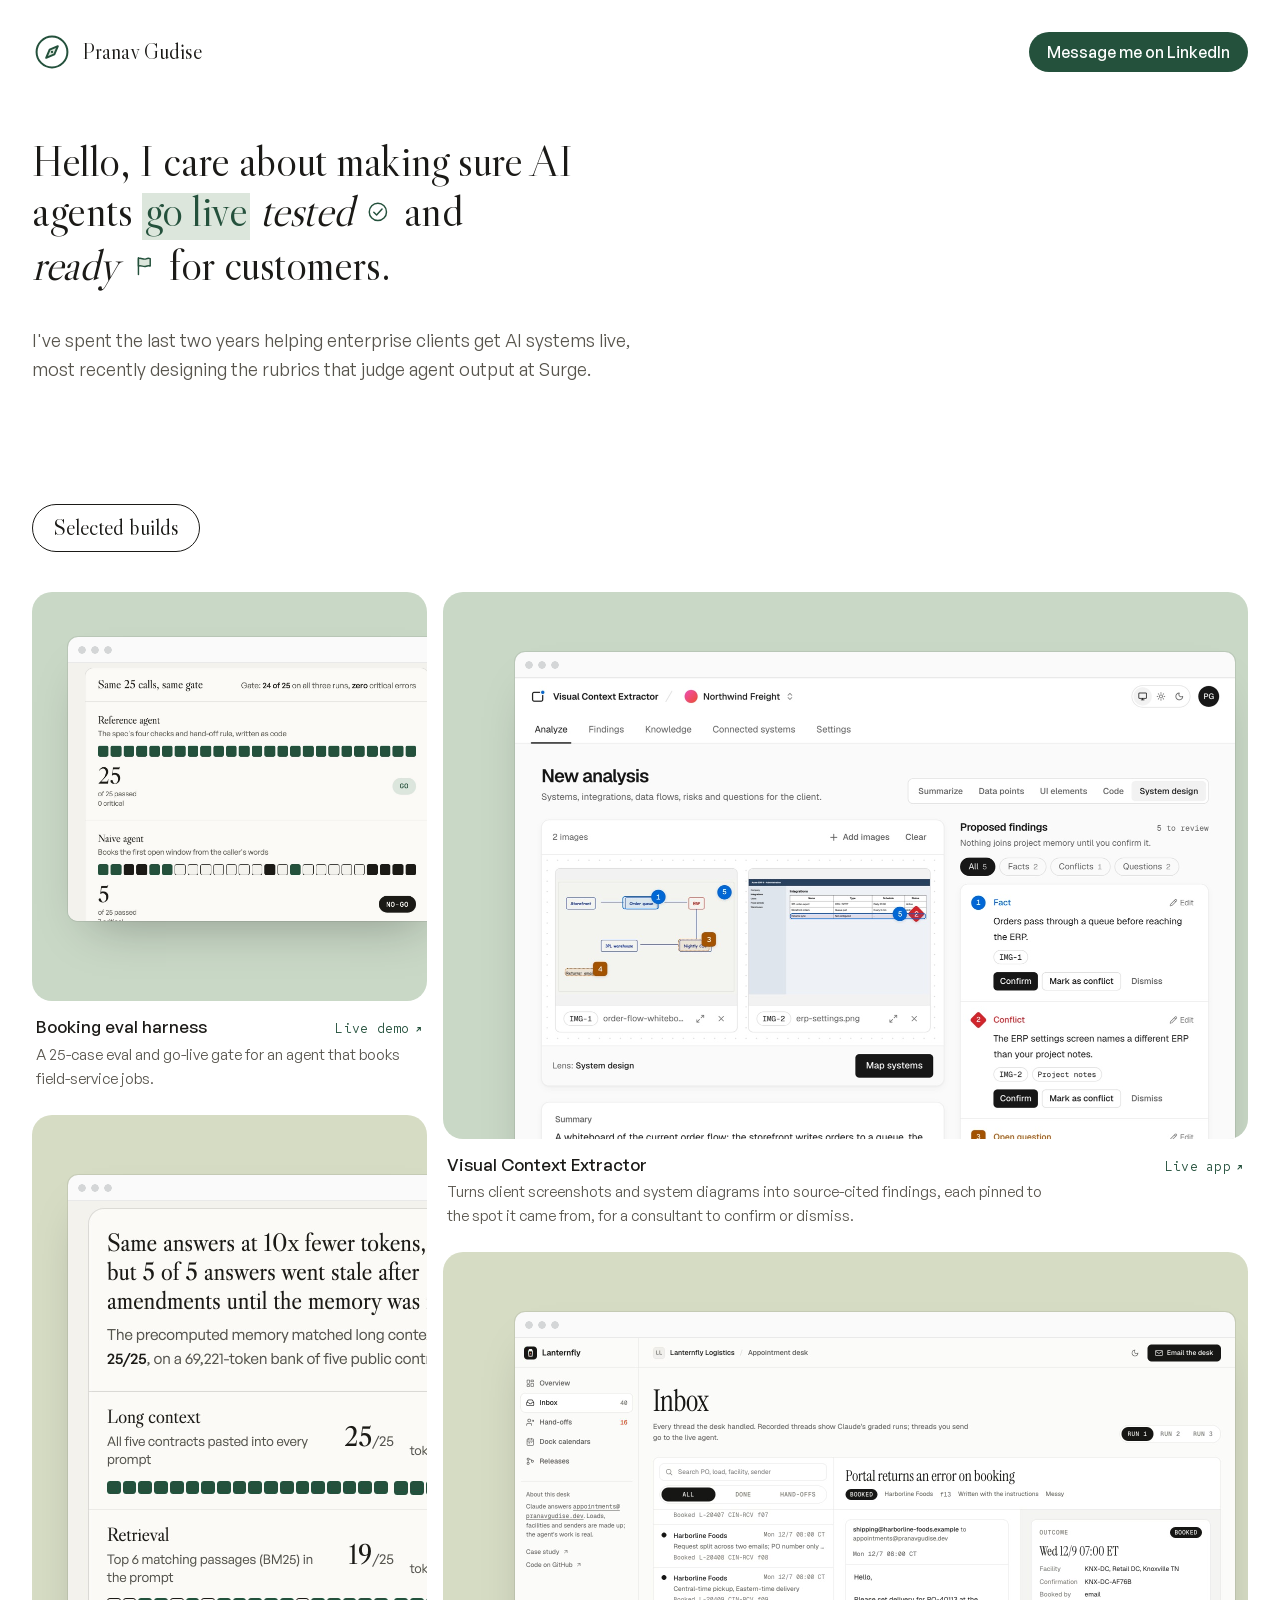
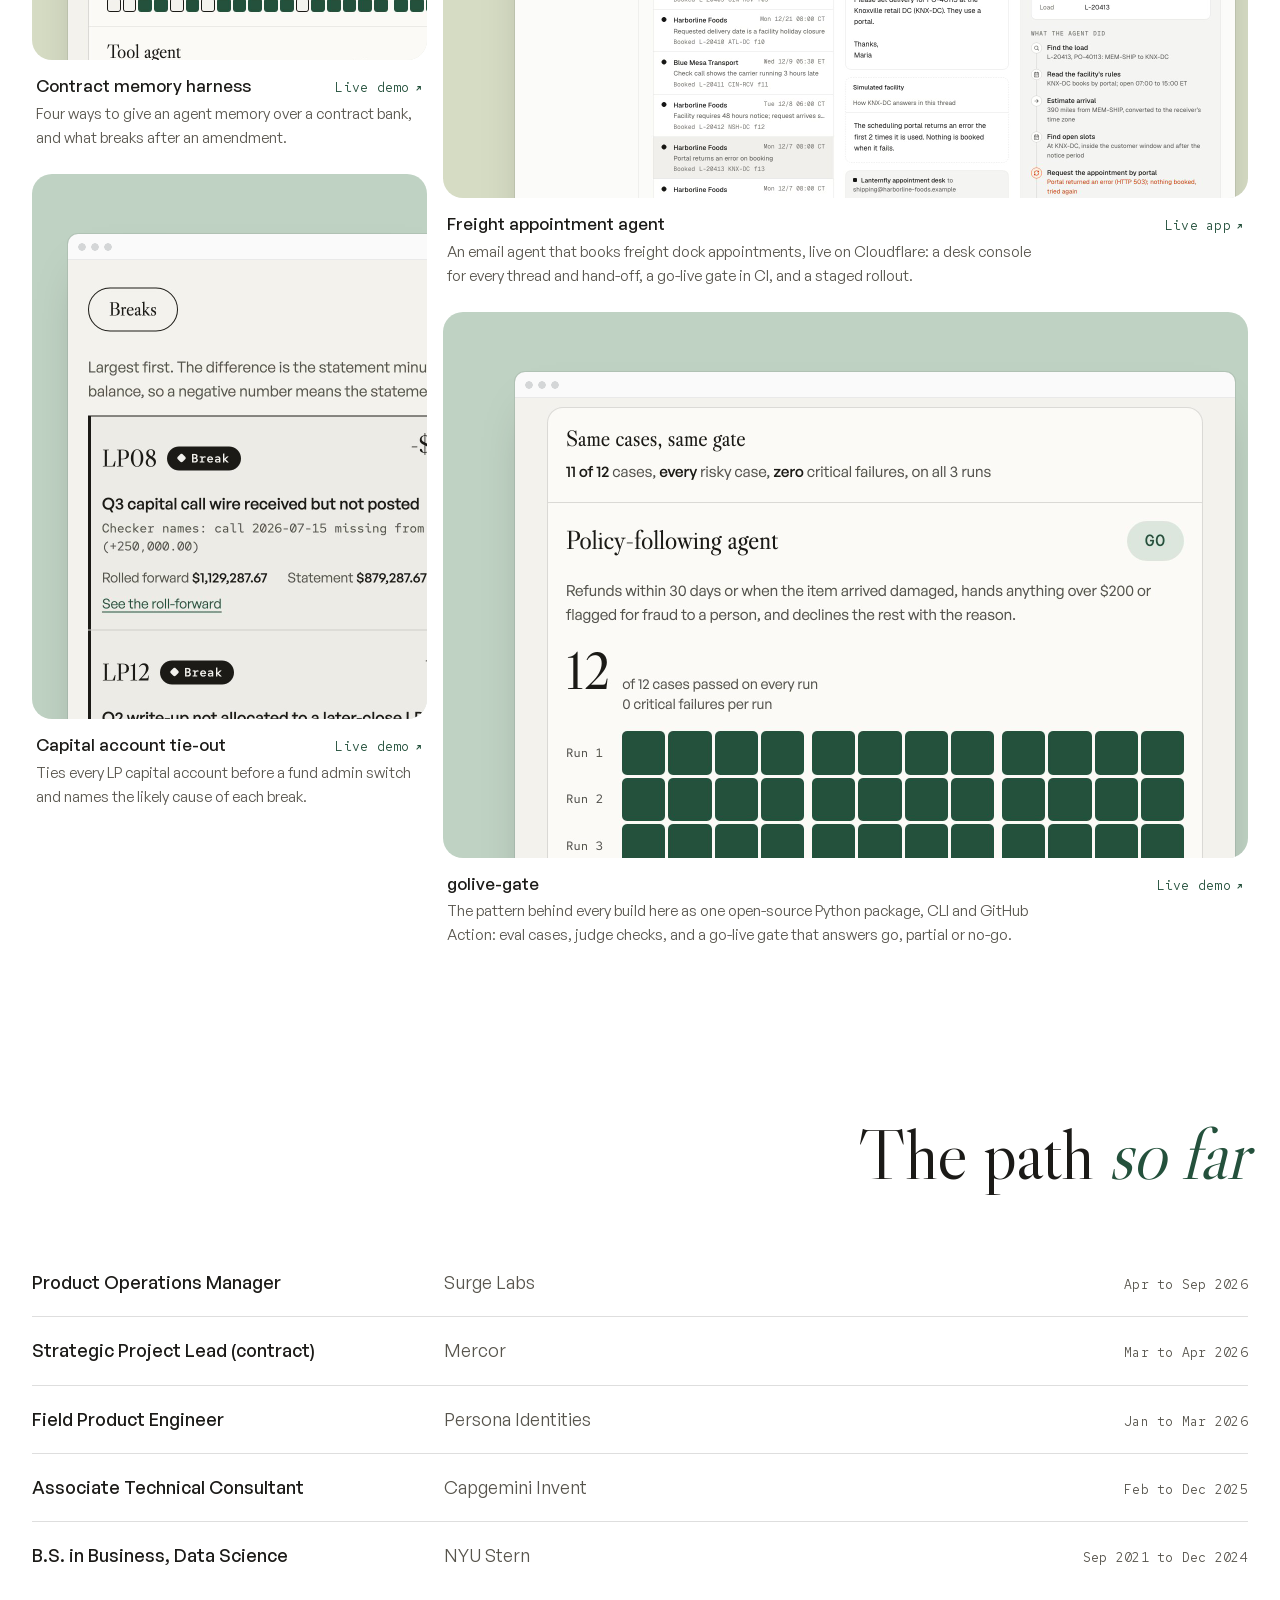
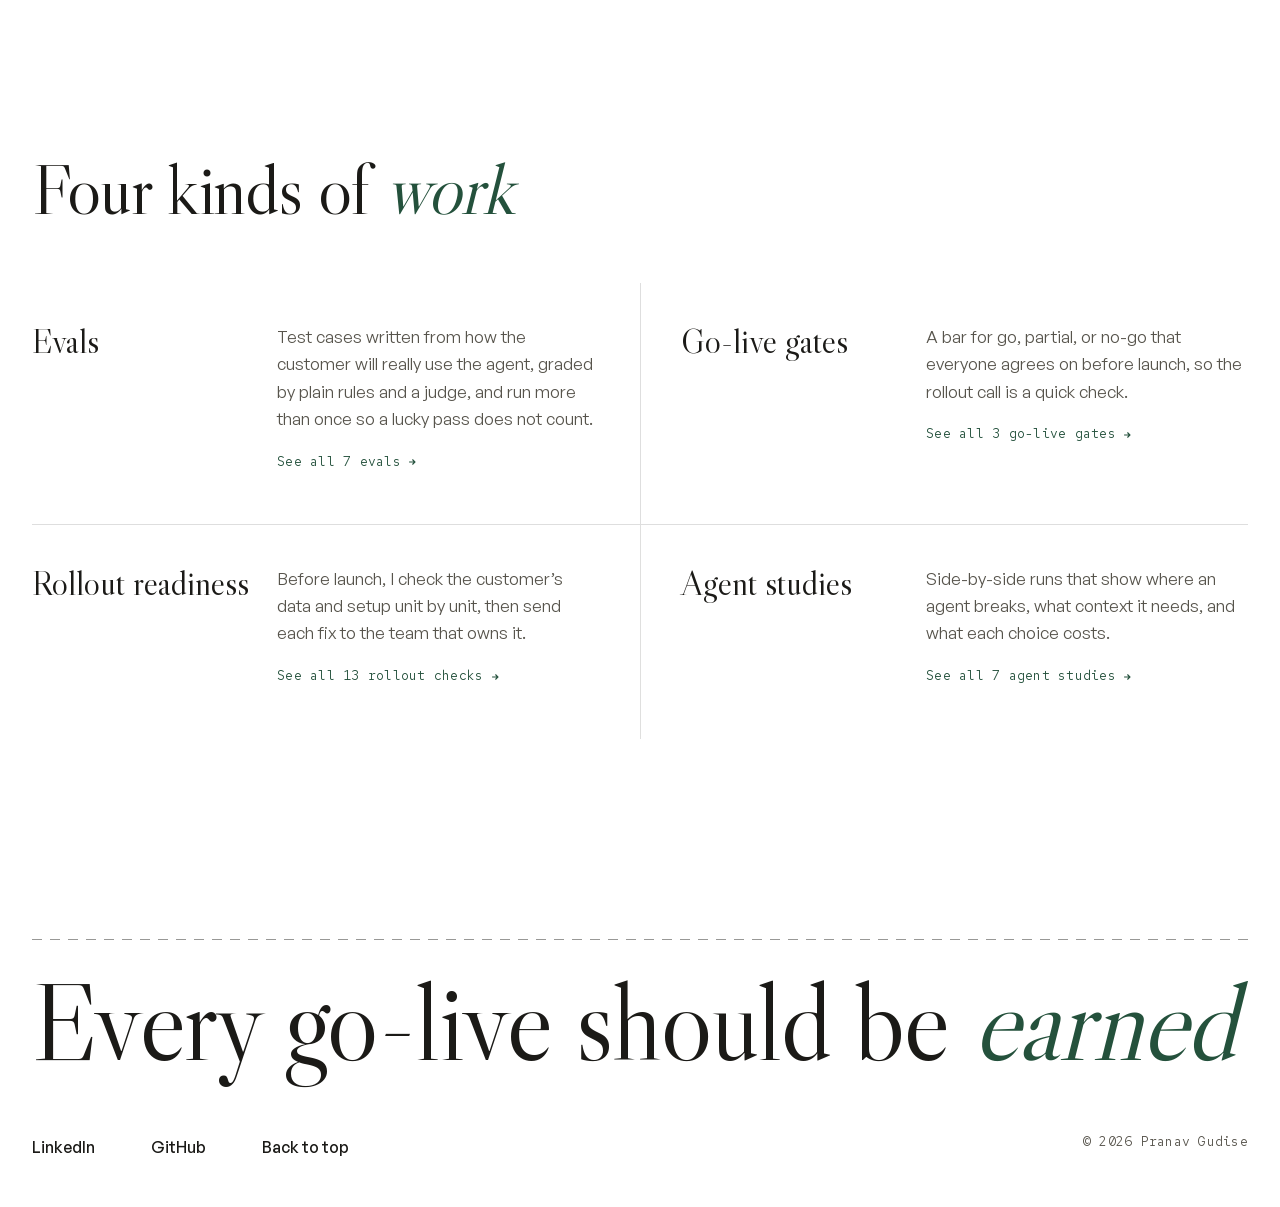
==== index.html @ fa3f965b "Make the freight appointment agent a large tile with a console thumbnail; Capital account tie-out re" ====
<!doctype html>
<html lang="en">
<head>
<meta charset="utf-8">
<meta name="viewport" content="width=device-width, initial-scale=1, viewport-fit=cover">
<title>Pranav Gudise: evals and go-live checks for AI agents</title>
<meta name="description" content="Small working builds for taking AI agents live with customers, most with a demo page that needs no install.">
<meta property="og:type" content="website">
<meta property="og:title" content="Pranav Gudise: evals and go-live checks for AI agents">
<meta property="og:description" content="Small working builds for taking AI agents live with customers.">
<meta property="og:image" content="https://pranavgudise.dev/share.jpg">
<meta property="og:url" content="https://pranavgudise.dev/">
<link rel="canonical" href="https://pranavgudise.dev/">
<meta name="twitter:card" content="summary_large_image">
<link rel="icon" href="favicon.svg" type="image/svg+xml">
<meta name="theme-color" content="#ffffff">
<!-- fonts -->
<link rel="preload" href="fonts/libre-caslon-display-400-latin.woff2" as="font" type="font/woff2" crossorigin>
<link rel="stylesheet" href="fonts/fonts.css">
<style>
/* General Sans, ITF Free Font License (fontshare.com): official files, unmodified, self-hosted */
@font-face { font-family: "General Sans"; src: url("fonts/general-sans-400.woff2") format("woff2"); font-weight: 400; font-style: normal; font-display: swap; }
@font-face { font-family: "General Sans"; src: url("fonts/general-sans-500.woff2") format("woff2"); font-weight: 500; font-style: normal; font-display: swap; }
@font-face { font-family: "General Sans"; src: url("fonts/general-sans-600.woff2") format("woff2"); font-weight: 600; font-style: normal; font-display: swap; }
</style>
<style id="site">
/* Layout borrows bradleyziffer.com (2026-11-23); colours and type are Pranav's own: white page, evergreen accent, Libre Caslon Display, General Sans, Red Hat Mono. */
:root {
  --paper: #ffffff;
  --ink: #1b1a17;
  --ink-2: #57544c;
  --rule: rgb(27 26 23 / .14);
  --accent: #24513c;
  --accent-deep: #1b3f2e;
  --accent-wash: #dce6dc;
  --tint-1: #c9d8c6;
  --tint-2: #d6dcc4;
  --tint-3: #bfd2c3;
  --serif: "Libre Caslon Display", Georgia, serif;
  --sans: "General Sans", "Helvetica Neue", Arial, sans-serif;
  --mono: "Red Hat Mono", ui-monospace, Menlo, monospace;
  --wrap: min(1248px, calc(100% - 64px));
  --ease: cubic-bezier(.16, 1, .3, 1);
}
*, *::before, *::after { box-sizing: border-box; }
html { -webkit-text-size-adjust: 100%; scroll-behavior: smooth; }
@media (prefers-reduced-motion: reduce) { html { scroll-behavior: auto; } }
body { margin: 0; background: var(--paper); color: var(--ink); font: 400 17px/1.6 var(--sans); text-rendering: optimizeLegibility; }
::selection { background: var(--accent-wash); color: var(--ink); }
a { color: inherit; }
:focus-visible { outline: 2px solid var(--accent); outline-offset: 3px; border-radius: 6px; }
img { display: block; max-width: 100%; height: auto; }
h1, h2, h3 { font-family: var(--serif); font-weight: 400; margin: 0; }
p { margin: 0; }
.wrap { width: var(--wrap); margin-inline: auto; }
.mono { font-family: var(--mono); font-size: 13px; letter-spacing: .02em; }
.nb { white-space: nowrap; }
.skip { position: absolute; left: 12px; top: -64px; z-index: 30; background: var(--ink); color: #fff; padding: 10px 14px; border-radius: 8px; text-decoration: none; }
.skip:focus { top: 12px; }

/* header: a mark and one black pill */
.top .wrap { display: flex; align-items: center; justify-content: space-between; padding: 32px 0 0; }
.brand { display: inline-flex; align-items: center; gap: 10px; text-decoration: none; }
.brand__name { font: 400 22px/1 var(--serif); }
.mark { width: 40px; height: 40px; overflow: visible; }
.mark circle, .mark path { fill: none; stroke: var(--accent); stroke-width: 1.2; stroke-linecap: round; stroke-linejoin: round; }
.mark .mark__fill { fill: var(--accent-wash); }
.mark .mark__pin { fill: var(--accent); stroke-width: 0; }
.mark__needle { transform-origin: 12px 12px; transition: transform .9s cubic-bezier(.34, 1.56, .64, 1); }
.brand:hover .mark__needle, .brand:focus-visible .mark__needle { transform: rotate(-45deg); }
@media (prefers-reduced-motion: reduce) { .mark__needle { transition: none; } }
.pill { display: inline-flex; align-items: center; gap: 8px; min-height: 40px; padding: 0 18px; border-radius: 999px; background: var(--accent); color: #fff; font: 500 16px/1 var(--sans); text-decoration: none; transition: background-color .2s; }
.pill:hover { background: var(--accent-deep); }
.pill__short { display: none; }

/* hero */
.hero { padding: 64px 0 120px; }
.hero h1 { font-size: clamp(36px, 3.4vw, 48px); line-height: 1.16; letter-spacing: -.01em; max-width: 13em; }
.hero h1 em { font-style: italic; }
.hl { color: var(--accent); background: var(--accent-wash); display: inline-block; line-height: .85; padding: 0 .06em .22em; }
.ico { display: inline-block; width: .5em; height: .5em; margin: 0 .12em 0 .32em; vertical-align: .08em; overflow: visible; }
.ico circle, .ico path { fill: none; stroke: var(--accent); stroke-width: 1.6; stroke-linecap: round; stroke-linejoin: round; }
.ico .ico__fill { fill: var(--accent-wash); }
.hero__lead { margin-top: 36px; max-width: 34em; font-size: 18px; line-height: 1.6; color: var(--ink-2); }

/* section label: an outlined serif pill */
.label { display: inline-flex; align-items: center; min-height: 48px; padding: 0 20px; border: 1px solid var(--ink); border-radius: 999px; font: 400 22px/1 var(--serif); }
.section { padding: 0 0 160px; }
.section__top { margin-bottom: 40px; }

/* selected builds: a narrow and a wide column of tiles */
.tiles { display: grid; grid-template-columns: minmax(0, 1fr) minmax(0, 2.04fr); gap: 16px; align-items: start; }
.tiles__col { display: grid; gap: 16px; }
.tile { display: block; text-decoration: none; }
.tile__frame { position: relative; display: block; border-radius: 20px; overflow: hidden; background: var(--tint-1); }
.tile--n .tile__frame { aspect-ratio: 405 / 420; }
.tile--t .tile__frame { aspect-ratio: 405 / 560; }
.tile--w .tile__frame { aspect-ratio: 825 / 560; }
.tile:nth-child(2) .tile__frame { background: var(--tint-2); }
.tile:nth-child(3) .tile__frame { background: var(--tint-3); }
.tile__shot { position: absolute; left: 9%; width: min(96%, 720px); top: 11%; display: block; padding-top: 26px; border-radius: 10px; overflow: hidden; background: #fafafa; box-shadow: 0 0 0 1px rgb(15 17 17 / .08), 0 24px 48px -24px rgb(15 17 17 / .35); transition: transform .7s var(--ease); }
.tile__shot::before { content: ""; position: absolute; inset: 0 0 auto; height: 26px; border-bottom: 1px solid rgb(15 17 17 / .07); background: radial-gradient(circle at 14px 13px, #d4d6d7 3.5px, transparent 4px), radial-gradient(circle at 27px 13px, #d4d6d7 3.5px, transparent 4px), radial-gradient(circle at 40px 13px, #d4d6d7 3.5px, transparent 4px); }
.tile__shot img { display: block; }
@media (hover: hover) { .tile:hover .tile__shot { transform: translateY(-6px); } }
@media (prefers-reduced-motion: reduce) { .tile__shot { transition: none; } .tile:hover .tile__shot { transform: none; } }
.tile__cap { display: flex; flex-direction: column; gap: 2px; padding: 12px 4px 8px; }
.tile__row { display: flex; align-items: baseline; justify-content: space-between; gap: 12px; }
.tile__row b { font-weight: 500; font-size: 17px; }
.tile__cap > span:last-child { color: var(--ink-2); font-size: 15px; max-width: 40em; }
.tag { display: inline-flex; align-items: center; gap: 4px; color: var(--accent); white-space: nowrap; }
.tag svg { width: 9px; height: 9px; fill: none; stroke: currentColor; stroke-width: 1.4; }
.tile:hover .tile__row b { text-decoration: underline; text-underline-offset: 4px; }

/* section headings: large centered serif with one evergreen italic phrase */
.sec__head { margin-bottom: 56px; }
.sec__head--right { text-align: right; }
.sec__head h2 { font-size: clamp(40px, 5.6vw, 80px); line-height: 1.08; letter-spacing: -.015em; text-wrap: balance; }
.sec__head h2 em { font-style: italic; color: var(--accent); }
.roles { list-style: none; margin: 0; padding: 0; }
.roles li { display: grid; grid-template-columns: minmax(0, 1fr) minmax(0, 1.5fr) 11em; gap: 24px; align-items: baseline; padding: 22px 0; font-size: 18px; line-height: 1.3; }
.roles li + li { border-top: 1px solid var(--rule); }
.roles li span:first-child { font-weight: 500; }
.roles li span:nth-child(2) { color: var(--ink-2); }
.roles li span:last-child { text-align: right; font: 400 13px/1.3 var(--mono); letter-spacing: .02em; color: var(--ink-2); font-variant-numeric: tabular-nums; }

/* four kinds of work: serif titles beside short descriptions */
.craft__grid { list-style: none; margin: 0; padding: 0; display: grid; grid-template-columns: repeat(2, minmax(0, 1fr)); }
.craft__grid li { display: grid; grid-template-columns: minmax(0, 13em) minmax(0, 1fr); gap: 24px; align-items: start; min-width: 0; padding: 40px 40px 40px 0; }
.craft__grid li:nth-child(even) { padding: 40px 0 40px 40px; border-left: 1px solid var(--rule); }
.craft__grid li:nth-child(-n+2) { border-bottom: 1px solid var(--rule); }
.craft__grid h3 { font-size: 34px; line-height: 1.1; }
.craft__grid p { color: var(--ink-2); }
.craft__grid a { display: inline-flex; align-items: center; gap: 6px; min-height: 44px; margin-top: 8px; color: var(--accent); text-decoration: none; }
.craft__grid a svg { width: 10px; height: 10px; fill: none; stroke: currentColor; stroke-width: 1.4; }
.craft__grid a:hover span { text-decoration: underline; text-underline-offset: 4px; }

/* closing statement and footer */
.close { padding: 40px 0 48px; }
.close__rule { border: 0; height: 1px; margin: 0 0 24px; background: repeating-linear-gradient(90deg, rgb(27 26 23 / .45) 0 10px, transparent 10px 18px); }
.close h2 { font-size: max(40px, calc(min(1248px, 100vw - 64px) / 11.1)); line-height: 1.05; letter-spacing: -.015em; white-space: nowrap; }
.close h2 em { font-style: italic; color: var(--accent); }
.foot { display: flex; flex-wrap: wrap; gap: 12px 56px; margin-top: 56px; font: 500 16px/1 var(--sans); }
.foot a { text-decoration: none; min-height: 24px; display: inline-flex; align-items: center; }
.foot a:hover { text-decoration: underline; text-underline-offset: 4px; }
.foot span { color: var(--ink-2); margin-left: auto; font: 400 13px/1 var(--mono); letter-spacing: .02em; }

@media (max-width: 1000px) {
  .tiles { grid-template-columns: minmax(0, 1fr); }
  .tile--n .tile__frame, .tile--t .tile__frame, .tile--w .tile__frame { aspect-ratio: 16 / 11; }
  .craft__grid { grid-template-columns: minmax(0, 1fr); }
  .craft__grid li, .craft__grid li:nth-child(even) { padding: 32px 0; border-left: 0; }
  .craft__grid li:nth-child(-n+3) { border-bottom: 1px solid var(--rule); }
}
@media (max-width: 700px) {
  :root { --wrap: calc(100% - 40px); }
  .hero { padding: 48px 0 88px; }
  .section { padding-bottom: 112px; }
  .tile--n .tile__frame, .tile--t .tile__frame, .tile--w .tile__frame { aspect-ratio: 4 / 3; border-radius: 16px; }
  .tile__shot { left: 6%; width: 120%; top: 10%; }
  .sec__head--right { text-align: left; }
  .roles li { grid-template-columns: minmax(0, 1fr) auto; row-gap: 4px; font-size: 16px; }
  .roles li span:nth-child(2) { grid-column: 1 / -1; grid-row: 2; color: var(--ink-2); }
  .roles li span:last-child { grid-column: 2; grid-row: 1; }
  .craft__grid li { grid-template-columns: minmax(0, 1fr); gap: 12px; }
  .close h2 { white-space: normal; }
  .foot span { margin-left: 0; width: 100%; }
}
@media (max-width: 420px) { .pill__long { display: none; } .pill__short { display: inline; } }
</style>
</head>
<body>
<a class="skip" href="#main">Skip to content</a>
<header class="top">
  <div class="wrap">
    <a class="brand" href="#top"><svg class="mark" viewBox="0 0 24 24" aria-hidden="true"><circle cx="12" cy="12" r="9.25"/><g class="mark__needle"><path class="mark__fill" d="M15.5 8.5 L 13.4 13.4 L 8.5 15.5 L 10.6 10.6 Z"/></g><circle class="mark__pin" cx="12" cy="12" r=".7"/></svg><span class="brand__name">Pranav Gudise</span></a>
    <a class="pill" href="https://www.linkedin.com/in/pranav-gudise/"><span class="pill__long">Message me on LinkedIn</span><span class="pill__short">LinkedIn</span></a>
  </div>
</header>
<main id="main">
  <section class="hero" id="top" aria-labelledby="hero-h">
    <div class="wrap">
      <h1 id="hero-h">Hello, I care about making sure AI agents <span class="hl">go live</span> <span class="nb"><em>tested</em><svg class="ico" viewBox="0 0 24 24" aria-hidden="true"><circle cx="12" cy="12" r="9.5"/><path d="M7.5 12.4 10.6 15.4 16.6 8.8"/></svg></span> and <span class="nb"><em>ready</em><svg class="ico" viewBox="0 0 24 24" aria-hidden="true"><path d="M6 21.5 V 3"/><path class="ico__fill" d="M6 4 C 9 2.6, 11.5 5.6, 14.5 4.2 C 16.3 3.4, 17.6 3.5, 19 4 V 12.2 C 17.6 11.7, 16.3 11.6, 14.5 12.4 C 11.5 13.8, 9 10.8, 6 12.2 Z"/></svg></span> for customers.</h1>
      <p class="hero__lead">I've spent the last two years helping enterprise clients get AI systems live, most recently designing the rubrics that judge agent output at Surge.</p>
    </div>
  </section>

  <section class="section" id="work" aria-labelledby="work-h">
    <div class="wrap">
      <div class="section__top"><h2 class="label" id="work-h">Selected builds</h2></div>
      <div class="tiles">
        <div class="tiles__col">
        <a class="tile tile--n" href="https://pg2342-hub.github.io/booking-eval-harness/">
          <span class="tile__frame"><span class="tile__shot"><img src="work/booking-eval-harness.jpg?v=20261124" width="720" height="490" alt="Same 25 calls, same gate: the reference agent passes all 25, GO; the naive agent passes 5 of 25 with 7 critical errors, NO-GO." loading="lazy"></span></span>
          <span class="tile__cap"><span class="tile__row"><b>Booking eval harness</b><span class="tag mono">Live demo <svg viewBox="0 0 12 12" aria-hidden="true"><path d="M3.5 8.5 8.5 3.5M4.5 3.5h4v4"/></svg></span></span><span>A 25-case eval and go-live gate for an agent that books field-service jobs.</span></span>
        </a>
        <a class="tile tile--t" href="https://pg2342-hub.github.io/contract-memory-harness/">
          <span class="tile__frame"><span class="tile__shot"><img style="max-width:480px" src="work/contract-memory-harness.jpg?v=20261124" width="480" height="640" alt="Same answers at 10x fewer tokens: long context and the precomputed memory both get 25 of 25, while retrieval and the tool agent get 19 of 25; 5 of 5 answers went stale after amendments until the memory was rebuilt." loading="lazy"></span></span>
          <span class="tile__cap"><span class="tile__row"><b>Contract memory harness</b><span class="tag mono">Live demo <svg viewBox="0 0 12 12" aria-hidden="true"><path d="M3.5 8.5 8.5 3.5M4.5 3.5h4v4"/></svg></span></span><span>Four ways to give an agent memory over a contract bank, and what breaks after an amendment.</span></span>
        </a>
        <a class="tile tile--t" href="https://pg2342-hub.github.io/capital-account-tieout/">
          <span class="tile__frame"><span class="tile__shot"><img style="max-width:520px" src="work/capital-account-tieout.jpg?v=20261124" width="520" height="640" alt="Breaks ledger, largest first: LP08 is short $250,000 for a capital call wire not posted, and LP12 is short $96,000 for a write-up not allocated." loading="lazy"></span></span>
          <span class="tile__cap"><span class="tile__row"><b>Capital account tie-out</b><span class="tag mono">Live demo <svg viewBox="0 0 12 12" aria-hidden="true"><path d="M3.5 8.5 8.5 3.5M4.5 3.5h4v4"/></svg></span></span><span>Ties every LP capital account before a fund admin switch and names the likely cause of each break.</span></span>
        </a>
        </div>
        <div class="tiles__col">
        <a class="tile tile--w" href="https://context-extractor.replit.app/">
          <span class="tile__frame"><span class="tile__shot"><img data-thumb="manual" src="work/visual-context-extractor.jpg?v=20261124" width="720" height="498" alt="Visual Context Extractor analyzing two sample screenshots with the System design lens: numbered marks sit on the parts of each image that findings cite, and a column of proposed findings waits to be confirmed or dismissed." loading="lazy"></span></span>
          <span class="tile__cap"><span class="tile__row"><b>Visual Context Extractor</b><span class="tag mono">Live app <svg viewBox="0 0 12 12" aria-hidden="true"><path d="M3.5 8.5 8.5 3.5M4.5 3.5h4v4"/></svg></span></span><span>Turns client screenshots and system diagrams into source-cited findings, each pinned to the spot it came from, for a consultant to confirm or dismiss.</span></span>
        </a>
        <a class="tile tile--w" data-repo="freight-appointment-agent" href="https://freight-appointment-agent.pg2342.workers.dev/">
          <span class="tile__frame"><span class="tile__shot"><img data-thumb="manual" src="work/freight-appointment-agent.jpg?v=20261124b" width="720" height="640" alt="The desk console's inbox, open on a thread where the facility's portal fails twice and Claude books by email instead: the thread list, the email and Claude's reply, each step it took, and three graded runs that all pass." loading="lazy"></span></span>
          <span class="tile__cap"><span class="tile__row"><b>Freight appointment agent</b><span class="tag mono">Live app <svg viewBox="0 0 12 12" aria-hidden="true"><path d="M3.5 8.5 8.5 3.5M4.5 3.5h4v4"/></svg></span></span><span>An email agent that books freight dock appointments, live on Cloudflare: a desk console for every thread and hand-off, a go-live gate in CI, and a staged rollout.</span></span>
        </a>
        <a class="tile tile--w" href="https://pg2342-hub.github.io/golive-gate/">
          <span class="tile__frame"><span class="tile__shot"><img src="work/golive-gate.jpg?v=20261124" width="720" height="640" alt="Same cases, same gate: the policy-following refund agent passes 12 of 12 cases on every run, with every risky and edge case held, GO." loading="lazy"></span></span>
          <span class="tile__cap"><span class="tile__row"><b>golive-gate</b><span class="tag mono">Live demo <svg viewBox="0 0 12 12" aria-hidden="true"><path d="M3.5 8.5 8.5 3.5M4.5 3.5h4v4"/></svg></span></span><span>The pattern behind every build here as one open-source Python package, CLI and GitHub Action: eval cases, judge checks, and a go-live gate that answers go, partial or no-go.</span></span>
        </a>
        
        </div>
      </div>
    </div>
  </section>

  <section class="section" id="about" aria-labelledby="xp-h">
    <div class="wrap">
      <div class="sec__head sec__head--right"><h2 id="xp-h">The path <em>so far</em></h2></div>
      <ul class="roles">
        <li><span>Product Operations Manager</span><span>Surge Labs</span><span>Apr to Sep 2026</span></li>
        <li><span>Strategic Project Lead (contract)</span><span>Mercor</span><span>Mar to Apr 2026</span></li>
        <li><span>Field Product Engineer</span><span>Persona Identities</span><span>Jan to Mar 2026</span></li>
        <li><span>Associate Technical Consultant</span><span>Capgemini Invent</span><span>Feb to Dec 2025</span></li>
        <li><span>B.S. in Business, Data Science</span><span>NYU Stern</span><span>Sep 2021 to Dec 2024</span></li>
      </ul>
    </div>
  </section>

  <section class="section" id="approach" aria-labelledby="craft-h">
    <div class="wrap">
      <div class="sec__head"><h2 id="craft-h">Four kinds of <em>work</em></h2></div>
      <ul class="craft__grid">
        <li>
          <h3>Evals</h3>
          <div><p>Test cases written from how the customer will really use the agent, graded by plain rules and a judge, and run more than once so a lucky pass does not count.</p><a class="mono" href="builds/evals/"><span>See all 7 evals</span><svg viewBox="0 0 12 12" aria-hidden="true"><path d="M2.5 6h7M6.5 3l3 3-3 3"/></svg></a></div>
        </li>
        <li>
          <h3>Go-live gates</h3>
          <div><p>A bar for go, partial, or no-go that everyone agrees on before launch, so the rollout call is a quick check.</p><a class="mono" href="builds/go-live-gates/"><span>See all 3 go-live gates</span><svg viewBox="0 0 12 12" aria-hidden="true"><path d="M2.5 6h7M6.5 3l3 3-3 3"/></svg></a></div>
        </li>
        <li>
          <h3>Rollout readiness</h3>
          <div><p>Before launch, I check the customer&rsquo;s data and setup unit by unit, then send each fix to the team that owns it.</p><a class="mono" href="builds/rollout-readiness/"><span>See all 13 rollout checks</span><svg viewBox="0 0 12 12" aria-hidden="true"><path d="M2.5 6h7M6.5 3l3 3-3 3"/></svg></a></div>
        </li>
        <li>
          <h3>Agent studies</h3>
          <div><p>Side-by-side runs that show where an agent breaks, what context it needs, and what each choice costs.</p><a class="mono" href="builds/agent-studies/"><span>See all 7 agent studies</span><svg viewBox="0 0 12 12" aria-hidden="true"><path d="M2.5 6h7M6.5 3l3 3-3 3"/></svg></a></div>
        </li>
      </ul>
    </div>
  </section>

  <section class="close" id="contact" aria-labelledby="close-h">
    <div class="wrap">
      <hr class="close__rule">
      <h2 id="close-h">Every go-live should be <em>earned</em></h2>
      <div class="foot"><a href="https://www.linkedin.com/in/pranav-gudise/">LinkedIn</a><a href="https://github.com/pg2342-hub">GitHub</a><a href="#top">Back to top</a><span>&copy; 2026 Pranav Gudise</span></div>
    </div>
  </section>
</main>
</body>
</html>
---- fonts/fonts.css ----
/* Libre Caslon Display and Red Hat Mono: SIL Open Font License, from Google Fonts */
@font-face {
  font-family: "Red Hat Mono";
  font-style: normal;
  font-weight: 400;
  font-display: swap;
  src: url("red-hat-mono-latin-ext.woff2") format("woff2");
  unicode-range: U+0100-02BA, U+02BD-02C5, U+02C7-02CC, U+02CE-02D7, U+02DD-02FF, U+0304, U+0308, U+0329, U+1D00-1DBF, U+1E00-1E9F, U+1EF2-1EFF, U+2020, U+20A0-20AB, U+20AD-20C4, U+2113, U+2C60-2C7F, U+A720-A7FF;
}
@font-face {
  font-family: "Red Hat Mono";
  font-style: normal;
  font-weight: 400;
  font-display: swap;
  src: url("red-hat-mono-latin.woff2") format("woff2");
  unicode-range: U+0000-00FF, U+0131, U+0152-0153, U+02BB-02BC, U+02C6, U+02DA, U+02DC, U+0304, U+0308, U+0329, U+2000-206F, U+20AC, U+2122, U+2191, U+2193, U+2212, U+2215, U+FEFF, U+FFFD;
}
@font-face {
  font-family: "Red Hat Mono";
  font-style: normal;
  font-weight: 500;
  font-display: swap;
  src: url("red-hat-mono-latin-ext.woff2") format("woff2");
  unicode-range: U+0100-02BA, U+02BD-02C5, U+02C7-02CC, U+02CE-02D7, U+02DD-02FF, U+0304, U+0308, U+0329, U+1D00-1DBF, U+1E00-1E9F, U+1EF2-1EFF, U+2020, U+20A0-20AB, U+20AD-20C4, U+2113, U+2C60-2C7F, U+A720-A7FF;
}
@font-face {
  font-family: "Red Hat Mono";
  font-style: normal;
  font-weight: 500;
  font-display: swap;
  src: url("red-hat-mono-latin.woff2") format("woff2");
  unicode-range: U+0000-00FF, U+0131, U+0152-0153, U+02BB-02BC, U+02C6, U+02DA, U+02DC, U+0304, U+0308, U+0329, U+2000-206F, U+20AC, U+2122, U+2191, U+2193, U+2212, U+2215, U+FEFF, U+FFFD;
}
@font-face {
  font-family: "Libre Caslon Display";
  font-style: normal;
  font-weight: 400;
  font-display: swap;
  src: url("libre-caslon-display-400-latin-ext.woff2") format("woff2");
  unicode-range: U+0100-02BA, U+02BD-02C5, U+02C7-02CC, U+02CE-02D7, U+02DD-02FF, U+0304, U+0308, U+0329, U+1D00-1DBF, U+1E00-1E9F, U+1EF2-1EFF, U+2020, U+20A0-20AB, U+20AD-20C4, U+2113, U+2C60-2C7F, U+A720-A7FF;
}
@font-face {
  font-family: "Libre Caslon Display";
  font-style: normal;
  font-weight: 400;
  font-display: swap;
  src: url("libre-caslon-display-400-latin.woff2") format("woff2");
  unicode-range: U+0000-00FF, U+0131, U+0152-0153, U+02BB-02BC, U+02C6, U+02DA, U+02DC, U+0304, U+0308, U+0329, U+2000-206F, U+20AC, U+2122, U+2191, U+2193, U+2212, U+2215, U+FEFF, U+FFFD;
}
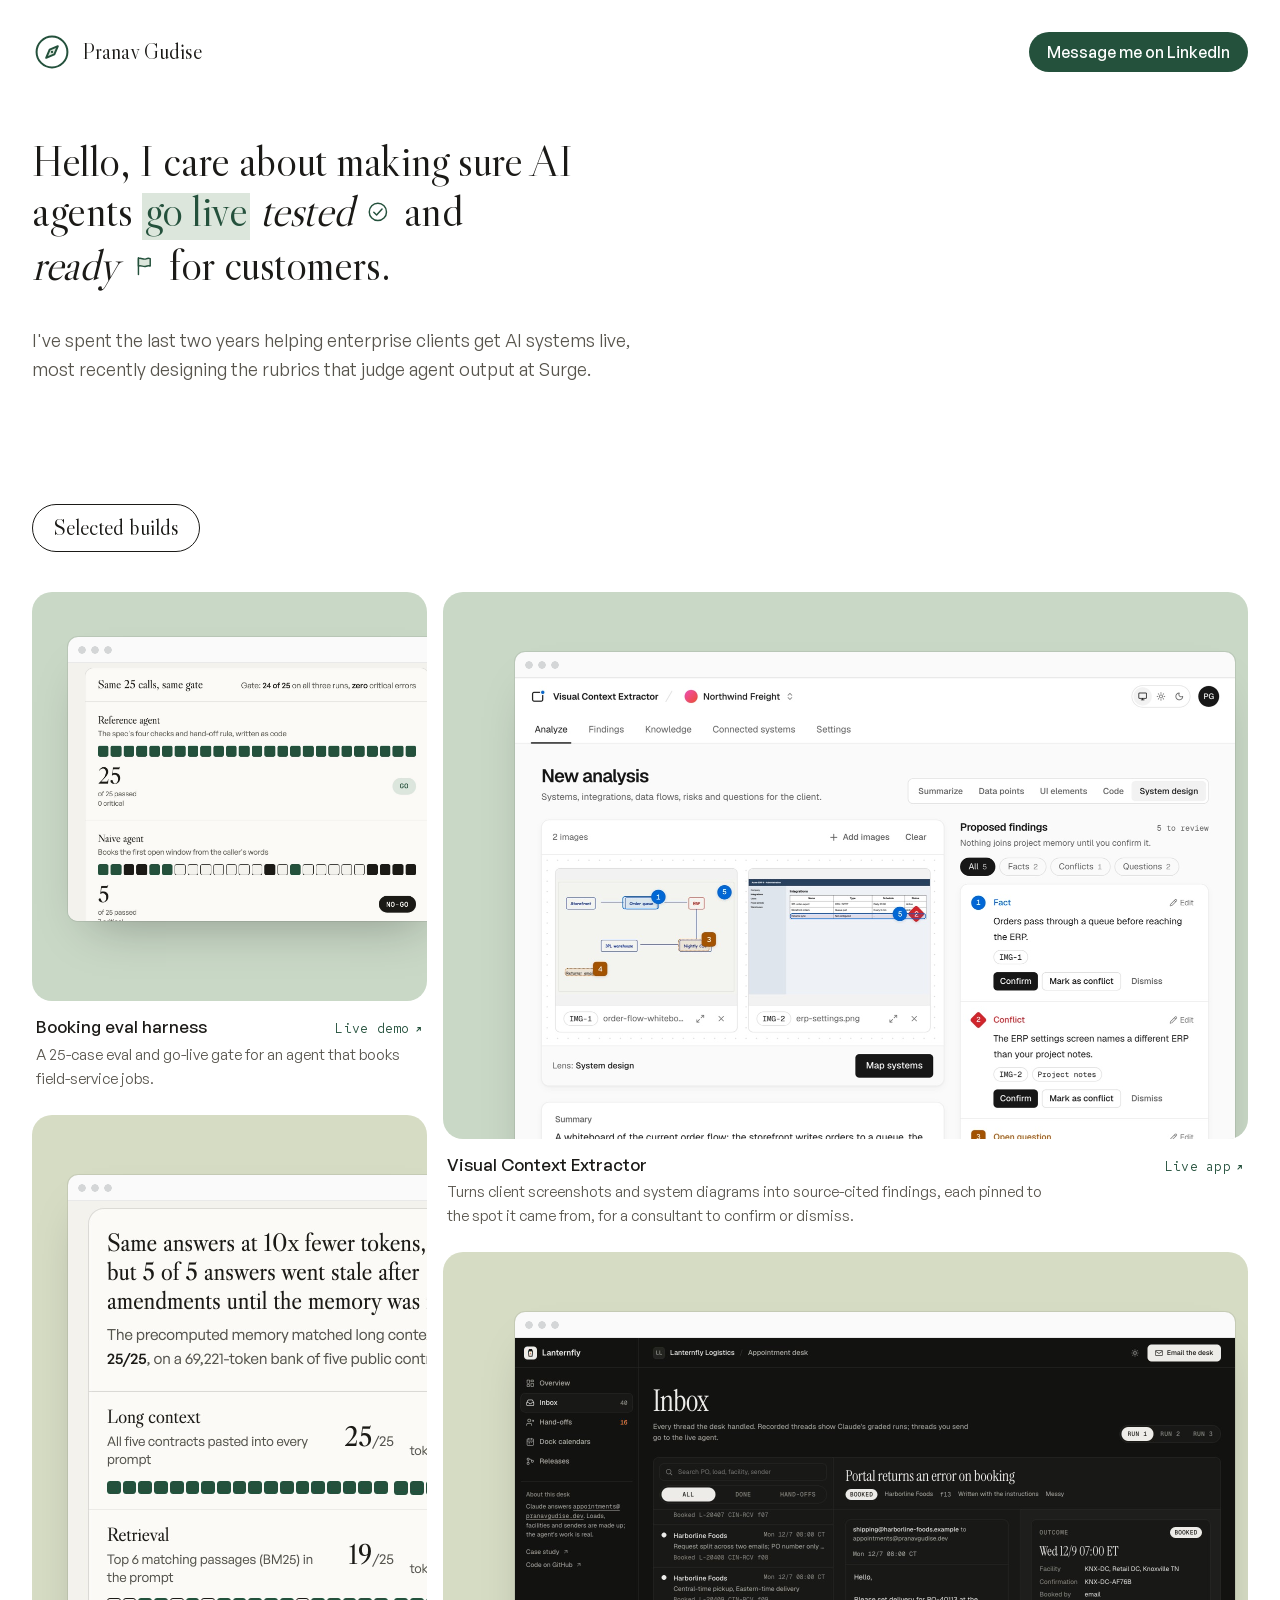
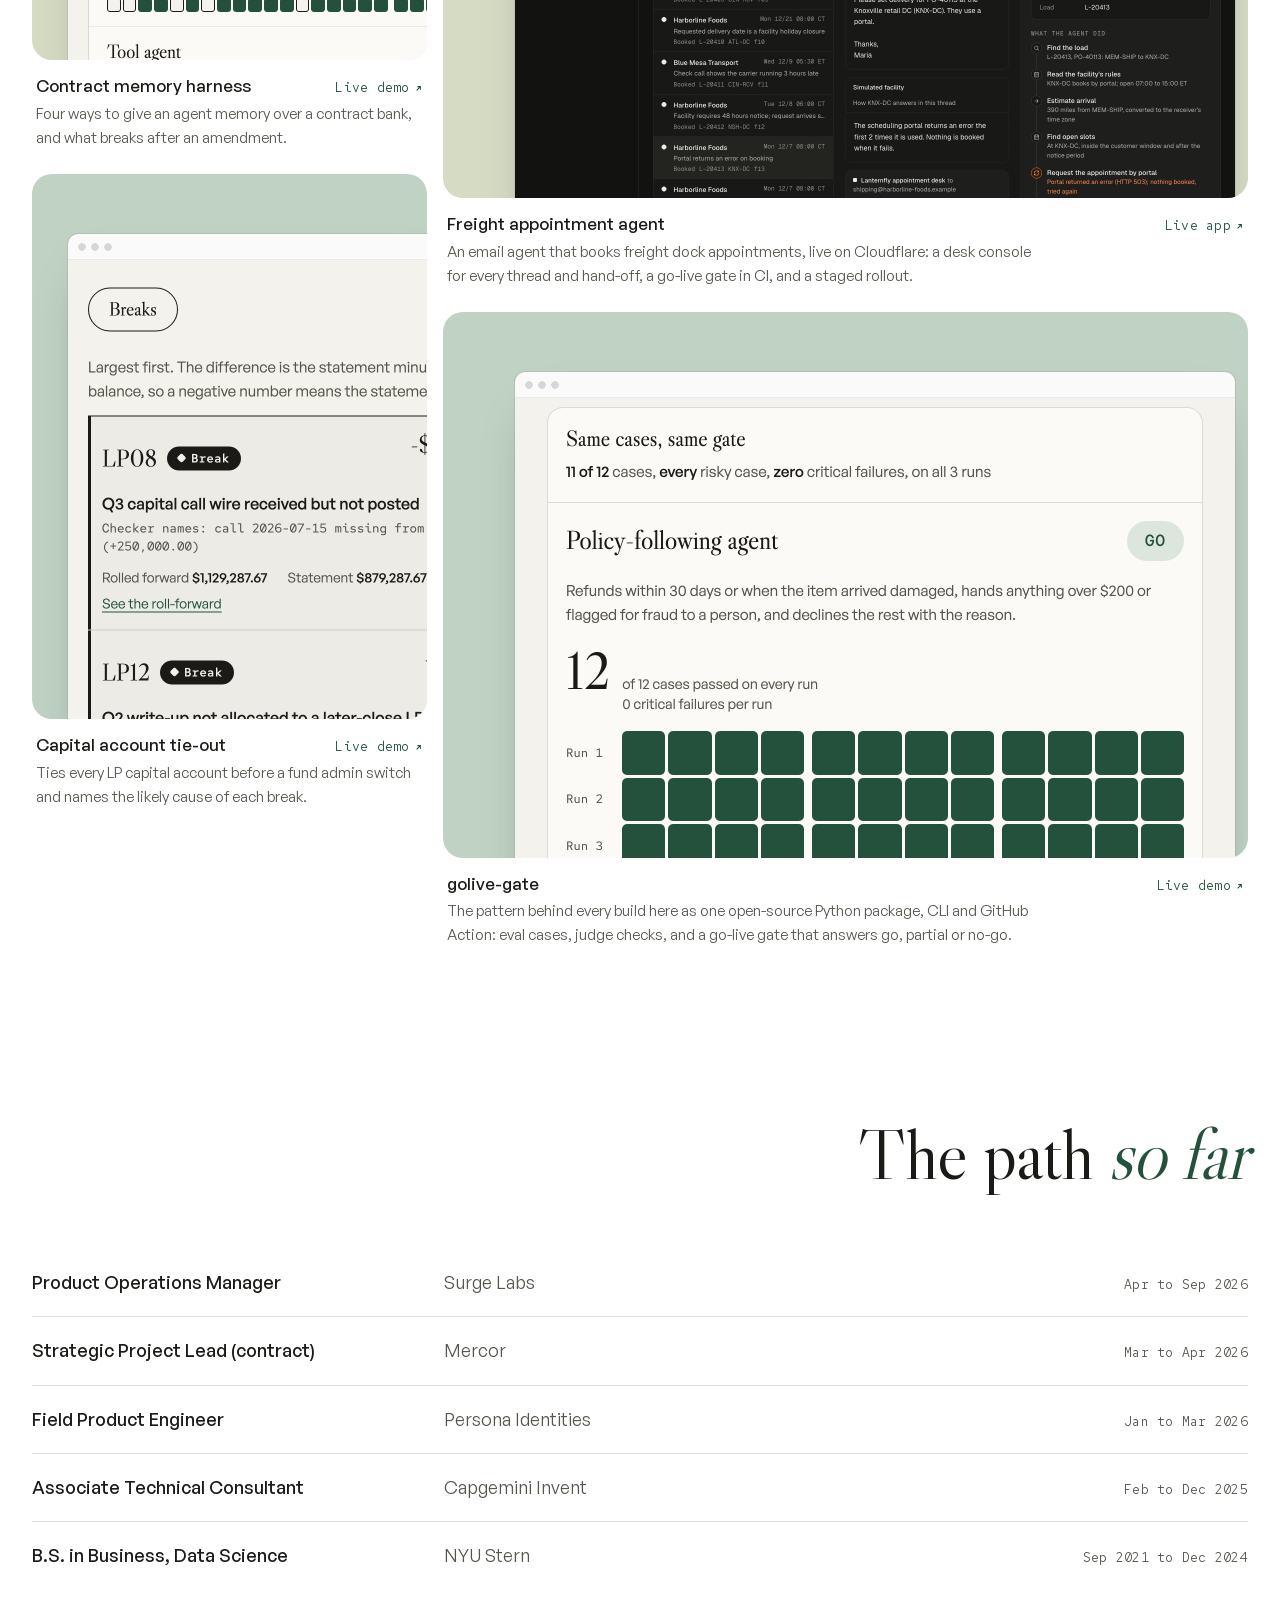
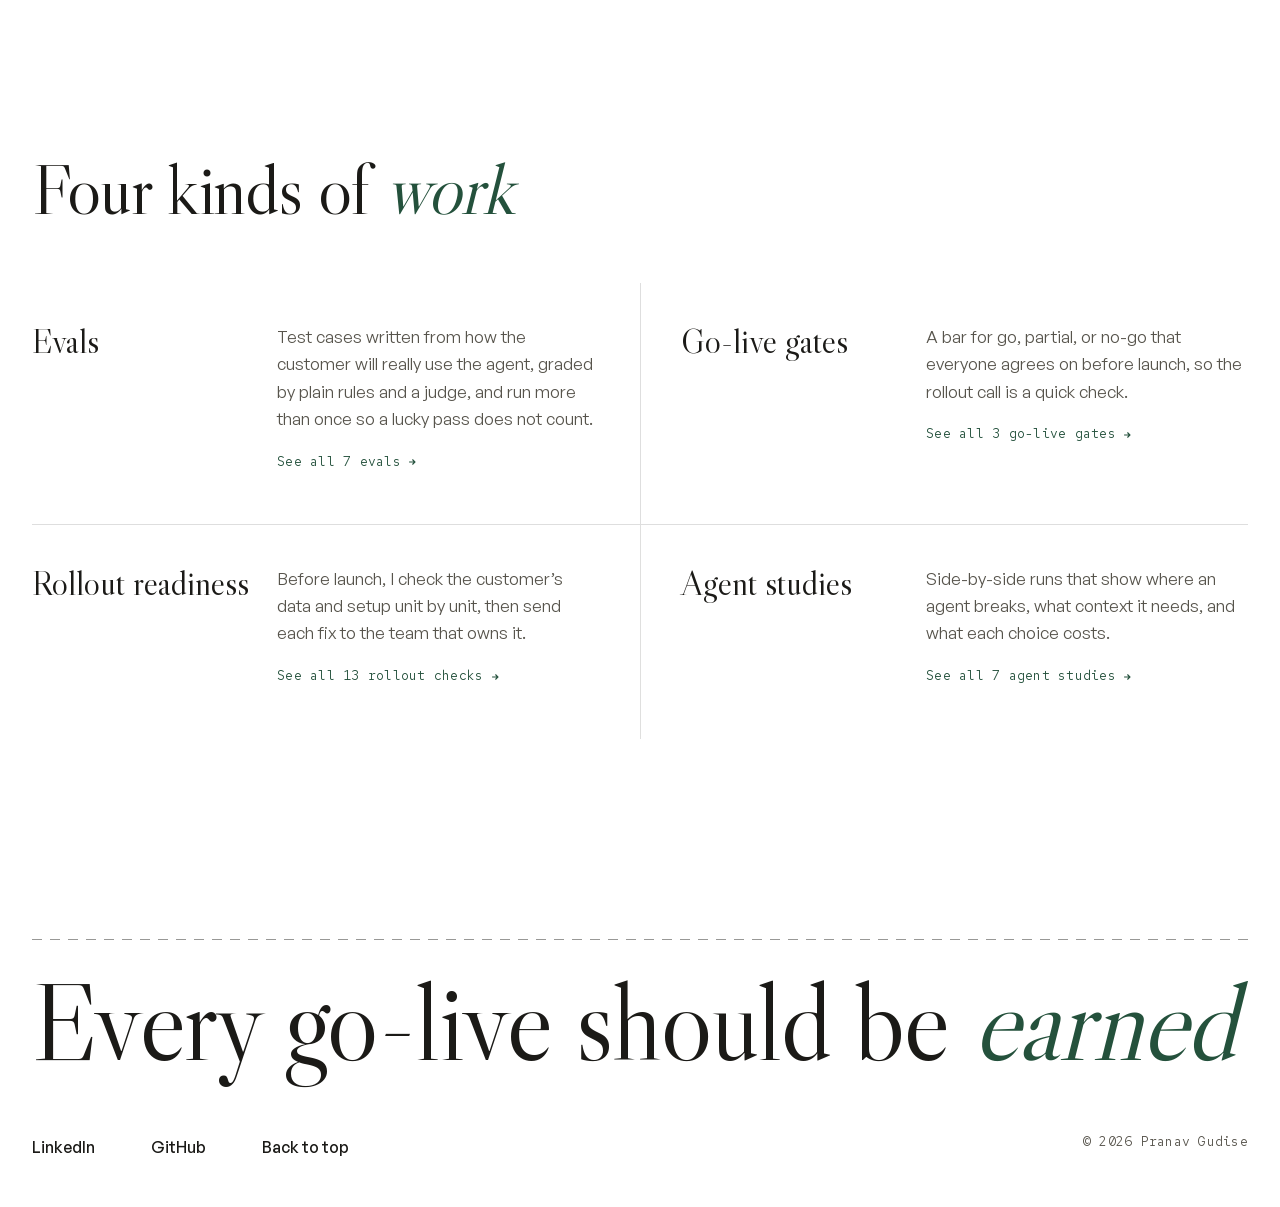
==== commit ba0285d8: "Freight appointment agent tile: dark-mode console thumbnail" ====
--- a/index.html
+++ b/index.html
@@ -208,7 +208,7 @@
           <span class="tile__cap"><span class="tile__row"><b>Visual Context Extractor</b><span class="tag mono">Live app <svg viewBox="0 0 12 12" aria-hidden="true"><path d="M3.5 8.5 8.5 3.5M4.5 3.5h4v4"/></svg></span></span><span>Turns client screenshots and system diagrams into source-cited findings, each pinned to the spot it came from, for a consultant to confirm or dismiss.</span></span>
         </a>
         <a class="tile tile--w" data-repo="freight-appointment-agent" href="https://freight-appointment-agent.pg2342.workers.dev/">
-          <span class="tile__frame"><span class="tile__shot"><img data-thumb="manual" src="work/freight-appointment-agent.jpg?v=20261124b" width="720" height="640" alt="The desk console's inbox, open on a thread where the facility's portal fails twice and Claude books by email instead: the thread list, the email and Claude's reply, each step it took, and three graded runs that all pass." loading="lazy"></span></span>
+          <span class="tile__frame"><span class="tile__shot"><img data-thumb="manual" src="work/freight-appointment-agent.jpg?v=20261124c" width="720" height="640" alt="The desk console's inbox in dark mode, open on a thread where the facility's portal fails twice and Claude books by email instead: the thread list, the email and Claude's reply, each step it took, and three graded runs that all pass." loading="lazy"></span></span>
           <span class="tile__cap"><span class="tile__row"><b>Freight appointment agent</b><span class="tag mono">Live app <svg viewBox="0 0 12 12" aria-hidden="true"><path d="M3.5 8.5 8.5 3.5M4.5 3.5h4v4"/></svg></span></span><span>An email agent that books freight dock appointments, live on Cloudflare: a desk console for every thread and hand-off, a go-live gate in CI, and a staged rollout.</span></span>
         </a>
         <a class="tile tile--w" href="https://pg2342-hub.github.io/golive-gate/">
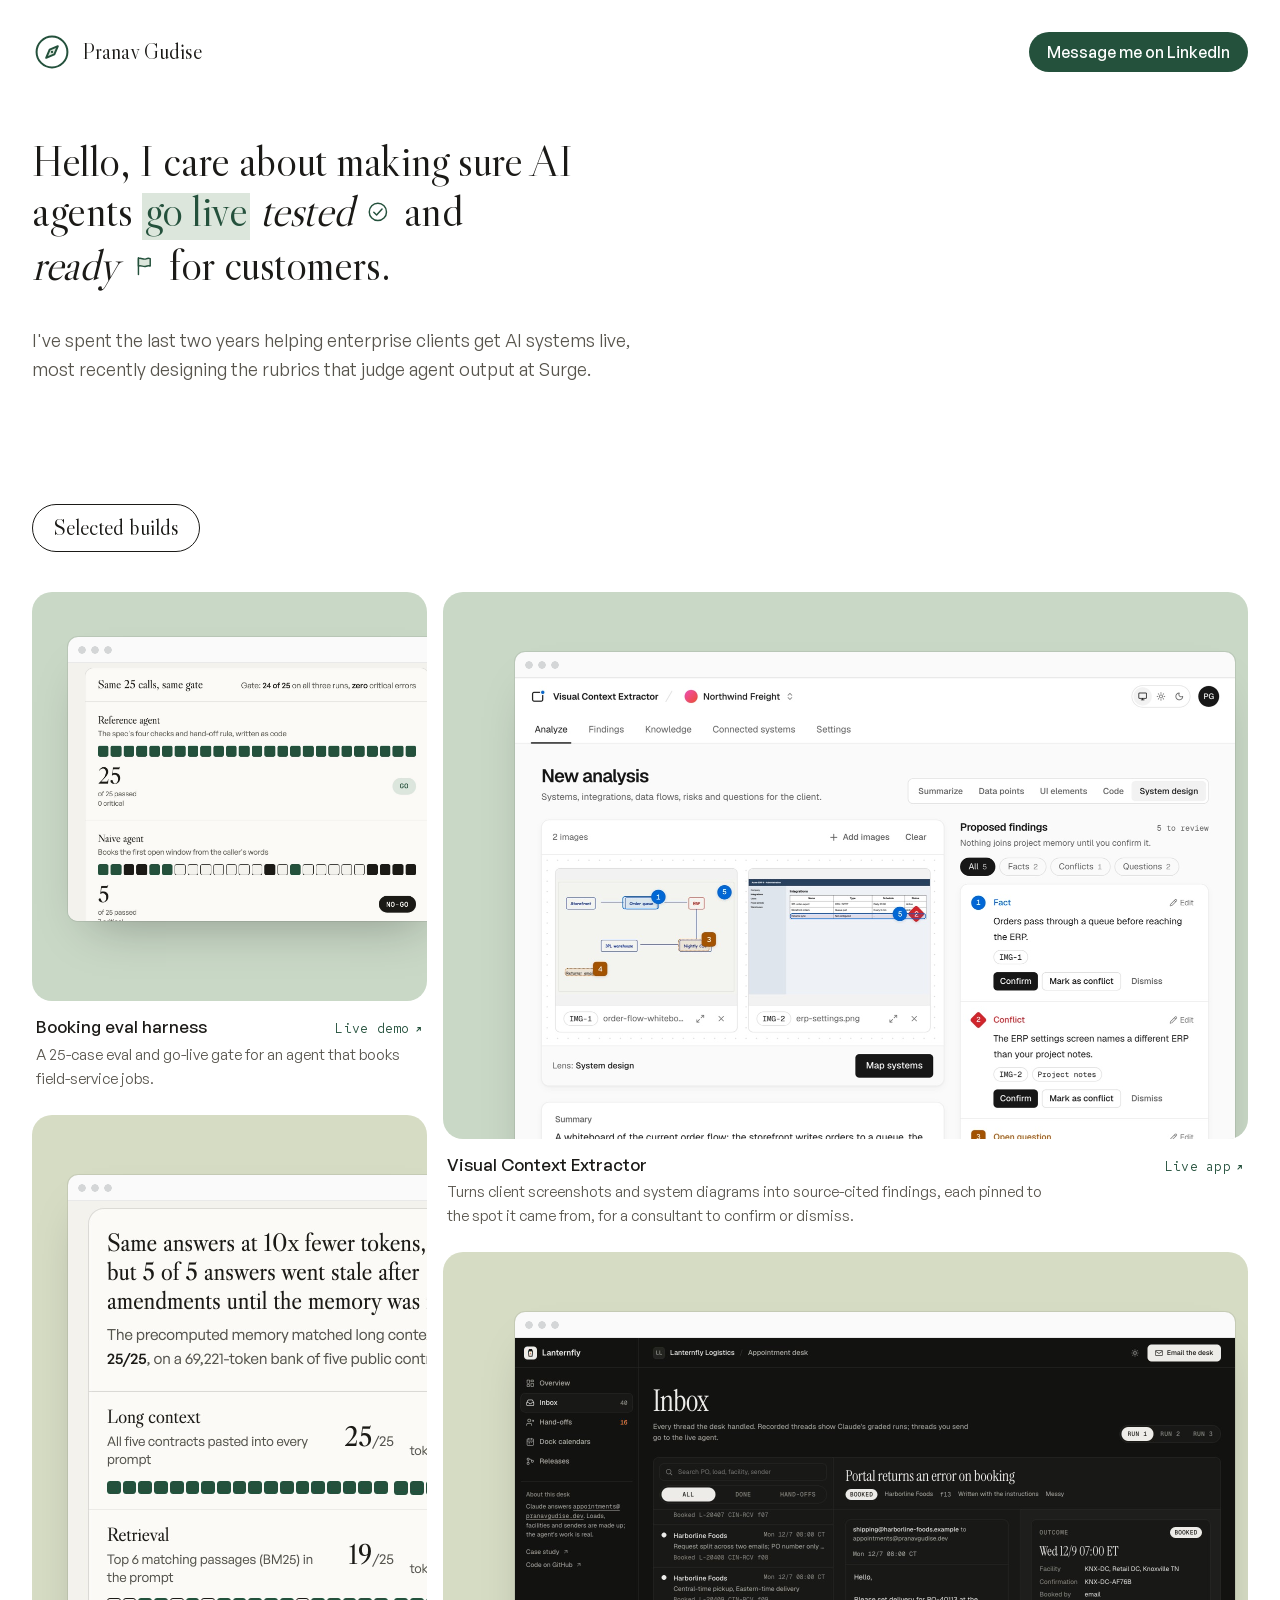
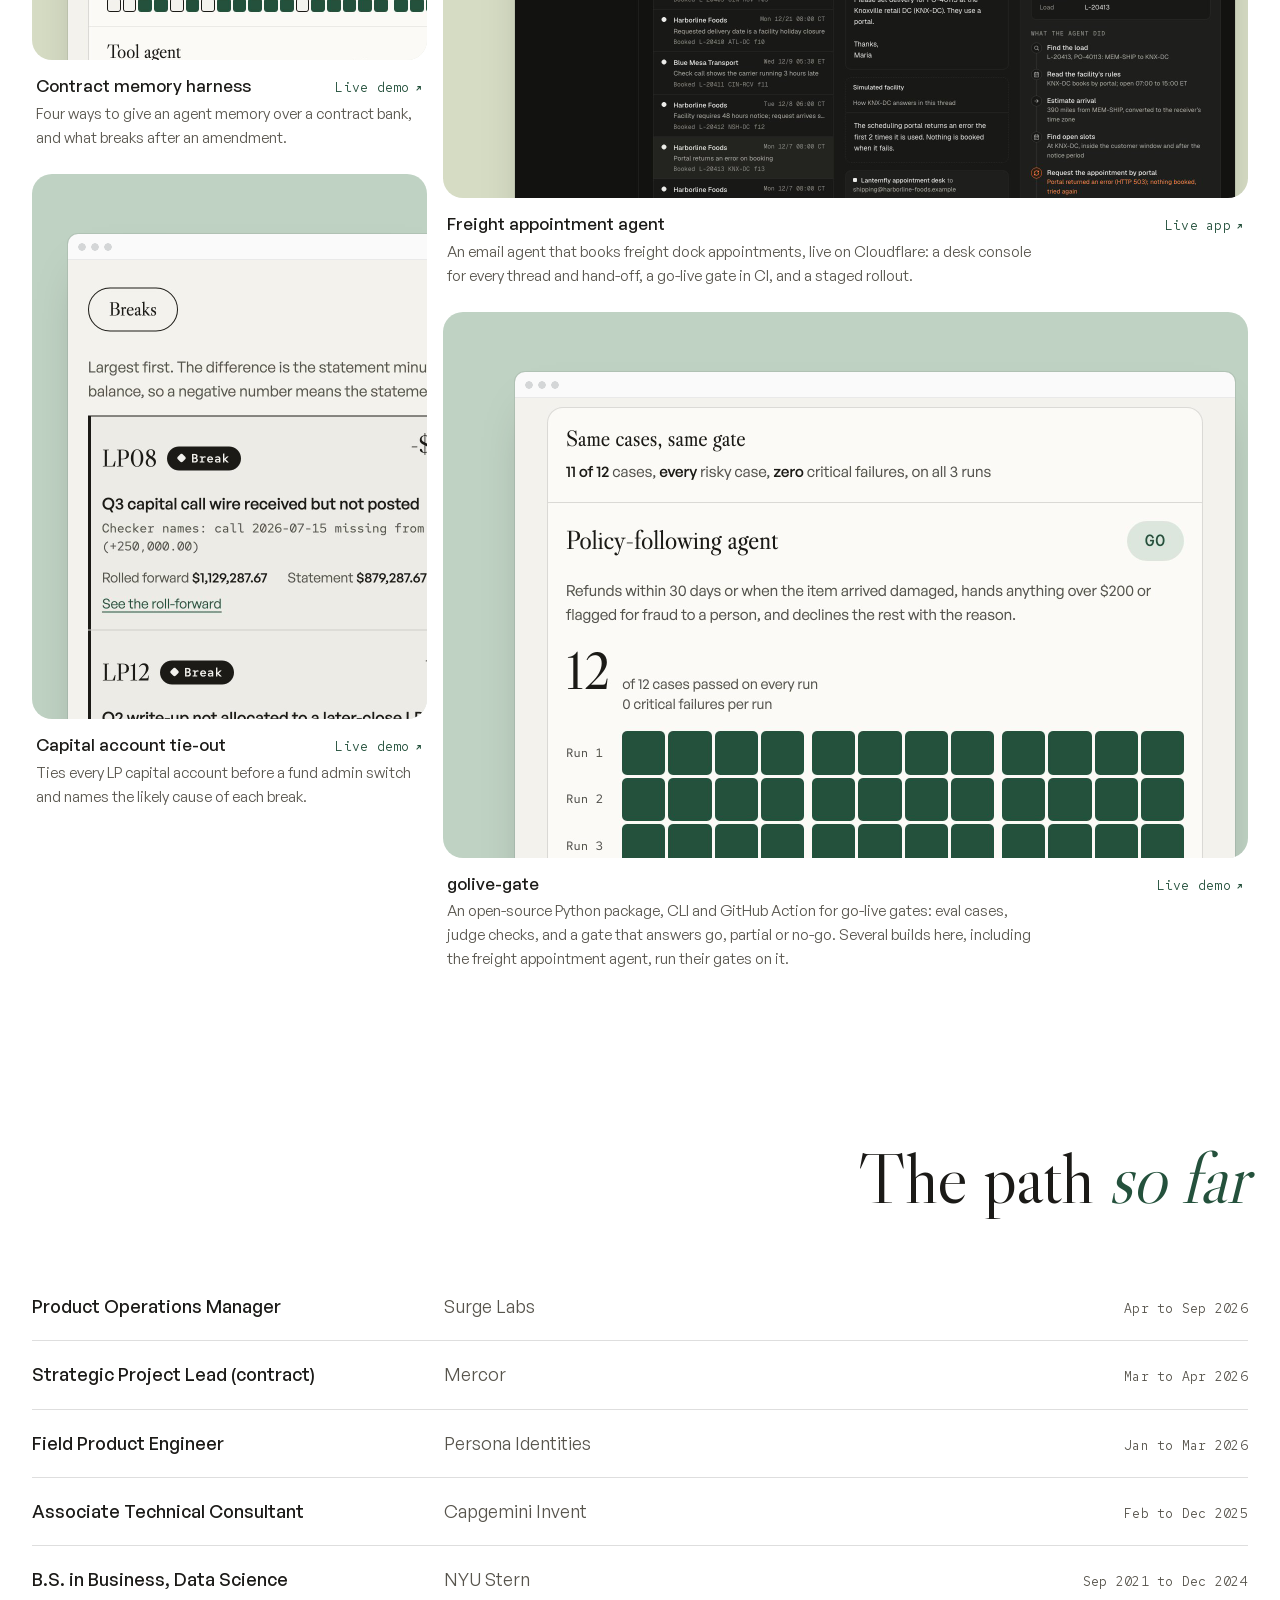
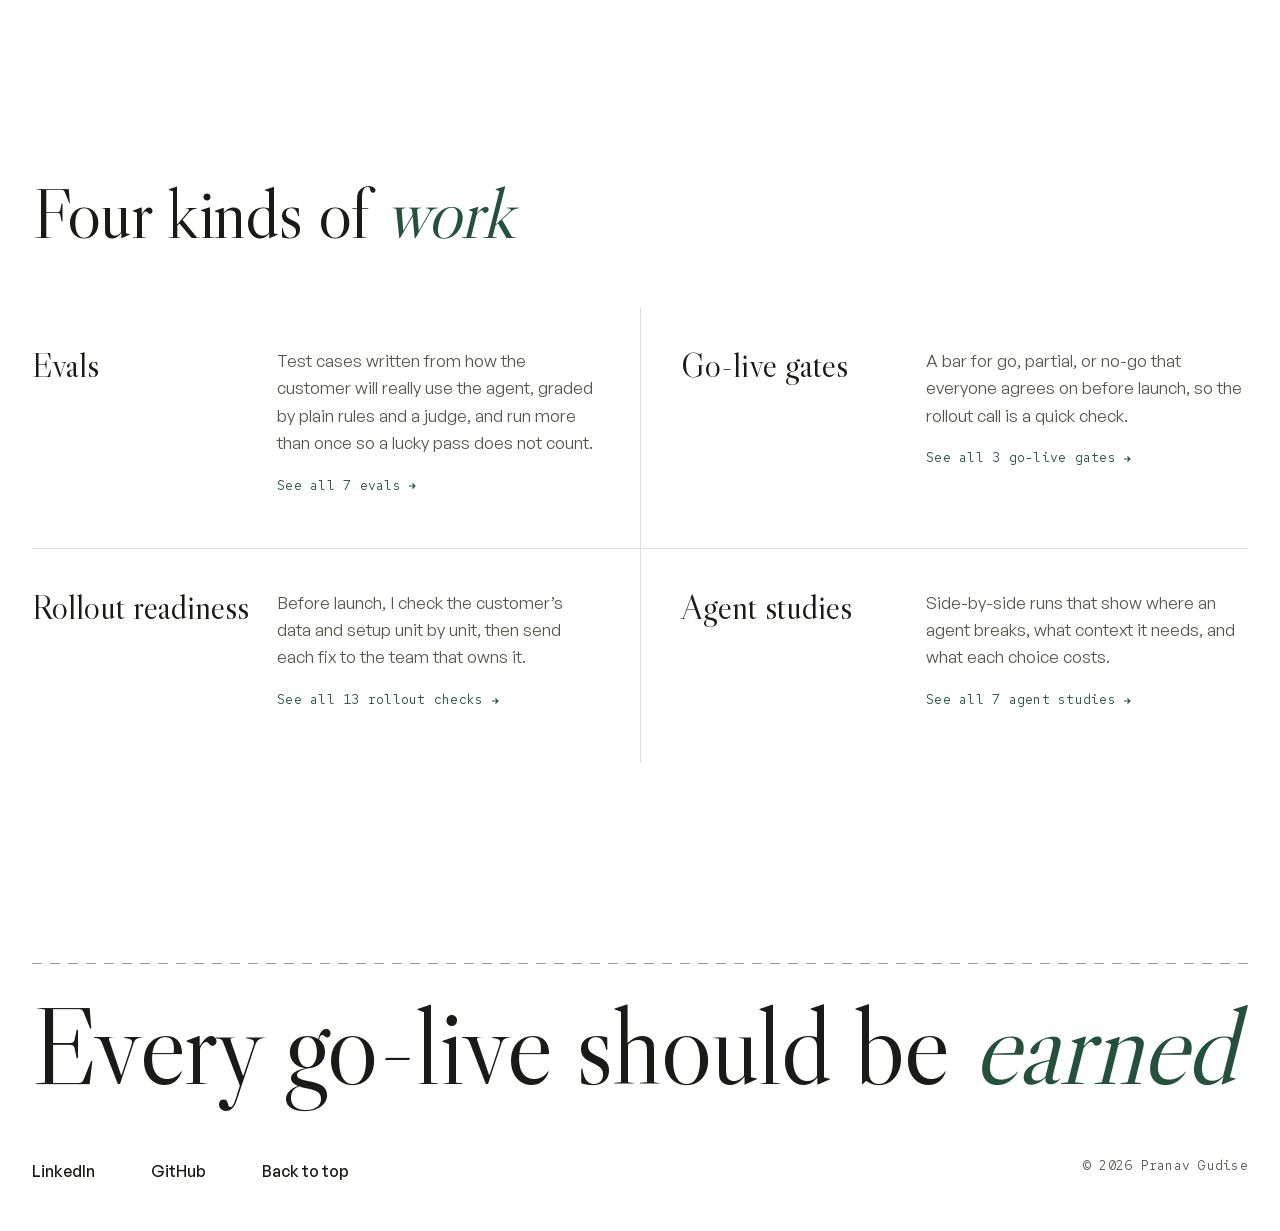
==== commit 6097ad12: "golive-gate tile: say what it is without claiming every build uses it" ====
--- a/index.html
+++ b/index.html
@@ -213,7 +213,7 @@
         </a>
         <a class="tile tile--w" href="https://pg2342-hub.github.io/golive-gate/">
           <span class="tile__frame"><span class="tile__shot"><img src="work/golive-gate.jpg?v=20261124" width="720" height="640" alt="Same cases, same gate: the policy-following refund agent passes 12 of 12 cases on every run, with every risky and edge case held, GO." loading="lazy"></span></span>
-          <span class="tile__cap"><span class="tile__row"><b>golive-gate</b><span class="tag mono">Live demo <svg viewBox="0 0 12 12" aria-hidden="true"><path d="M3.5 8.5 8.5 3.5M4.5 3.5h4v4"/></svg></span></span><span>The pattern behind every build here as one open-source Python package, CLI and GitHub Action: eval cases, judge checks, and a go-live gate that answers go, partial or no-go.</span></span>
+          <span class="tile__cap"><span class="tile__row"><b>golive-gate</b><span class="tag mono">Live demo <svg viewBox="0 0 12 12" aria-hidden="true"><path d="M3.5 8.5 8.5 3.5M4.5 3.5h4v4"/></svg></span></span><span>An open-source Python package, CLI and GitHub Action for go-live gates: eval cases, judge checks, and a gate that answers go, partial or no-go. Several builds here, including the freight appointment agent, run their gates on it.</span></span>
         </a>
         
         </div>
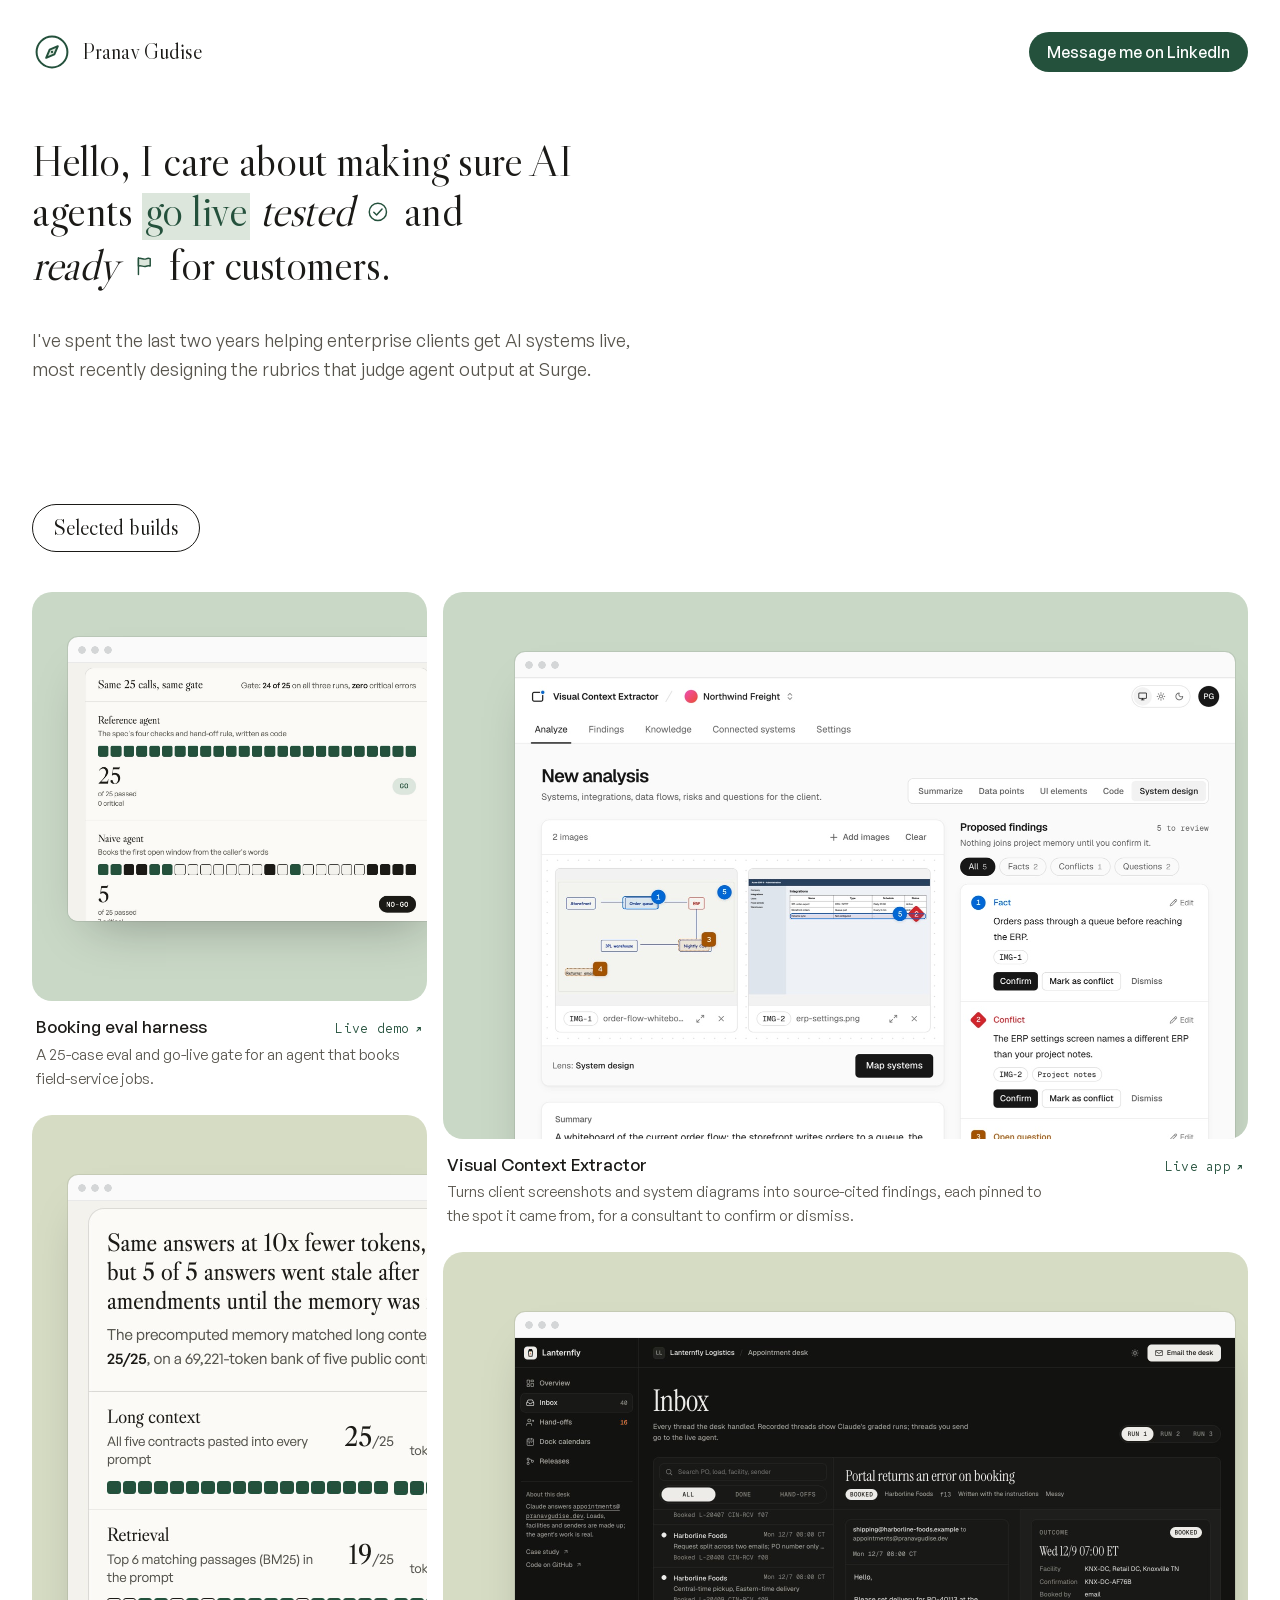
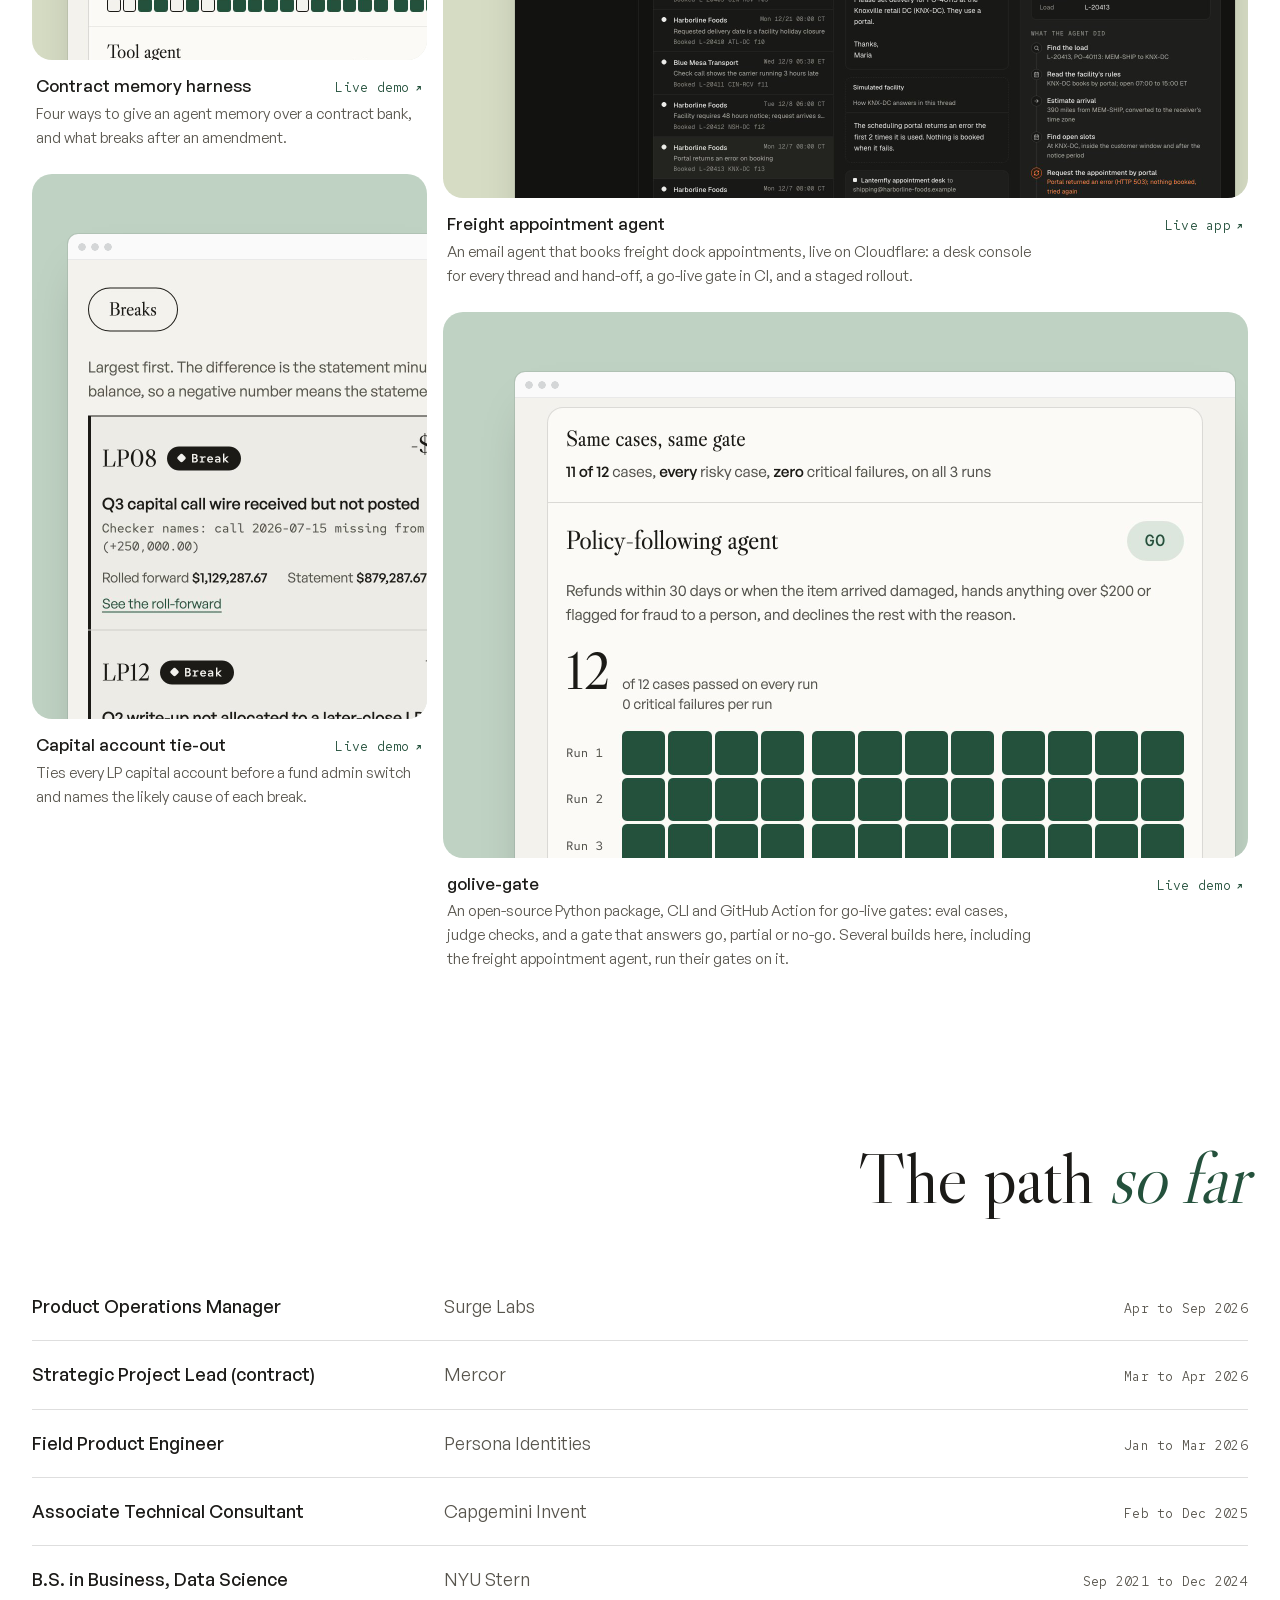
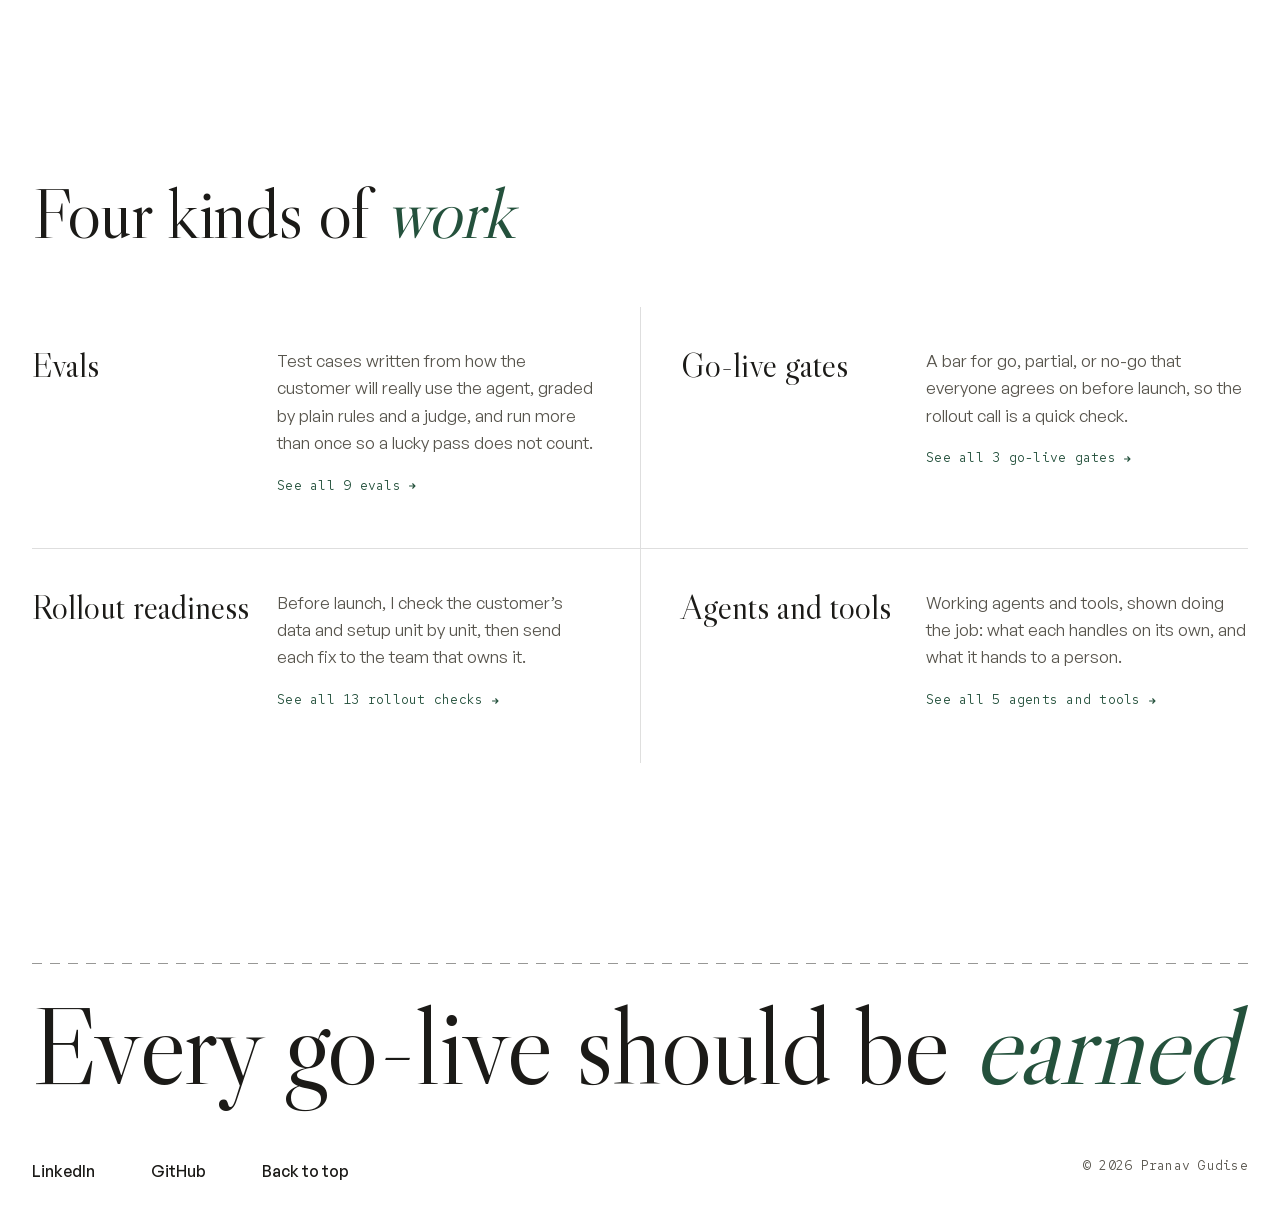
==== commit 532b27b4: "Rename Agent studies to Agents and tools at builds/agents/ (old address redirects); contract memory " ====
--- a/index.html
+++ b/index.html
@@ -240,7 +240,7 @@
       <ul class="craft__grid">
         <li>
           <h3>Evals</h3>
-          <div><p>Test cases written from how the customer will really use the agent, graded by plain rules and a judge, and run more than once so a lucky pass does not count.</p><a class="mono" href="builds/evals/"><span>See all 7 evals</span><svg viewBox="0 0 12 12" aria-hidden="true"><path d="M2.5 6h7M6.5 3l3 3-3 3"/></svg></a></div>
+          <div><p>Test cases written from how the customer will really use the agent, graded by plain rules and a judge, and run more than once so a lucky pass does not count.</p><a class="mono" href="builds/evals/"><span>See all 9 evals</span><svg viewBox="0 0 12 12" aria-hidden="true"><path d="M2.5 6h7M6.5 3l3 3-3 3"/></svg></a></div>
         </li>
         <li>
           <h3>Go-live gates</h3>
@@ -251,8 +251,8 @@
           <div><p>Before launch, I check the customer&rsquo;s data and setup unit by unit, then send each fix to the team that owns it.</p><a class="mono" href="builds/rollout-readiness/"><span>See all 13 rollout checks</span><svg viewBox="0 0 12 12" aria-hidden="true"><path d="M2.5 6h7M6.5 3l3 3-3 3"/></svg></a></div>
         </li>
         <li>
-          <h3>Agent studies</h3>
-          <div><p>Side-by-side runs that show where an agent breaks, what context it needs, and what each choice costs.</p><a class="mono" href="builds/agent-studies/"><span>See all 7 agent studies</span><svg viewBox="0 0 12 12" aria-hidden="true"><path d="M2.5 6h7M6.5 3l3 3-3 3"/></svg></a></div>
+          <h3>Agents and tools</h3>
+          <div><p>Working agents and tools, shown doing the job: what each handles on its own, and what it hands to a person.</p><a class="mono" href="builds/agents/"><span>See all 5 agents and tools</span><svg viewBox="0 0 12 12" aria-hidden="true"><path d="M2.5 6h7M6.5 3l3 3-3 3"/></svg></a></div>
         </li>
       </ul>
     </div>
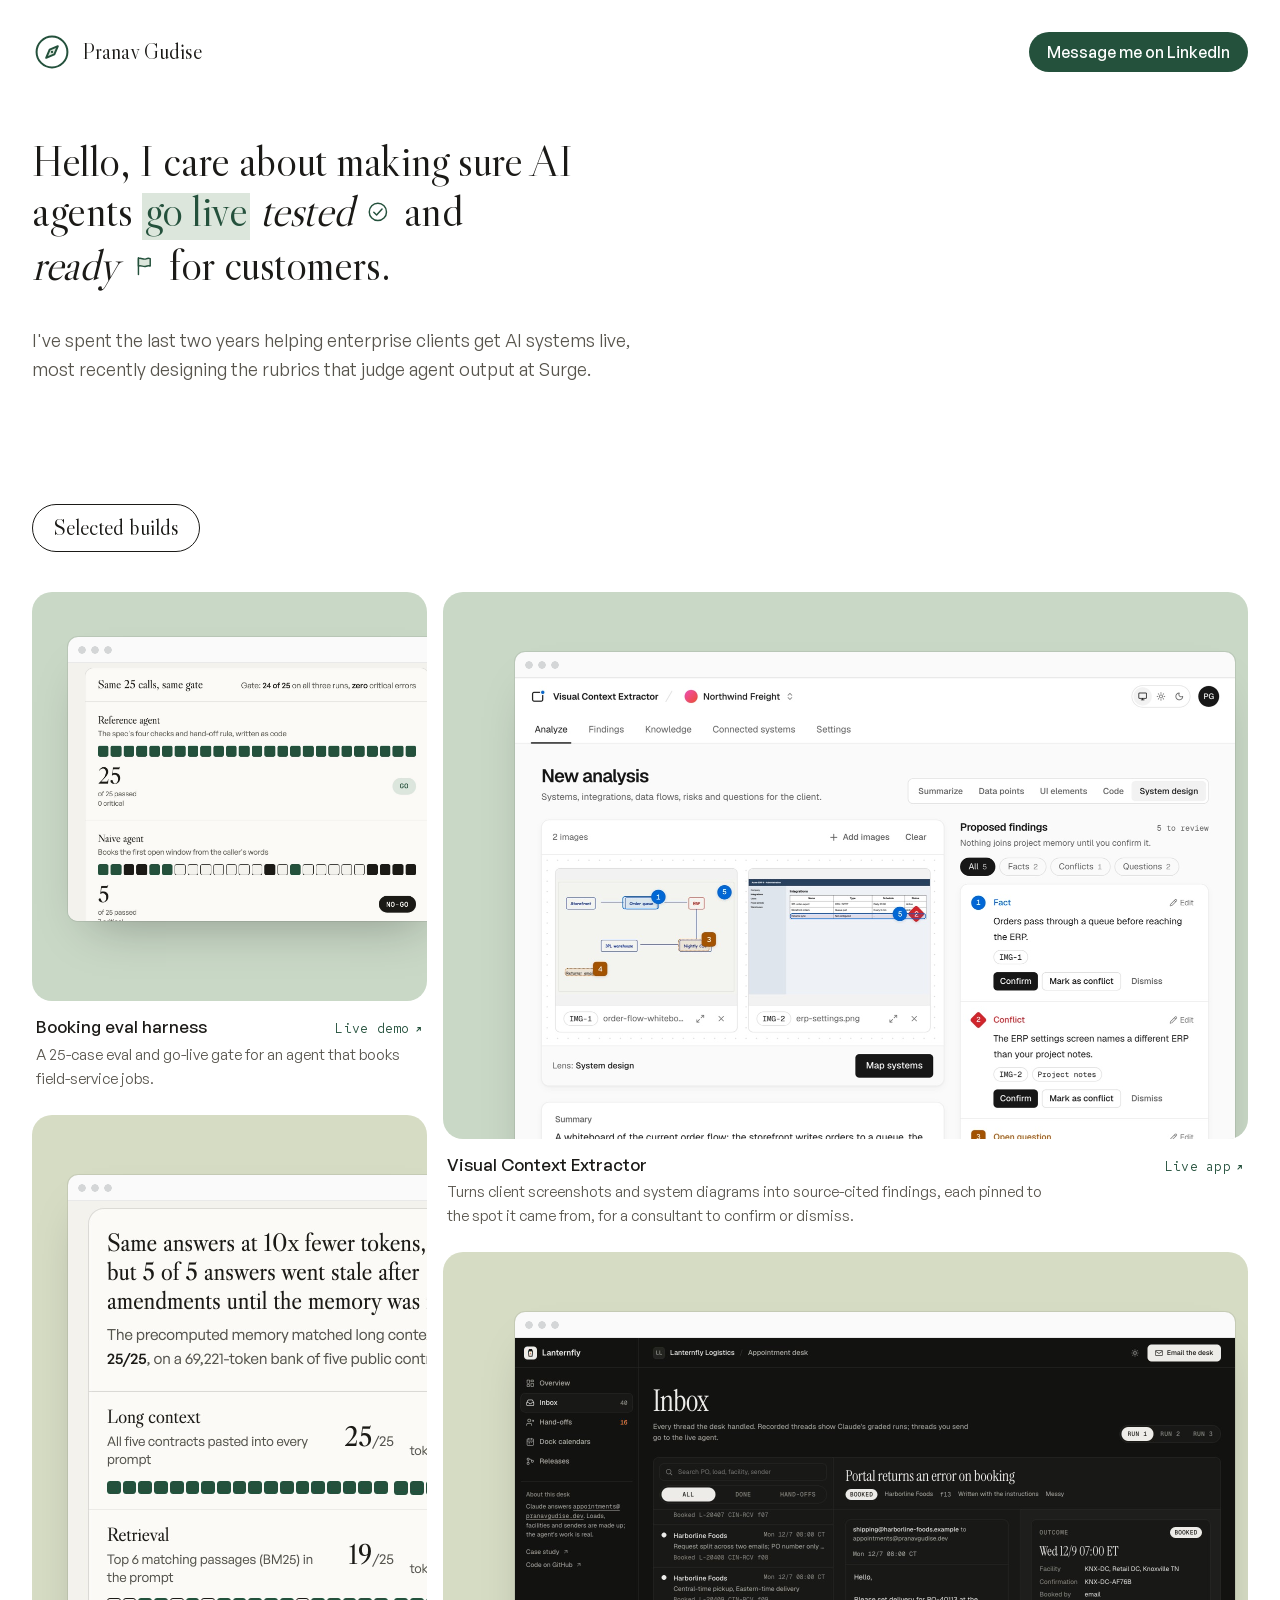
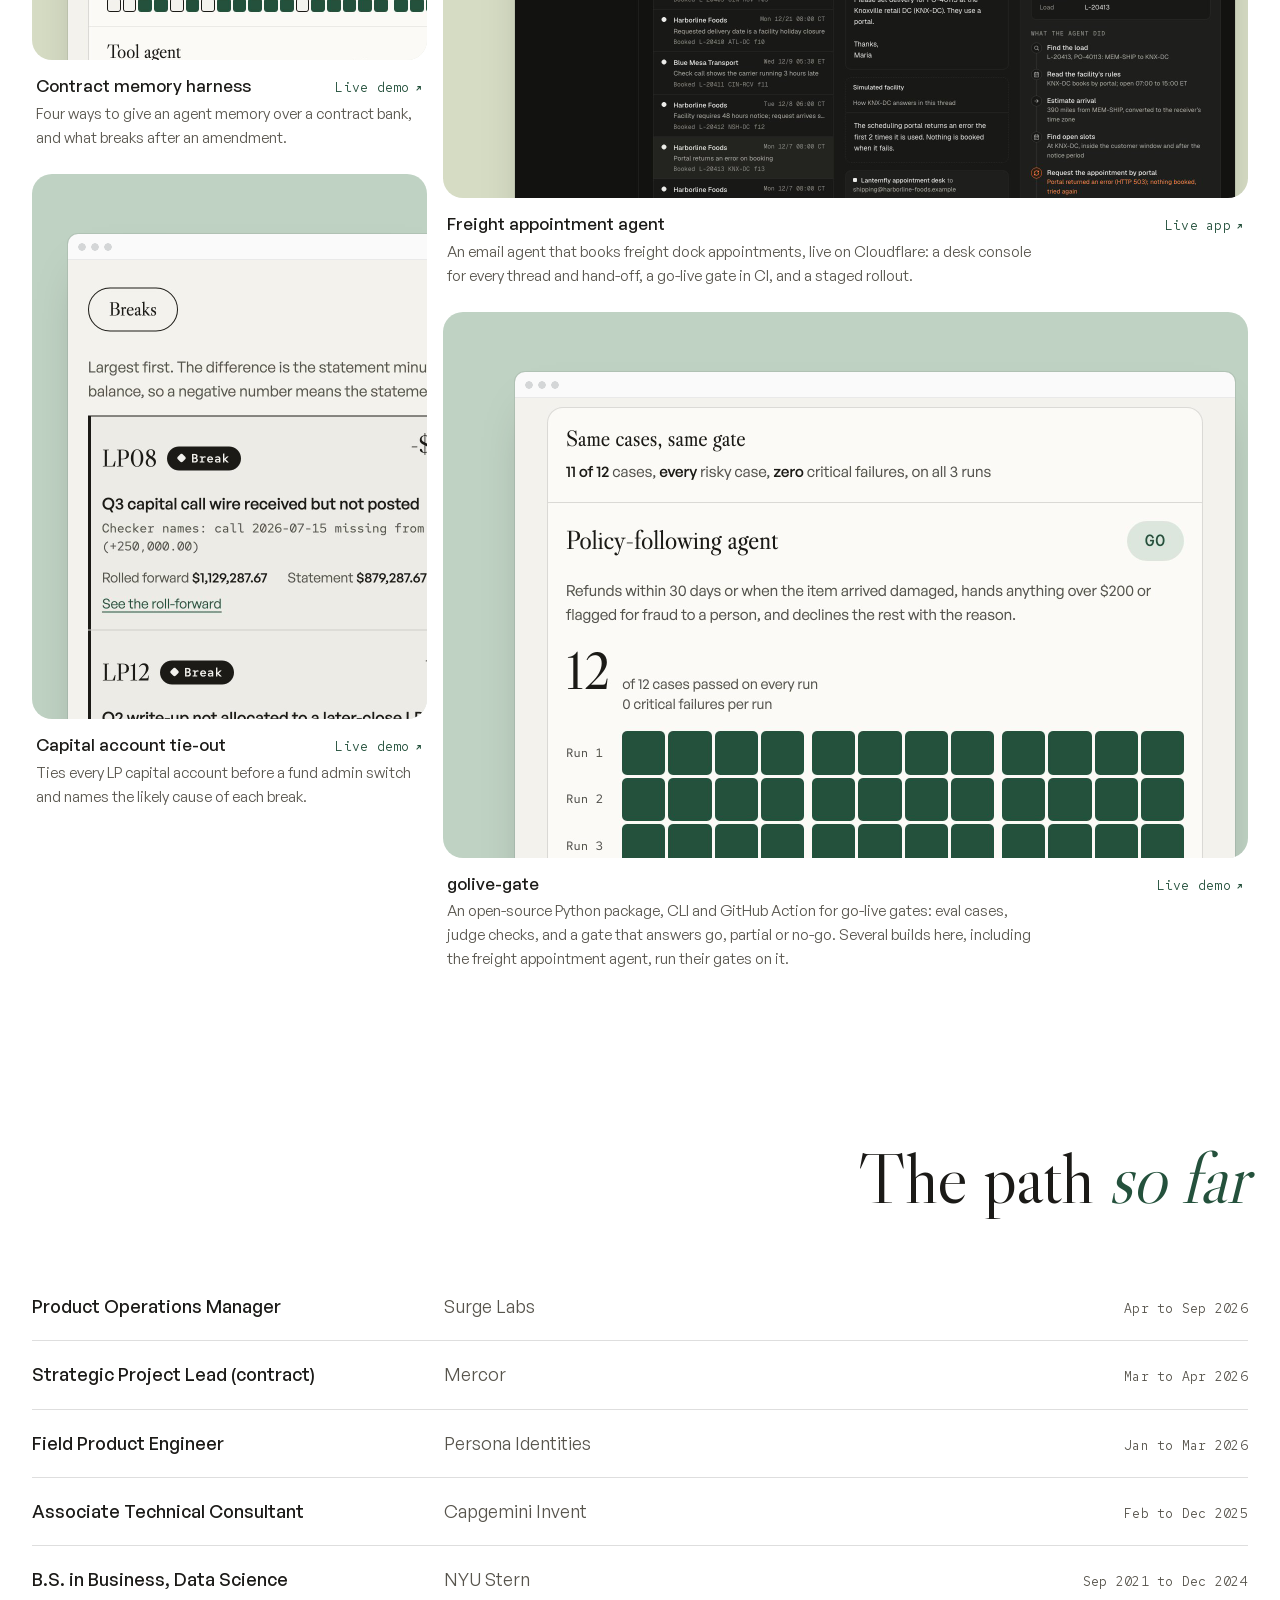
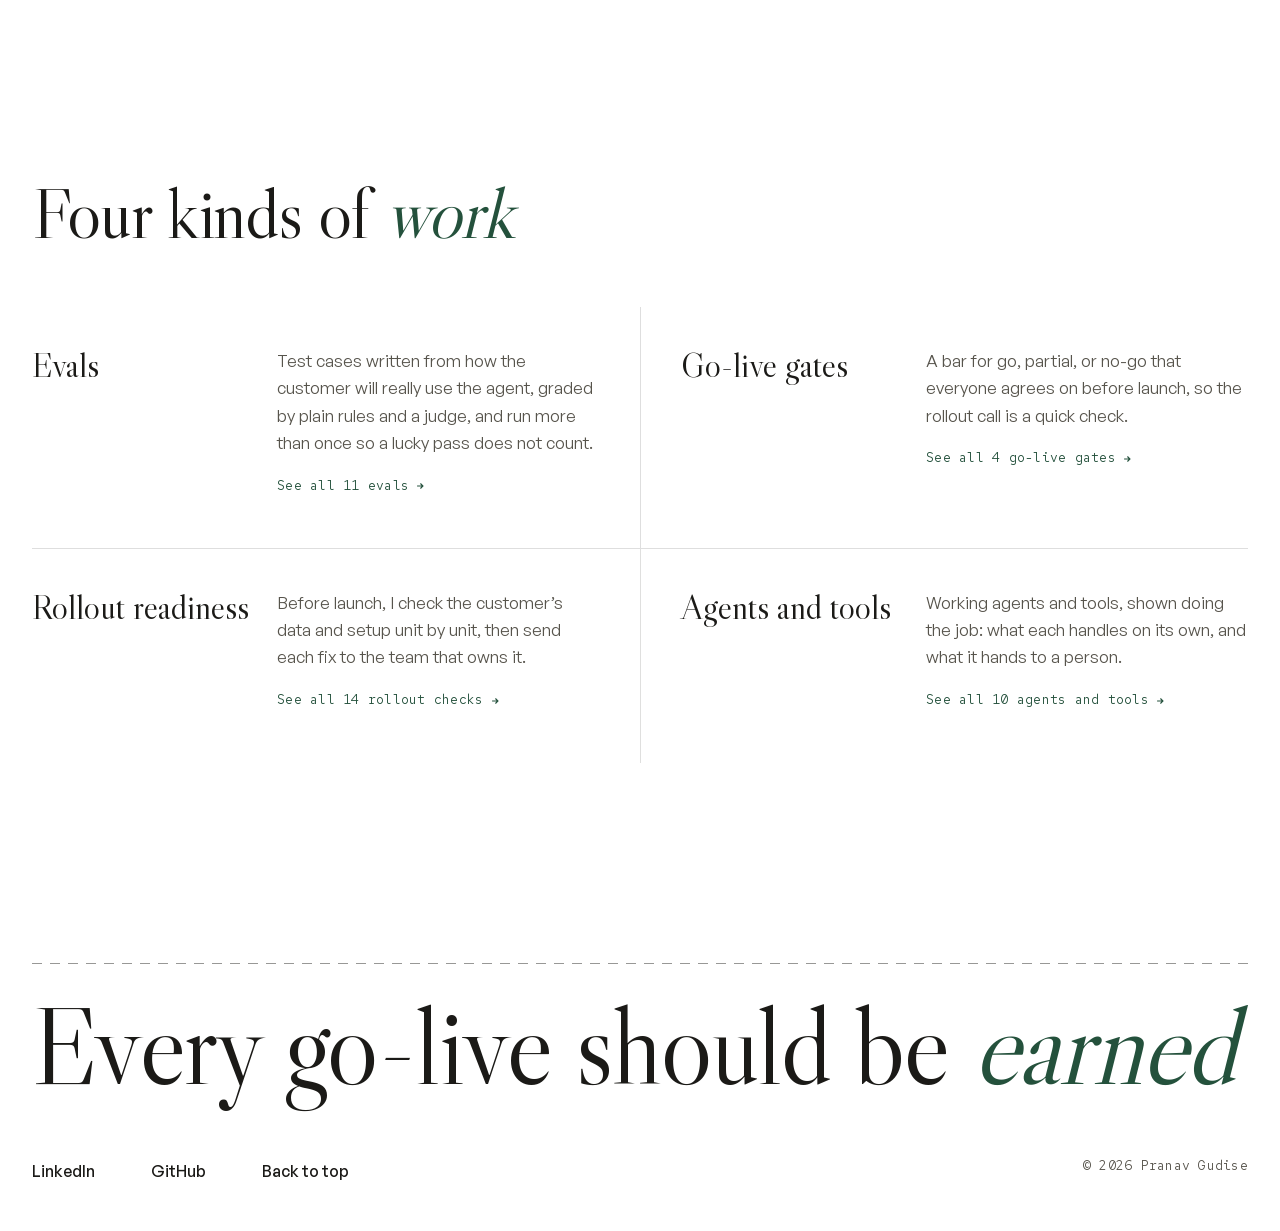
==== commit 7de82ce4: "Add 9 builds: sourced-memo-gate, notice-simulator, attack-path-readout, scenario-coverage-map, clini" ====
--- a/index.html
+++ b/index.html
@@ -240,19 +240,19 @@
       <ul class="craft__grid">
         <li>
           <h3>Evals</h3>
-          <div><p>Test cases written from how the customer will really use the agent, graded by plain rules and a judge, and run more than once so a lucky pass does not count.</p><a class="mono" href="builds/evals/"><span>See all 9 evals</span><svg viewBox="0 0 12 12" aria-hidden="true"><path d="M2.5 6h7M6.5 3l3 3-3 3"/></svg></a></div>
+          <div><p>Test cases written from how the customer will really use the agent, graded by plain rules and a judge, and run more than once so a lucky pass does not count.</p><a class="mono" href="builds/evals/"><span>See all 11 evals</span><svg viewBox="0 0 12 12" aria-hidden="true"><path d="M2.5 6h7M6.5 3l3 3-3 3"/></svg></a></div>
         </li>
         <li>
           <h3>Go-live gates</h3>
-          <div><p>A bar for go, partial, or no-go that everyone agrees on before launch, so the rollout call is a quick check.</p><a class="mono" href="builds/go-live-gates/"><span>See all 3 go-live gates</span><svg viewBox="0 0 12 12" aria-hidden="true"><path d="M2.5 6h7M6.5 3l3 3-3 3"/></svg></a></div>
+          <div><p>A bar for go, partial, or no-go that everyone agrees on before launch, so the rollout call is a quick check.</p><a class="mono" href="builds/go-live-gates/"><span>See all 4 go-live gates</span><svg viewBox="0 0 12 12" aria-hidden="true"><path d="M2.5 6h7M6.5 3l3 3-3 3"/></svg></a></div>
         </li>
         <li>
           <h3>Rollout readiness</h3>
-          <div><p>Before launch, I check the customer&rsquo;s data and setup unit by unit, then send each fix to the team that owns it.</p><a class="mono" href="builds/rollout-readiness/"><span>See all 13 rollout checks</span><svg viewBox="0 0 12 12" aria-hidden="true"><path d="M2.5 6h7M6.5 3l3 3-3 3"/></svg></a></div>
+          <div><p>Before launch, I check the customer&rsquo;s data and setup unit by unit, then send each fix to the team that owns it.</p><a class="mono" href="builds/rollout-readiness/"><span>See all 14 rollout checks</span><svg viewBox="0 0 12 12" aria-hidden="true"><path d="M2.5 6h7M6.5 3l3 3-3 3"/></svg></a></div>
         </li>
         <li>
           <h3>Agents and tools</h3>
-          <div><p>Working agents and tools, shown doing the job: what each handles on its own, and what it hands to a person.</p><a class="mono" href="builds/agents/"><span>See all 5 agents and tools</span><svg viewBox="0 0 12 12" aria-hidden="true"><path d="M2.5 6h7M6.5 3l3 3-3 3"/></svg></a></div>
+          <div><p>Working agents and tools, shown doing the job: what each handles on its own, and what it hands to a person.</p><a class="mono" href="builds/agents/"><span>See all 10 agents and tools</span><svg viewBox="0 0 12 12" aria-hidden="true"><path d="M2.5 6h7M6.5 3l3 3-3 3"/></svg></a></div>
         </li>
       </ul>
     </div>
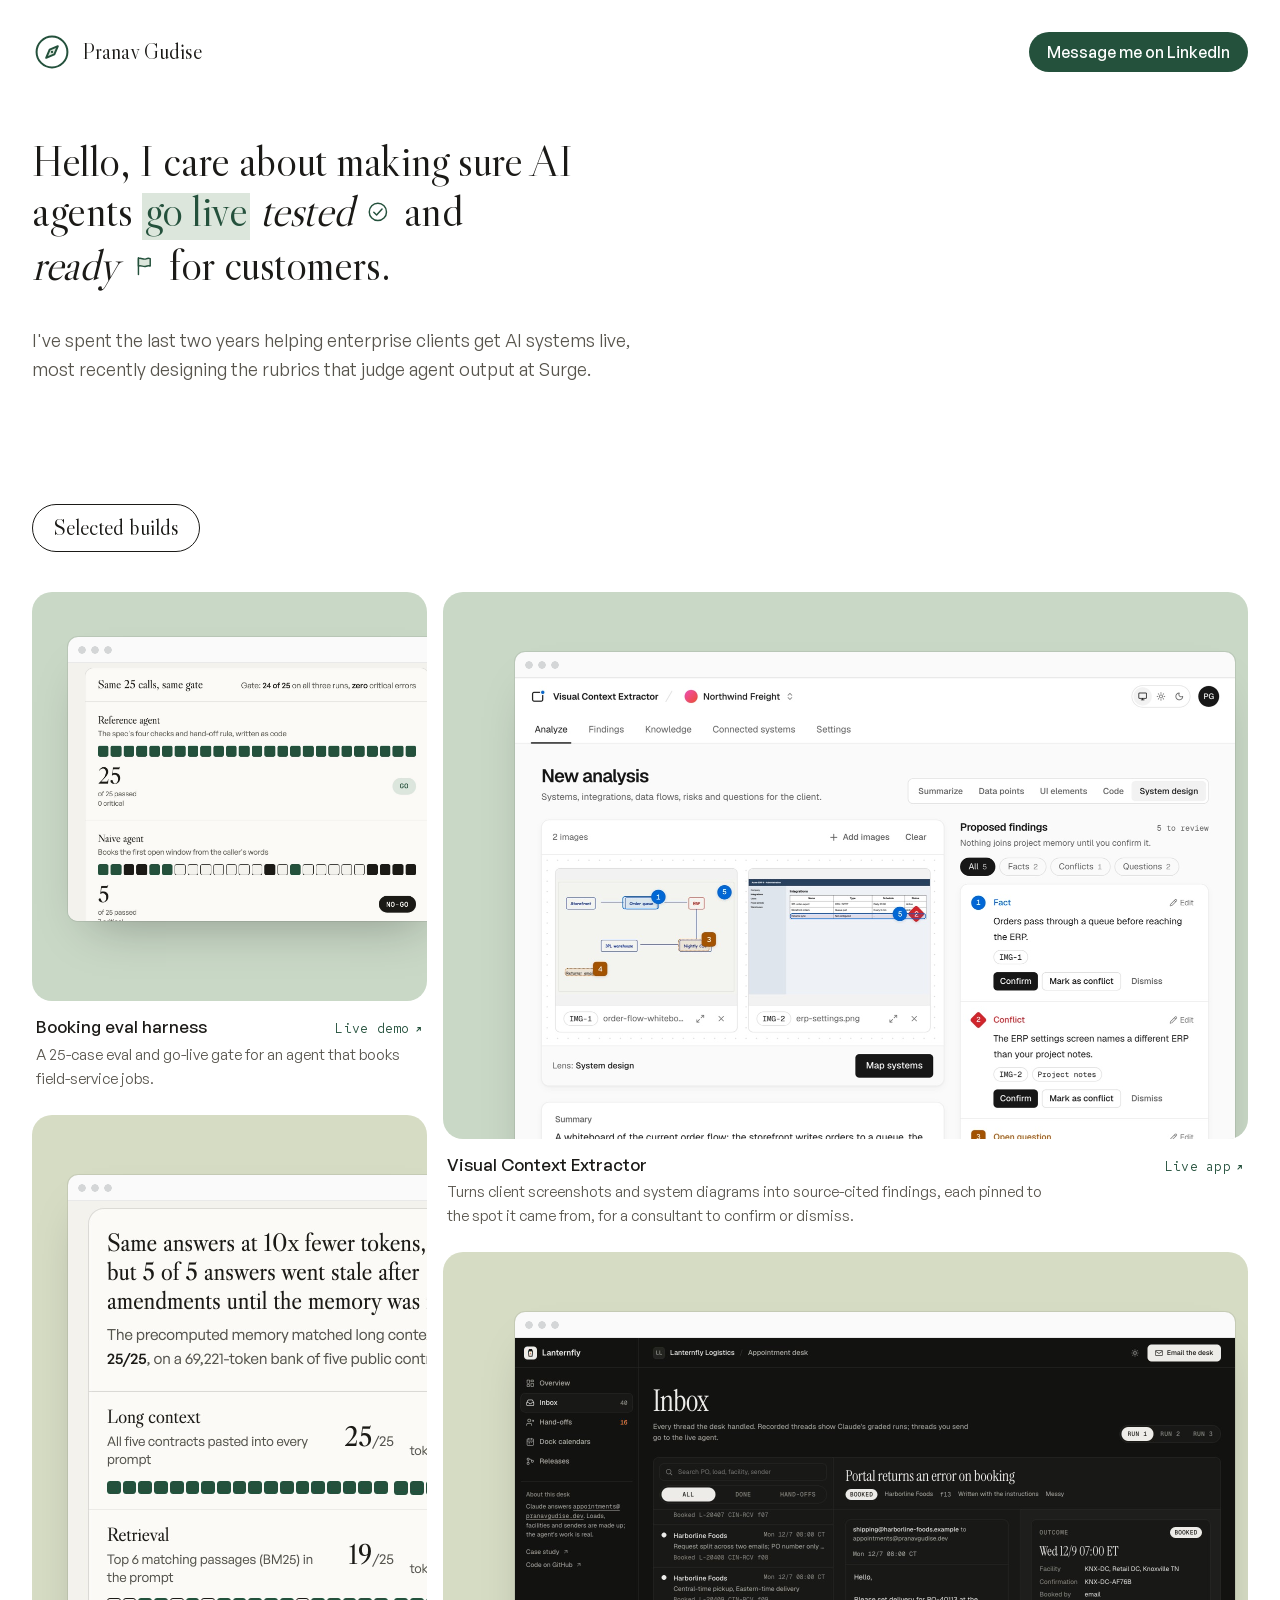
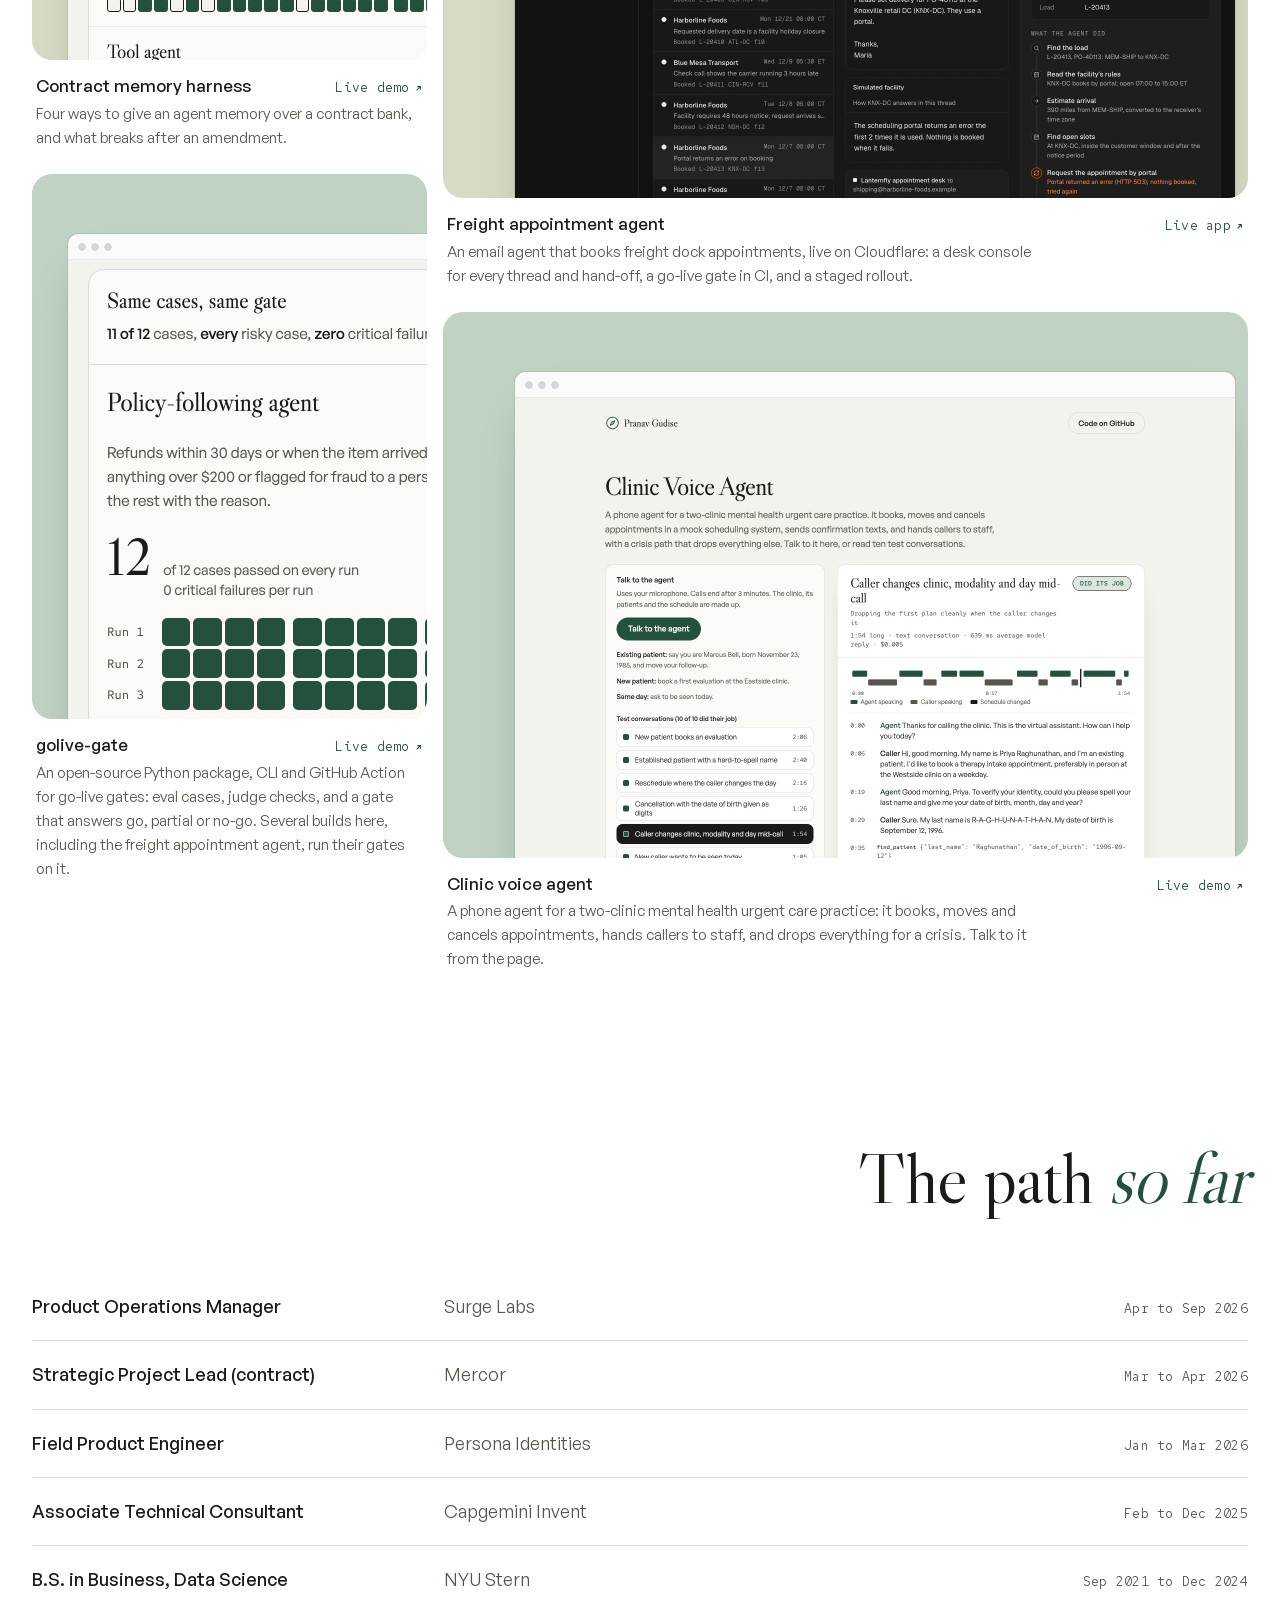
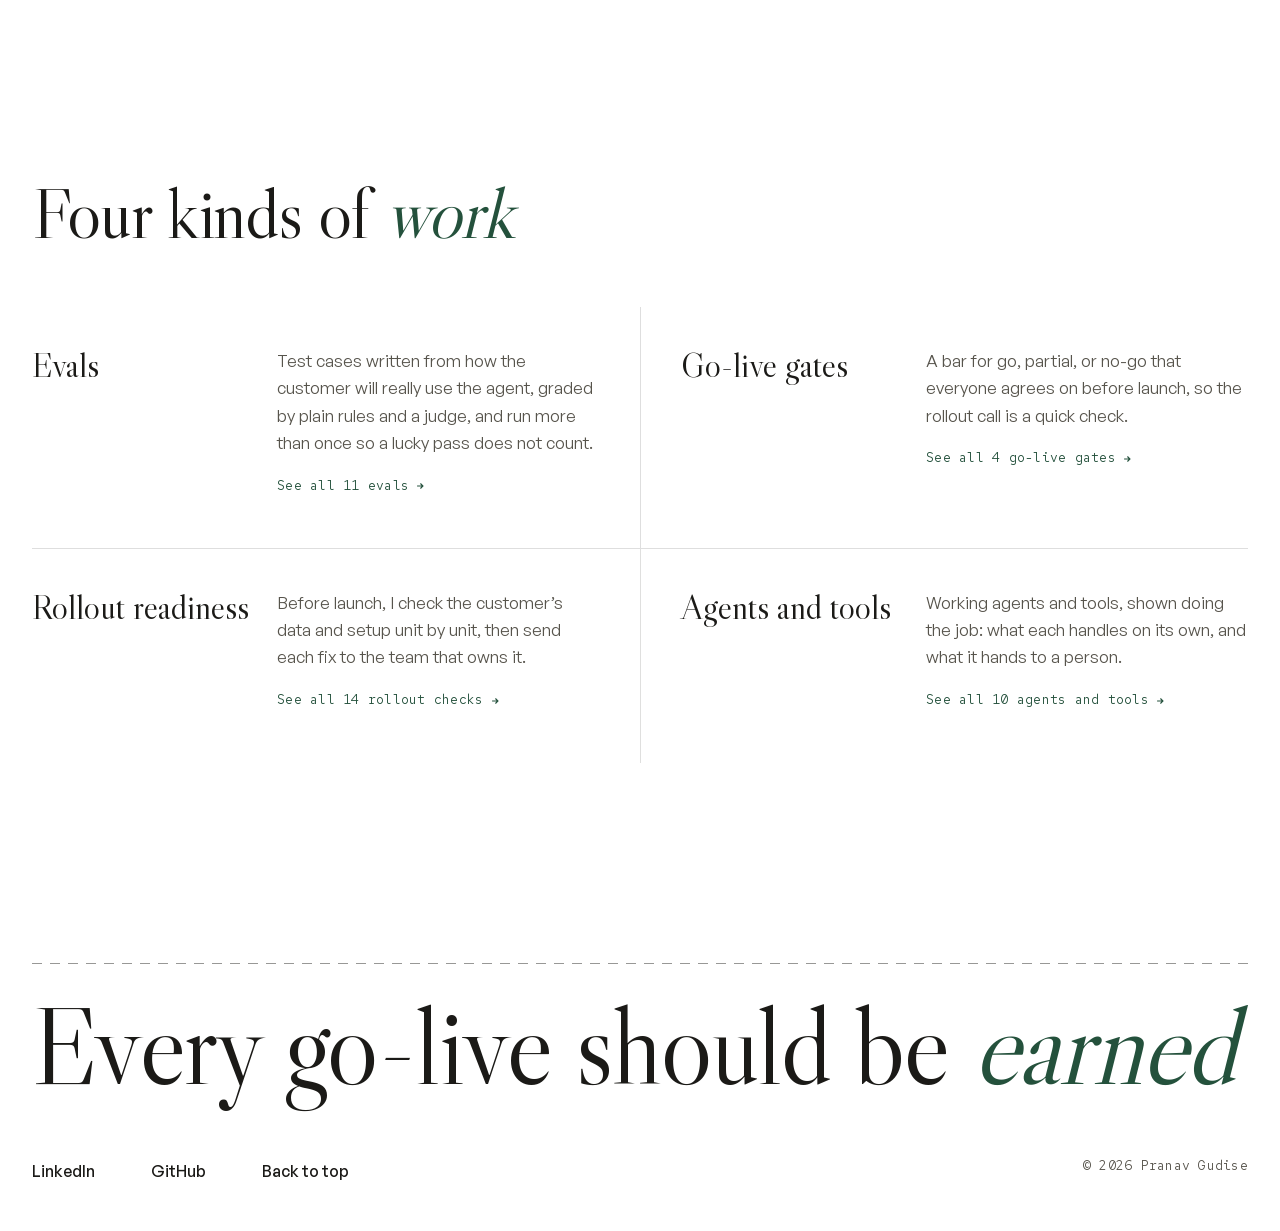
==== commit 565126dc: "Homepage tiles: Clinic voice agent joins the large column; golive-gate moves to a small tile; Capita" ====
--- a/index.html
+++ b/index.html
@@ -197,9 +197,9 @@
           <span class="tile__frame"><span class="tile__shot"><img style="max-width:480px" src="work/contract-memory-harness.jpg?v=20261124" width="480" height="640" alt="Same answers at 10x fewer tokens: long context and the precomputed memory both get 25 of 25, while retrieval and the tool agent get 19 of 25; 5 of 5 answers went stale after amendments until the memory was rebuilt." loading="lazy"></span></span>
           <span class="tile__cap"><span class="tile__row"><b>Contract memory harness</b><span class="tag mono">Live demo <svg viewBox="0 0 12 12" aria-hidden="true"><path d="M3.5 8.5 8.5 3.5M4.5 3.5h4v4"/></svg></span></span><span>Four ways to give an agent memory over a contract bank, and what breaks after an amendment.</span></span>
         </a>
-        <a class="tile tile--t" href="https://pg2342-hub.github.io/capital-account-tieout/">
-          <span class="tile__frame"><span class="tile__shot"><img style="max-width:520px" src="work/capital-account-tieout.jpg?v=20261124" width="520" height="640" alt="Breaks ledger, largest first: LP08 is short $250,000 for a capital call wire not posted, and LP12 is short $96,000 for a write-up not allocated." loading="lazy"></span></span>
-          <span class="tile__cap"><span class="tile__row"><b>Capital account tie-out</b><span class="tag mono">Live demo <svg viewBox="0 0 12 12" aria-hidden="true"><path d="M3.5 8.5 8.5 3.5M4.5 3.5h4v4"/></svg></span></span><span>Ties every LP capital account before a fund admin switch and names the likely cause of each break.</span></span>
+        <a class="tile tile--t" href="https://pg2342-hub.github.io/golive-gate/">
+          <span class="tile__frame"><span class="tile__shot"><img style="max-width:520px" src="work/golive-gate.jpg?v=20261125" width="520" height="640" alt="Same cases, same gate: the policy-following refund agent passes 12 of 12 cases on every run with 0 critical failures, GO." loading="lazy"></span></span>
+          <span class="tile__cap"><span class="tile__row"><b>golive-gate</b><span class="tag mono">Live demo <svg viewBox="0 0 12 12" aria-hidden="true"><path d="M3.5 8.5 8.5 3.5M4.5 3.5h4v4"/></svg></span></span><span>An open-source Python package, CLI and GitHub Action for go-live gates: eval cases, judge checks, and a gate that answers go, partial or no-go. Several builds here, including the freight appointment agent, run their gates on it.</span></span>
         </a>
         </div>
         <div class="tiles__col">
@@ -211,9 +211,9 @@
           <span class="tile__frame"><span class="tile__shot"><img data-thumb="manual" src="work/freight-appointment-agent.jpg?v=20261124c" width="720" height="640" alt="The desk console's inbox in dark mode, open on a thread where the facility's portal fails twice and Claude books by email instead: the thread list, the email and Claude's reply, each step it took, and three graded runs that all pass." loading="lazy"></span></span>
           <span class="tile__cap"><span class="tile__row"><b>Freight appointment agent</b><span class="tag mono">Live app <svg viewBox="0 0 12 12" aria-hidden="true"><path d="M3.5 8.5 8.5 3.5M4.5 3.5h4v4"/></svg></span></span><span>An email agent that books freight dock appointments, live on Cloudflare: a desk console for every thread and hand-off, a go-live gate in CI, and a staged rollout.</span></span>
         </a>
-        <a class="tile tile--w" href="https://pg2342-hub.github.io/golive-gate/">
-          <span class="tile__frame"><span class="tile__shot"><img src="work/golive-gate.jpg?v=20261124" width="720" height="640" alt="Same cases, same gate: the policy-following refund agent passes 12 of 12 cases on every run, with every risky and edge case held, GO." loading="lazy"></span></span>
-          <span class="tile__cap"><span class="tile__row"><b>golive-gate</b><span class="tag mono">Live demo <svg viewBox="0 0 12 12" aria-hidden="true"><path d="M3.5 8.5 8.5 3.5M4.5 3.5h4v4"/></svg></span></span><span>An open-source Python package, CLI and GitHub Action for go-live gates: eval cases, judge checks, and a gate that answers go, partial or no-go. Several builds here, including the freight appointment agent, run their gates on it.</span></span>
+        <a class="tile tile--w" data-repo="clinic-voice-agent" href="https://pg2342-hub.github.io/clinic-voice-agent/">
+          <span class="tile__frame"><span class="tile__shot"><img data-thumb="manual" src="work/clinic-voice-agent.jpg?v=20261125" width="720" height="640" alt="The clinic voice agent page: a Talk to the agent button beside ten test conversations that all did their job, and one call open, where the caller changes clinic, modality and day mid-call, with a timeline of who spoke, the transcript and each scheduling tool call." loading="lazy"></span></span>
+          <span class="tile__cap"><span class="tile__row"><b>Clinic voice agent</b><span class="tag mono">Live demo <svg viewBox="0 0 12 12" aria-hidden="true"><path d="M3.5 8.5 8.5 3.5M4.5 3.5h4v4"/></svg></span></span><span>A phone agent for a two-clinic mental health urgent care practice: it books, moves and cancels appointments, hands callers to staff, and drops everything for a crisis. Talk to it from the page.</span></span>
         </a>
         
         </div>
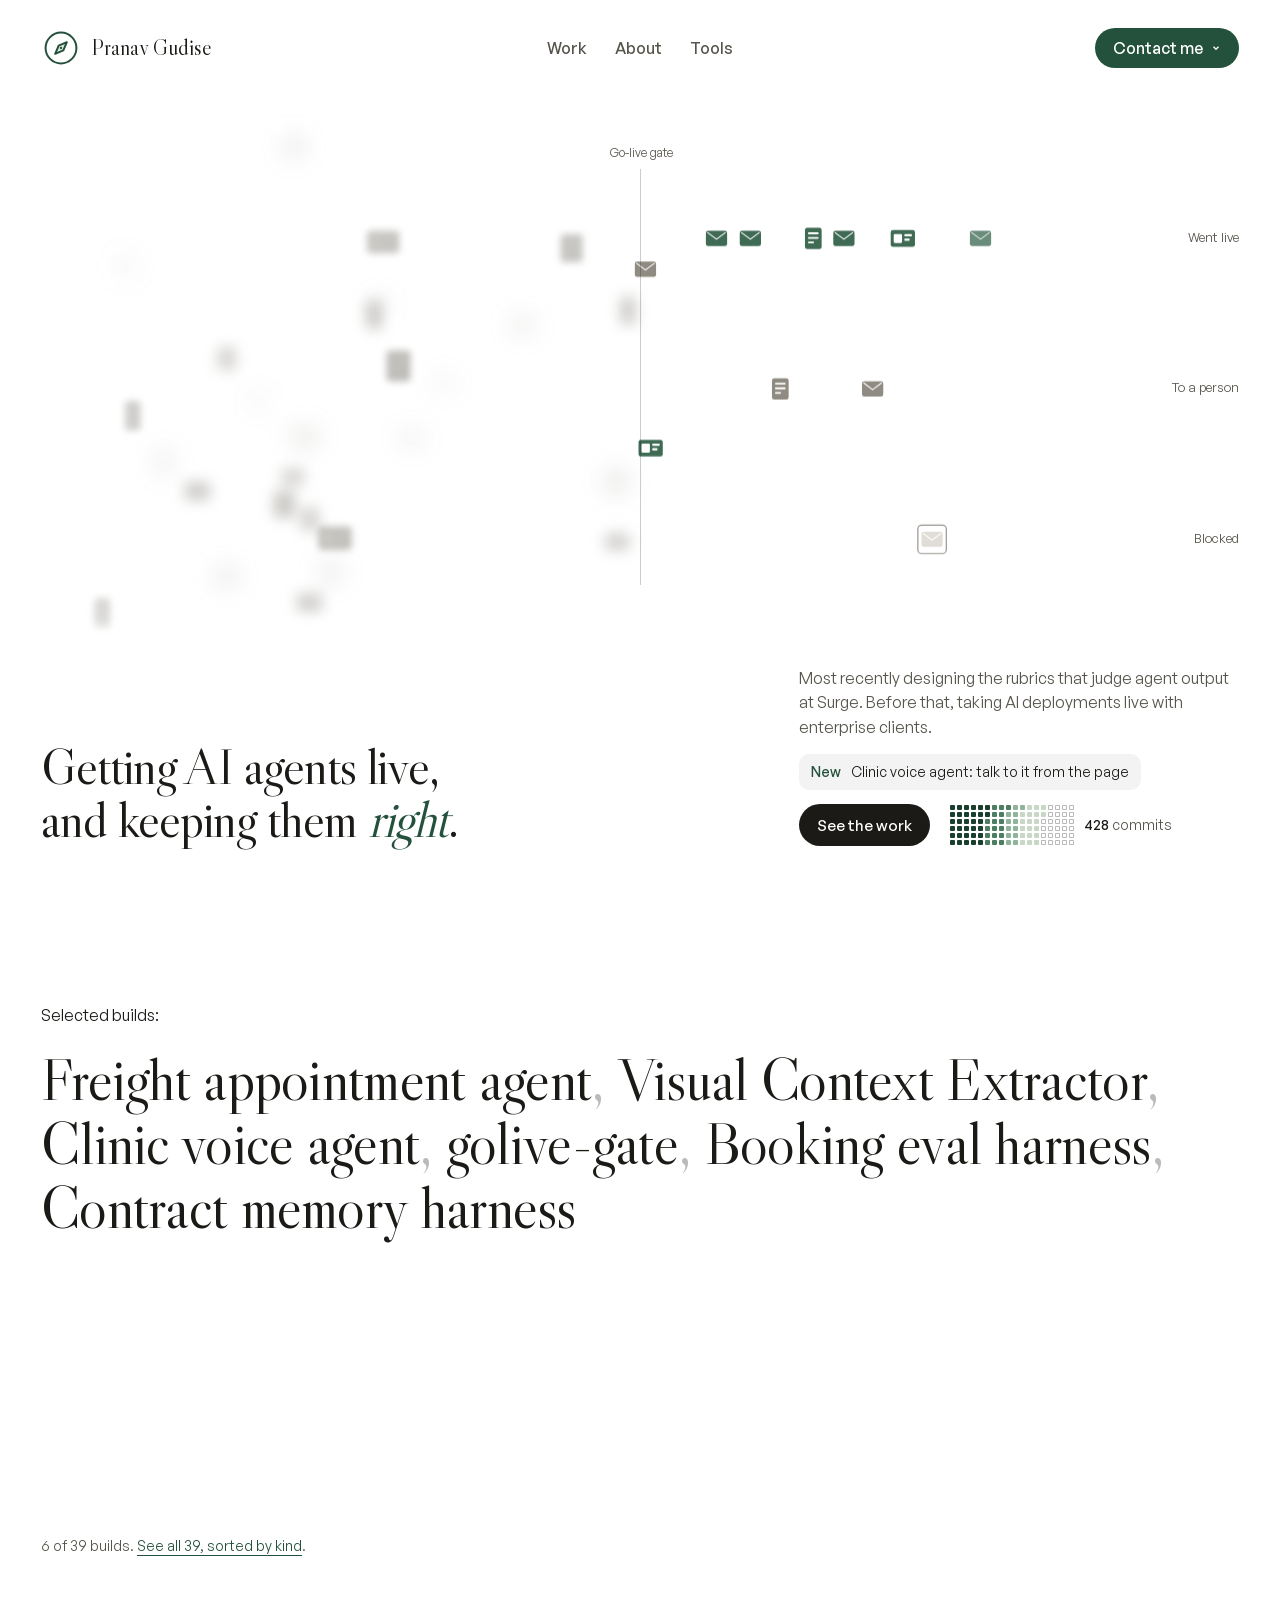
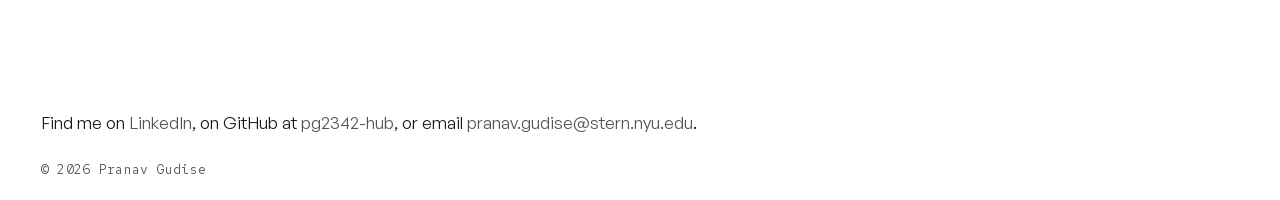
==== commit 9851760d: "Redesign the site: a two-screen homepage with a go-live gate hero and a hover list of selected build" ====
--- a/index.html
+++ b/index.html
@@ -1,5 +1,5 @@
 <!doctype html>
-<html lang="en">
+<html lang="en" class="home">
 <head>
 <meta charset="utf-8">
 <meta name="viewport" content="width=device-width, initial-scale=1, viewport-fit=cover">
@@ -23,248 +23,59 @@
 @font-face { font-family: "General Sans"; src: url("fonts/general-sans-500.woff2") format("woff2"); font-weight: 500; font-style: normal; font-display: swap; }
 @font-face { font-family: "General Sans"; src: url("fonts/general-sans-600.woff2") format("woff2"); font-weight: 600; font-style: normal; font-display: swap; }
 </style>
-<style id="site">
-/* Layout borrows bradleyziffer.com (2026-11-23); colours and type are Pranav's own: white page, evergreen accent, Libre Caslon Display, General Sans, Red Hat Mono. */
-:root {
-  --paper: #ffffff;
-  --ink: #1b1a17;
-  --ink-2: #57544c;
-  --rule: rgb(27 26 23 / .14);
-  --accent: #24513c;
-  --accent-deep: #1b3f2e;
-  --accent-wash: #dce6dc;
-  --tint-1: #c9d8c6;
-  --tint-2: #d6dcc4;
-  --tint-3: #bfd2c3;
-  --serif: "Libre Caslon Display", Georgia, serif;
-  --sans: "General Sans", "Helvetica Neue", Arial, sans-serif;
-  --mono: "Red Hat Mono", ui-monospace, Menlo, monospace;
-  --wrap: min(1248px, calc(100% - 64px));
-  --ease: cubic-bezier(.16, 1, .3, 1);
-}
-*, *::before, *::after { box-sizing: border-box; }
-html { -webkit-text-size-adjust: 100%; scroll-behavior: smooth; }
-@media (prefers-reduced-motion: reduce) { html { scroll-behavior: auto; } }
-body { margin: 0; background: var(--paper); color: var(--ink); font: 400 17px/1.6 var(--sans); text-rendering: optimizeLegibility; }
-::selection { background: var(--accent-wash); color: var(--ink); }
-a { color: inherit; }
-:focus-visible { outline: 2px solid var(--accent); outline-offset: 3px; border-radius: 6px; }
-img { display: block; max-width: 100%; height: auto; }
-h1, h2, h3 { font-family: var(--serif); font-weight: 400; margin: 0; }
-p { margin: 0; }
-.wrap { width: var(--wrap); margin-inline: auto; }
-.mono { font-family: var(--mono); font-size: 13px; letter-spacing: .02em; }
-.nb { white-space: nowrap; }
-.skip { position: absolute; left: 12px; top: -64px; z-index: 30; background: var(--ink); color: #fff; padding: 10px 14px; border-radius: 8px; text-decoration: none; }
-.skip:focus { top: 12px; }
-
-/* header: a mark and one black pill */
-.top .wrap { display: flex; align-items: center; justify-content: space-between; padding: 32px 0 0; }
-.brand { display: inline-flex; align-items: center; gap: 10px; text-decoration: none; }
-.brand__name { font: 400 22px/1 var(--serif); }
-.mark { width: 40px; height: 40px; overflow: visible; }
-.mark circle, .mark path { fill: none; stroke: var(--accent); stroke-width: 1.2; stroke-linecap: round; stroke-linejoin: round; }
-.mark .mark__fill { fill: var(--accent-wash); }
-.mark .mark__pin { fill: var(--accent); stroke-width: 0; }
-.mark__needle { transform-origin: 12px 12px; transition: transform .9s cubic-bezier(.34, 1.56, .64, 1); }
-.brand:hover .mark__needle, .brand:focus-visible .mark__needle { transform: rotate(-45deg); }
-@media (prefers-reduced-motion: reduce) { .mark__needle { transition: none; } }
-.pill { display: inline-flex; align-items: center; gap: 8px; min-height: 40px; padding: 0 18px; border-radius: 999px; background: var(--accent); color: #fff; font: 500 16px/1 var(--sans); text-decoration: none; transition: background-color .2s; }
-.pill:hover { background: var(--accent-deep); }
-.pill__short { display: none; }
-
-/* hero */
-.hero { padding: 64px 0 120px; }
-.hero h1 { font-size: clamp(36px, 3.4vw, 48px); line-height: 1.16; letter-spacing: -.01em; max-width: 13em; }
-.hero h1 em { font-style: italic; }
-.hl { color: var(--accent); background: var(--accent-wash); display: inline-block; line-height: .85; padding: 0 .06em .22em; }
-.ico { display: inline-block; width: .5em; height: .5em; margin: 0 .12em 0 .32em; vertical-align: .08em; overflow: visible; }
-.ico circle, .ico path { fill: none; stroke: var(--accent); stroke-width: 1.6; stroke-linecap: round; stroke-linejoin: round; }
-.ico .ico__fill { fill: var(--accent-wash); }
-.hero__lead { margin-top: 36px; max-width: 34em; font-size: 18px; line-height: 1.6; color: var(--ink-2); }
-
-/* section label: an outlined serif pill */
-.label { display: inline-flex; align-items: center; min-height: 48px; padding: 0 20px; border: 1px solid var(--ink); border-radius: 999px; font: 400 22px/1 var(--serif); }
-.section { padding: 0 0 160px; }
-.section__top { margin-bottom: 40px; }
-
-/* selected builds: a narrow and a wide column of tiles */
-.tiles { display: grid; grid-template-columns: minmax(0, 1fr) minmax(0, 2.04fr); gap: 16px; align-items: start; }
-.tiles__col { display: grid; gap: 16px; }
-.tile { display: block; text-decoration: none; }
-.tile__frame { position: relative; display: block; border-radius: 20px; overflow: hidden; background: var(--tint-1); }
-.tile--n .tile__frame { aspect-ratio: 405 / 420; }
-.tile--t .tile__frame { aspect-ratio: 405 / 560; }
-.tile--w .tile__frame { aspect-ratio: 825 / 560; }
-.tile:nth-child(2) .tile__frame { background: var(--tint-2); }
-.tile:nth-child(3) .tile__frame { background: var(--tint-3); }
-.tile__shot { position: absolute; left: 9%; width: min(96%, 720px); top: 11%; display: block; padding-top: 26px; border-radius: 10px; overflow: hidden; background: #fafafa; box-shadow: 0 0 0 1px rgb(15 17 17 / .08), 0 24px 48px -24px rgb(15 17 17 / .35); transition: transform .7s var(--ease); }
-.tile__shot::before { content: ""; position: absolute; inset: 0 0 auto; height: 26px; border-bottom: 1px solid rgb(15 17 17 / .07); background: radial-gradient(circle at 14px 13px, #d4d6d7 3.5px, transparent 4px), radial-gradient(circle at 27px 13px, #d4d6d7 3.5px, transparent 4px), radial-gradient(circle at 40px 13px, #d4d6d7 3.5px, transparent 4px); }
-.tile__shot img { display: block; }
-@media (hover: hover) { .tile:hover .tile__shot { transform: translateY(-6px); } }
-@media (prefers-reduced-motion: reduce) { .tile__shot { transition: none; } .tile:hover .tile__shot { transform: none; } }
-.tile__cap { display: flex; flex-direction: column; gap: 2px; padding: 12px 4px 8px; }
-.tile__row { display: flex; align-items: baseline; justify-content: space-between; gap: 12px; }
-.tile__row b { font-weight: 500; font-size: 17px; }
-.tile__cap > span:last-child { color: var(--ink-2); font-size: 15px; max-width: 40em; }
-.tag { display: inline-flex; align-items: center; gap: 4px; color: var(--accent); white-space: nowrap; }
-.tag svg { width: 9px; height: 9px; fill: none; stroke: currentColor; stroke-width: 1.4; }
-.tile:hover .tile__row b { text-decoration: underline; text-underline-offset: 4px; }
-
-/* section headings: large centered serif with one evergreen italic phrase */
-.sec__head { margin-bottom: 56px; }
-.sec__head--right { text-align: right; }
-.sec__head h2 { font-size: clamp(40px, 5.6vw, 80px); line-height: 1.08; letter-spacing: -.015em; text-wrap: balance; }
-.sec__head h2 em { font-style: italic; color: var(--accent); }
-.roles { list-style: none; margin: 0; padding: 0; }
-.roles li { display: grid; grid-template-columns: minmax(0, 1fr) minmax(0, 1.5fr) 11em; gap: 24px; align-items: baseline; padding: 22px 0; font-size: 18px; line-height: 1.3; }
-.roles li + li { border-top: 1px solid var(--rule); }
-.roles li span:first-child { font-weight: 500; }
-.roles li span:nth-child(2) { color: var(--ink-2); }
-.roles li span:last-child { text-align: right; font: 400 13px/1.3 var(--mono); letter-spacing: .02em; color: var(--ink-2); font-variant-numeric: tabular-nums; }
-
-/* four kinds of work: serif titles beside short descriptions */
-.craft__grid { list-style: none; margin: 0; padding: 0; display: grid; grid-template-columns: repeat(2, minmax(0, 1fr)); }
-.craft__grid li { display: grid; grid-template-columns: minmax(0, 13em) minmax(0, 1fr); gap: 24px; align-items: start; min-width: 0; padding: 40px 40px 40px 0; }
-.craft__grid li:nth-child(even) { padding: 40px 0 40px 40px; border-left: 1px solid var(--rule); }
-.craft__grid li:nth-child(-n+2) { border-bottom: 1px solid var(--rule); }
-.craft__grid h3 { font-size: 34px; line-height: 1.1; }
-.craft__grid p { color: var(--ink-2); }
-.craft__grid a { display: inline-flex; align-items: center; gap: 6px; min-height: 44px; margin-top: 8px; color: var(--accent); text-decoration: none; }
-.craft__grid a svg { width: 10px; height: 10px; fill: none; stroke: currentColor; stroke-width: 1.4; }
-.craft__grid a:hover span { text-decoration: underline; text-underline-offset: 4px; }
-
-/* closing statement and footer */
-.close { padding: 40px 0 48px; }
-.close__rule { border: 0; height: 1px; margin: 0 0 24px; background: repeating-linear-gradient(90deg, rgb(27 26 23 / .45) 0 10px, transparent 10px 18px); }
-.close h2 { font-size: max(40px, calc(min(1248px, 100vw - 64px) / 11.1)); line-height: 1.05; letter-spacing: -.015em; white-space: nowrap; }
-.close h2 em { font-style: italic; color: var(--accent); }
-.foot { display: flex; flex-wrap: wrap; gap: 12px 56px; margin-top: 56px; font: 500 16px/1 var(--sans); }
-.foot a { text-decoration: none; min-height: 24px; display: inline-flex; align-items: center; }
-.foot a:hover { text-decoration: underline; text-underline-offset: 4px; }
-.foot span { color: var(--ink-2); margin-left: auto; font: 400 13px/1 var(--mono); letter-spacing: .02em; }
-
-@media (max-width: 1000px) {
-  .tiles { grid-template-columns: minmax(0, 1fr); }
-  .tile--n .tile__frame, .tile--t .tile__frame, .tile--w .tile__frame { aspect-ratio: 16 / 11; }
-  .craft__grid { grid-template-columns: minmax(0, 1fr); }
-  .craft__grid li, .craft__grid li:nth-child(even) { padding: 32px 0; border-left: 0; }
-  .craft__grid li:nth-child(-n+3) { border-bottom: 1px solid var(--rule); }
-}
-@media (max-width: 700px) {
-  :root { --wrap: calc(100% - 40px); }
-  .hero { padding: 48px 0 88px; }
-  .section { padding-bottom: 112px; }
-  .tile--n .tile__frame, .tile--t .tile__frame, .tile--w .tile__frame { aspect-ratio: 4 / 3; border-radius: 16px; }
-  .tile__shot { left: 6%; width: 120%; top: 10%; }
-  .sec__head--right { text-align: left; }
-  .roles li { grid-template-columns: minmax(0, 1fr) auto; row-gap: 4px; font-size: 16px; }
-  .roles li span:nth-child(2) { grid-column: 1 / -1; grid-row: 2; color: var(--ink-2); }
-  .roles li span:last-child { grid-column: 2; grid-row: 1; }
-  .craft__grid li { grid-template-columns: minmax(0, 1fr); gap: 12px; }
-  .close h2 { white-space: normal; }
-  .foot span { margin-left: 0; width: 100%; }
-}
-@media (max-width: 420px) { .pill__long { display: none; } .pill__short { display: inline; } }
-</style>
+<script>try{if(sessionStorage.getItem("sw")==="1"){document.documentElement.classList.add("sw-arrive");sessionStorage.removeItem("sw")}}catch(e){}</script>
+<link rel="stylesheet" href="site.css">
+<link rel="stylesheet" href="site2.css">
 </head>
 <body>
 <a class="skip" href="#main">Skip to content</a>
 <header class="top">
   <div class="wrap">
     <a class="brand" href="#top"><svg class="mark" viewBox="0 0 24 24" aria-hidden="true"><circle cx="12" cy="12" r="9.25"/><g class="mark__needle"><path class="mark__fill" d="M15.5 8.5 L 13.4 13.4 L 8.5 15.5 L 10.6 10.6 Z"/></g><circle class="mark__pin" cx="12" cy="12" r=".7"/></svg><span class="brand__name">Pranav Gudise</span></a>
-    <a class="pill" href="https://www.linkedin.com/in/pranav-gudise/"><span class="pill__long">Message me on LinkedIn</span><span class="pill__short">LinkedIn</span></a>
+    <nav class="nav" aria-label="Pages"><a href="builds/">Work</a><a href="about/">About</a><a href="tools/">Tools</a></nav>
+    <div class="top__end">
+    <div class="contact" id="contact-menu-wrap"><button class="pill contact__btn" type="button" aria-expanded="false" aria-controls="contact-menu">Contact me <svg viewBox="0 0 12 12" aria-hidden="true"><path d="M3 4.5 6 7.5 9 4.5"/></svg></button><div class="contact__menu" id="contact-menu"><div class="contact__list"><a href="https://www.linkedin.com/in/pranav-gudise/">LinkedIn <span>Message me</span></a><a href="pranav-gudise-cv.pdf">CV <span>PDF</span></a></div></div></div>
+    </div>
   </div>
 </header>
 <main id="main">
-  <section class="hero" id="top" aria-labelledby="hero-h">
-    <div class="wrap">
-      <h1 id="hero-h">Hello, I care about making sure AI agents <span class="hl">go live</span> <span class="nb"><em>tested</em><svg class="ico" viewBox="0 0 24 24" aria-hidden="true"><circle cx="12" cy="12" r="9.5"/><path d="M7.5 12.4 10.6 15.4 16.6 8.8"/></svg></span> and <span class="nb"><em>ready</em><svg class="ico" viewBox="0 0 24 24" aria-hidden="true"><path d="M6 21.5 V 3"/><path class="ico__fill" d="M6 4 C 9 2.6, 11.5 5.6, 14.5 4.2 C 16.3 3.4, 17.6 3.5, 19 4 V 12.2 C 17.6 11.7, 16.3 11.6, 14.5 12.4 C 11.5 13.8, 9 10.8, 6 12.2 Z"/></svg></span> for customers.</h1>
-      <p class="hero__lead">I've spent the last two years helping enterprise clients get AI systems live, most recently designing the rubrics that judge agent output at Surge.</p>
+  <section class="hx" id="top" aria-labelledby="hero-h">
+    <div class="hx__field" aria-hidden="true">
+      <canvas class="hx__l" data-depth="0"></canvas><canvas class="hx__l" data-depth="1"></canvas><canvas class="hx__l" data-depth="2"></canvas><canvas class="hx__l hx__focus" data-depth="3"></canvas>
+      <div class="hx__tags"></div>
     </div>
-  </section>
-
-  <section class="section" id="work" aria-labelledby="work-h">
-    <div class="wrap">
-      <div class="section__top"><h2 class="label" id="work-h">Selected builds</h2></div>
-      <div class="tiles">
-        <div class="tiles__col">
-        <a class="tile tile--n" href="https://pg2342-hub.github.io/booking-eval-harness/">
-          <span class="tile__frame"><span class="tile__shot"><img src="work/booking-eval-harness.jpg?v=20261124" width="720" height="490" alt="Same 25 calls, same gate: the reference agent passes all 25, GO; the naive agent passes 5 of 25 with 7 critical errors, NO-GO." loading="lazy"></span></span>
-          <span class="tile__cap"><span class="tile__row"><b>Booking eval harness</b><span class="tag mono">Live demo <svg viewBox="0 0 12 12" aria-hidden="true"><path d="M3.5 8.5 8.5 3.5M4.5 3.5h4v4"/></svg></span></span><span>A 25-case eval and go-live gate for an agent that books field-service jobs.</span></span>
-        </a>
-        <a class="tile tile--t" href="https://pg2342-hub.github.io/contract-memory-harness/">
-          <span class="tile__frame"><span class="tile__shot"><img style="max-width:480px" src="work/contract-memory-harness.jpg?v=20261124" width="480" height="640" alt="Same answers at 10x fewer tokens: long context and the precomputed memory both get 25 of 25, while retrieval and the tool agent get 19 of 25; 5 of 5 answers went stale after amendments until the memory was rebuilt." loading="lazy"></span></span>
-          <span class="tile__cap"><span class="tile__row"><b>Contract memory harness</b><span class="tag mono">Live demo <svg viewBox="0 0 12 12" aria-hidden="true"><path d="M3.5 8.5 8.5 3.5M4.5 3.5h4v4"/></svg></span></span><span>Four ways to give an agent memory over a contract bank, and what breaks after an amendment.</span></span>
-        </a>
-        <a class="tile tile--t" href="https://pg2342-hub.github.io/golive-gate/">
-          <span class="tile__frame"><span class="tile__shot"><img style="max-width:520px" src="work/golive-gate.jpg?v=20261125" width="520" height="640" alt="Same cases, same gate: the policy-following refund agent passes 12 of 12 cases on every run with 0 critical failures, GO." loading="lazy"></span></span>
-          <span class="tile__cap"><span class="tile__row"><b>golive-gate</b><span class="tag mono">Live demo <svg viewBox="0 0 12 12" aria-hidden="true"><path d="M3.5 8.5 8.5 3.5M4.5 3.5h4v4"/></svg></span></span><span>An open-source Python package, CLI and GitHub Action for go-live gates: eval cases, judge checks, and a gate that answers go, partial or no-go. Several builds here, including the freight appointment agent, run their gates on it.</span></span>
-        </a>
-        </div>
-        <div class="tiles__col">
-        <a class="tile tile--w" href="https://context-extractor.replit.app/">
-          <span class="tile__frame"><span class="tile__shot"><img data-thumb="manual" src="work/visual-context-extractor.jpg?v=20261124" width="720" height="498" alt="Visual Context Extractor analyzing two sample screenshots with the System design lens: numbered marks sit on the parts of each image that findings cite, and a column of proposed findings waits to be confirmed or dismissed." loading="lazy"></span></span>
-          <span class="tile__cap"><span class="tile__row"><b>Visual Context Extractor</b><span class="tag mono">Live app <svg viewBox="0 0 12 12" aria-hidden="true"><path d="M3.5 8.5 8.5 3.5M4.5 3.5h4v4"/></svg></span></span><span>Turns client screenshots and system diagrams into source-cited findings, each pinned to the spot it came from, for a consultant to confirm or dismiss.</span></span>
-        </a>
-        <a class="tile tile--w" data-repo="freight-appointment-agent" href="https://freight-appointment-agent.pg2342.workers.dev/">
-          <span class="tile__frame"><span class="tile__shot"><img data-thumb="manual" src="work/freight-appointment-agent.jpg?v=20261124c" width="720" height="640" alt="The desk console's inbox in dark mode, open on a thread where the facility's portal fails twice and Claude books by email instead: the thread list, the email and Claude's reply, each step it took, and three graded runs that all pass." loading="lazy"></span></span>
-          <span class="tile__cap"><span class="tile__row"><b>Freight appointment agent</b><span class="tag mono">Live app <svg viewBox="0 0 12 12" aria-hidden="true"><path d="M3.5 8.5 8.5 3.5M4.5 3.5h4v4"/></svg></span></span><span>An email agent that books freight dock appointments, live on Cloudflare: a desk console for every thread and hand-off, a go-live gate in CI, and a staged rollout.</span></span>
-        </a>
-        <a class="tile tile--w" data-repo="clinic-voice-agent" href="https://pg2342-hub.github.io/clinic-voice-agent/">
-          <span class="tile__frame"><span class="tile__shot"><img data-thumb="manual" src="work/clinic-voice-agent.jpg?v=20261125" width="720" height="640" alt="The clinic voice agent page: a Talk to the agent button beside ten test conversations that all did their job, and one call open, where the caller changes clinic, modality and day mid-call, with a timeline of who spoke, the transcript and each scheduling tool call." loading="lazy"></span></span>
-          <span class="tile__cap"><span class="tile__row"><b>Clinic voice agent</b><span class="tag mono">Live demo <svg viewBox="0 0 12 12" aria-hidden="true"><path d="M3.5 8.5 8.5 3.5M4.5 3.5h4v4"/></svg></span></span><span>A phone agent for a two-clinic mental health urgent care practice: it books, moves and cancels appointments, hands callers to staff, and drops everything for a crisis. Talk to it from the page.</span></span>
-        </a>
-        
-        </div>
+    <div class="wrap hx__foot">
+      <h1 id="hero-h">Getting AI agents live, and keeping them <em>right</em>.</h1>
+      <div class="hx__side">
+        <p>Most recently designing the rubrics that judge agent output at Surge. Before that, taking AI deployments live with enterprise clients.</p>
+        <div class="hx__new" id="news" aria-live="polite"><span class="hx__new-k">New</span><a class="sw" href="https://pg2342-hub.github.io/clinic-voice-agent/">Clinic voice agent: talk to it from the page</a></div>
+        <div class="hx__cta"><a class="pill" href="#work">See the work</a><a class="hx__commits" href="about/#cm-h" aria-label="428 commits; see them on the About page"><span class="wall wall--mini" aria-hidden="true"><i data-k="agents"></i><i data-k="agents"></i><i data-k="agents"></i><i data-k="agents"></i><i data-k="agents"></i><i data-k="agents"></i><i data-k="agents"></i><i data-k="agents"></i><i data-k="agents"></i><i data-k="agents"></i><i data-k="agents"></i><i data-k="agents"></i><i data-k="agents"></i><i data-k="agents"></i><i data-k="agents"></i><i data-k="agents"></i><i data-k="agents"></i><i data-k="agents"></i><i data-k="agents"></i><i data-k="agents"></i><i data-k="agents"></i><i data-k="agents"></i><i data-k="agents"></i><i data-k="agents"></i><i data-k="agents"></i><i data-k="agents"></i><i data-k="agents"></i><i data-k="agents"></i><i data-k="agents"></i><i data-k="agents"></i><i data-k="agents"></i><i data-k="agents"></i><i data-k="evals"></i><i data-k="evals"></i><i data-k="evals"></i><i data-k="evals"></i><i data-k="evals"></i><i data-k="evals"></i><i data-k="evals"></i><i data-k="evals"></i><i data-k="evals"></i><i data-k="evals"></i><i data-k="evals"></i><i data-k="evals"></i><i data-k="evals"></i><i data-k="evals"></i><i data-k="evals"></i><i data-k="evals"></i><i data-k="evals"></i><i data-k="go-live-gates"></i><i data-k="go-live-gates"></i><i data-k="go-live-gates"></i><i data-k="go-live-gates"></i><i data-k="go-live-gates"></i><i data-k="go-live-gates"></i><i data-k="go-live-gates"></i><i data-k="go-live-gates"></i><i data-k="go-live-gates"></i><i data-k="go-live-gates"></i><i data-k="go-live-gates"></i><i data-k="go-live-gates"></i><i data-k="rollout-readiness"></i><i data-k="rollout-readiness"></i><i data-k="rollout-readiness"></i><i data-k="rollout-readiness"></i><i data-k="rollout-readiness"></i><i data-k="rollout-readiness"></i><i data-k="rollout-readiness"></i><i data-k="rollout-readiness"></i><i data-k="rollout-readiness"></i><i data-k="rollout-readiness"></i><i data-k="rollout-readiness"></i><i data-k="rollout-readiness"></i><i data-k="rollout-readiness"></i><i data-k="rollout-readiness"></i><i data-k="rollout-readiness"></i><i data-k="rollout-readiness"></i><i data-k="rollout-readiness"></i><i data-k="rollout-readiness"></i><i data-k="rollout-readiness"></i><i data-k="other"></i><i data-k="other"></i><i data-k="other"></i><i data-k="other"></i><i data-k="other"></i><i data-k="other"></i><i data-k="other"></i><i data-k="other"></i><i data-k="other"></i><i data-k="other"></i><i data-k="other"></i><i data-k="other"></i><i data-k="other"></i><i data-k="other"></i><i data-k="other"></i><i data-k="other"></i><i data-k="other"></i><i data-k="other"></i><i data-k="other"></i><i data-k="other"></i><i data-k="other"></i><i data-k="other"></i><i data-k="other"></i><i data-k="other"></i><i data-k="other"></i><i data-k="other"></i><i data-k="other"></i><i data-k="other"></i></span><span><b>428</b> commits</span></a></div>
       </div>
     </div>
   </section>
 
-  <section class="section" id="about" aria-labelledby="xp-h">
-    <div class="wrap">
-      <div class="sec__head sec__head--right"><h2 id="xp-h">The path <em>so far</em></h2></div>
-      <ul class="roles">
-        <li><span>Product Operations Manager</span><span>Surge Labs</span><span>Apr to Sep 2026</span></li>
-        <li><span>Strategic Project Lead (contract)</span><span>Mercor</span><span>Mar to Apr 2026</span></li>
-        <li><span>Field Product Engineer</span><span>Persona Identities</span><span>Jan to Mar 2026</span></li>
-        <li><span>Associate Technical Consultant</span><span>Capgemini Invent</span><span>Feb to Dec 2025</span></li>
-        <li><span>B.S. in Business, Data Science</span><span>NYU Stern</span><span>Sep 2021 to Dec 2024</span></li>
-      </ul>
-    </div>
-  </section>
-
-  <section class="section" id="approach" aria-labelledby="craft-h">
-    <div class="wrap">
-      <div class="sec__head"><h2 id="craft-h">Four kinds of <em>work</em></h2></div>
-      <ul class="craft__grid">
-        <li>
-          <h3>Evals</h3>
-          <div><p>Test cases written from how the customer will really use the agent, graded by plain rules and a judge, and run more than once so a lucky pass does not count.</p><a class="mono" href="builds/evals/"><span>See all 11 evals</span><svg viewBox="0 0 12 12" aria-hidden="true"><path d="M2.5 6h7M6.5 3l3 3-3 3"/></svg></a></div>
-        </li>
-        <li>
-          <h3>Go-live gates</h3>
-          <div><p>A bar for go, partial, or no-go that everyone agrees on before launch, so the rollout call is a quick check.</p><a class="mono" href="builds/go-live-gates/"><span>See all 4 go-live gates</span><svg viewBox="0 0 12 12" aria-hidden="true"><path d="M2.5 6h7M6.5 3l3 3-3 3"/></svg></a></div>
-        </li>
-        <li>
-          <h3>Rollout readiness</h3>
-          <div><p>Before launch, I check the customer&rsquo;s data and setup unit by unit, then send each fix to the team that owns it.</p><a class="mono" href="builds/rollout-readiness/"><span>See all 14 rollout checks</span><svg viewBox="0 0 12 12" aria-hidden="true"><path d="M2.5 6h7M6.5 3l3 3-3 3"/></svg></a></div>
-        </li>
-        <li>
-          <h3>Agents and tools</h3>
-          <div><p>Working agents and tools, shown doing the job: what each handles on its own, and what it hands to a person.</p><a class="mono" href="builds/agents/"><span>See all 10 agents and tools</span><svg viewBox="0 0 12 12" aria-hidden="true"><path d="M2.5 6h7M6.5 3l3 3-3 3"/></svg></a></div>
-        </li>
-      </ul>
-    </div>
-  </section>
-
-  <section class="close" id="contact" aria-labelledby="close-h">
-    <div class="wrap">
-      <hr class="close__rule">
-      <h2 id="close-h">Every go-live should be <em>earned</em></h2>
-      <div class="foot"><a href="https://www.linkedin.com/in/pranav-gudise/">LinkedIn</a><a href="https://github.com/pg2342-hub">GitHub</a><a href="#top">Back to top</a><span>&copy; 2026 Pranav Gudise</span></div>
+  <section class="panel idx idx--home" id="work" aria-labelledby="idx-h" data-all="builds/" data-reveal="hover">
+    <div class="wrap panel__in">
+      <h2 class="idx__lbl" id="idx-h">Selected builds:</h2>
+      <ul class="idx__names"></ul>
+      <a class="card" href="#" aria-hidden="true" tabindex="-1">
+        <span class="card__body">
+          <span class="card__row"><b></b><span class="card__kind"></span></span>
+          <span class="card__res"></span>
+          <span class="card__desc"></span>
+        </span>
+        <span class="card__shot"></span>
+      </a>
+      <p class="idx__more"></p>
+      <div class="panel__foot">
+        <p class="findme">Find me on <a href="https://www.linkedin.com/in/pranav-gudise/">LinkedIn</a>, on GitHub at <a href="https://github.com/pg2342-hub">pg2342-hub</a>, or email <a href="mailto:pranav.gudise@stern.nyu.edu">pranav.gudise@stern.nyu.edu</a>.</p>
+        <div class="foot"><span class="foot__c">&copy; 2026 Pranav Gudise</span><a class="fm" id="fm" href="https://www.last.fm/" hidden><span class="fm__art"><svg viewBox="0 0 32 32" aria-hidden="true"><circle cx="16" cy="16" r="15" fill="#1b1a17"/><circle cx="16" cy="16" r="10.5" fill="none" stroke="#3a3833" stroke-width=".8"/><circle cx="16" cy="16" r="7" fill="none" stroke="#3a3833" stroke-width=".8"/><circle cx="16" cy="16" r="4.2" fill="#dce6dc"/><circle cx="16" cy="16" r="1" fill="#1b1a17"/></svg></span><span class="fm__txt"><b></b><span></span></span></a></div>
+      </div>
     </div>
   </section>
 </main>
+<script src="work/index.js"></script>
+<script src="site.js" defer></script>
+<script src="hero.js" defer></script>
 </body>
 </html>
--- a/site.css
+++ b/site.css
@@ -0,0 +1,142 @@
+/* Layout borrows bradleyziffer.com (2026-11-23); colours and type are Pranav's own: white page, evergreen accent, Libre Caslon Display, General Sans, Red Hat Mono. */
+:root {
+  --paper: #ffffff;
+  --ink: #1b1a17;
+  --ink-2: #57544c;
+  --rule: rgb(27 26 23 / .14);
+  --accent: #24513c;
+  --accent-deep: #1b3f2e;
+  --accent-wash: #dce6dc;
+  --tint-1: #c9d8c6;
+  --tint-2: #d6dcc4;
+  --tint-3: #bfd2c3;
+  --serif: "Libre Caslon Display", Georgia, serif;
+  --sans: "General Sans", "Helvetica Neue", Arial, sans-serif;
+  --mono: "Red Hat Mono", ui-monospace, Menlo, monospace;
+  --wrap: min(1248px, calc(100% - 64px));
+  --ease: cubic-bezier(.16, 1, .3, 1);
+}
+*, *::before, *::after { box-sizing: border-box; }
+html { -webkit-text-size-adjust: 100%; scroll-behavior: smooth; }
+@media (prefers-reduced-motion: reduce) { html { scroll-behavior: auto; } }
+body { margin: 0; background: var(--paper); color: var(--ink); font: 400 17px/1.6 var(--sans); text-rendering: optimizeLegibility; }
+::selection { background: var(--accent-wash); color: var(--ink); }
+a { color: inherit; }
+:focus-visible { outline: 2px solid var(--accent); outline-offset: 3px; border-radius: 6px; }
+img { display: block; max-width: 100%; height: auto; }
+h1, h2, h3 { font-family: var(--serif); font-weight: 400; margin: 0; }
+p { margin: 0; }
+.wrap { width: var(--wrap); margin-inline: auto; }
+.mono { font-family: var(--mono); font-size: 13px; letter-spacing: .02em; }
+.nb { white-space: nowrap; }
+.skip { position: absolute; left: 12px; top: -64px; z-index: 30; background: var(--ink); color: #fff; padding: 10px 14px; border-radius: 8px; text-decoration: none; }
+.skip:focus { top: 12px; }
+
+/* header: a mark and one black pill */
+.top .wrap { display: flex; align-items: center; justify-content: space-between; padding: 32px 0 0; }
+.brand { display: inline-flex; align-items: center; gap: 10px; text-decoration: none; }
+.brand__name { font: 400 22px/1 var(--serif); }
+.mark { width: 40px; height: 40px; overflow: visible; }
+.mark circle, .mark path { fill: none; stroke: var(--accent); stroke-width: 1.2; stroke-linecap: round; stroke-linejoin: round; }
+.mark .mark__fill { fill: var(--accent-wash); }
+.mark .mark__pin { fill: var(--accent); stroke-width: 0; }
+.mark__needle { transform-origin: 12px 12px; transition: transform .9s cubic-bezier(.34, 1.56, .64, 1); }
+.brand:hover .mark__needle, .brand:focus-visible .mark__needle { transform: rotate(-45deg); }
+@media (prefers-reduced-motion: reduce) { .mark__needle { transition: none; } }
+.pill { display: inline-flex; align-items: center; gap: 8px; min-height: 40px; padding: 0 18px; border-radius: 999px; background: var(--accent); color: #fff; font: 500 16px/1 var(--sans); text-decoration: none; transition: background-color .2s; }
+.pill:hover { background: var(--accent-deep); }
+.pill__short { display: none; }
+
+/* hero */
+.hero { padding: 64px 0 120px; }
+.hero h1 { font-size: clamp(36px, 3.4vw, 48px); line-height: 1.16; letter-spacing: -.01em; max-width: 13em; }
+.hero h1 em { font-style: italic; }
+.hl { color: var(--accent); background: var(--accent-wash); display: inline-block; line-height: .85; padding: 0 .06em .22em; }
+.ico { display: inline-block; width: .5em; height: .5em; margin: 0 .12em 0 .32em; vertical-align: .08em; overflow: visible; }
+.ico circle, .ico path { fill: none; stroke: var(--accent); stroke-width: 1.6; stroke-linecap: round; stroke-linejoin: round; }
+.ico .ico__fill { fill: var(--accent-wash); }
+.hero__lead { margin-top: 36px; max-width: 34em; font-size: 18px; line-height: 1.6; color: var(--ink-2); }
+
+/* section label: an outlined serif pill */
+.label { display: inline-flex; align-items: center; min-height: 48px; padding: 0 20px; border: 1px solid var(--ink); border-radius: 999px; font: 400 22px/1 var(--serif); }
+.section { padding: 0 0 160px; }
+.section__top { margin-bottom: 40px; }
+
+/* selected builds: a narrow and a wide column of tiles */
+.tiles { display: grid; grid-template-columns: minmax(0, 1fr) minmax(0, 2.04fr); gap: 16px; align-items: start; }
+.tiles__col { display: grid; gap: 16px; }
+.tile { display: block; text-decoration: none; }
+.tile__frame { position: relative; display: block; border-radius: 20px; overflow: hidden; background: var(--tint-1); }
+.tile--n .tile__frame { aspect-ratio: 405 / 420; }
+.tile--t .tile__frame { aspect-ratio: 405 / 560; }
+.tile--w .tile__frame { aspect-ratio: 825 / 560; }
+.tile:nth-child(2) .tile__frame { background: var(--tint-2); }
+.tile:nth-child(3) .tile__frame { background: var(--tint-3); }
+.tile__shot { position: absolute; left: 9%; width: min(96%, 720px); top: 11%; display: block; padding-top: 26px; border-radius: 10px; overflow: hidden; background: #fafafa; box-shadow: 0 0 0 1px rgb(15 17 17 / .08), 0 24px 48px -24px rgb(15 17 17 / .35); transition: transform .7s var(--ease); }
+.tile__shot::before { content: ""; position: absolute; inset: 0 0 auto; height: 26px; border-bottom: 1px solid rgb(15 17 17 / .07); background: radial-gradient(circle at 14px 13px, #d4d6d7 3.5px, transparent 4px), radial-gradient(circle at 27px 13px, #d4d6d7 3.5px, transparent 4px), radial-gradient(circle at 40px 13px, #d4d6d7 3.5px, transparent 4px); }
+.tile__shot img { display: block; }
+@media (hover: hover) { .tile:hover .tile__shot { transform: translateY(-6px); } }
+@media (prefers-reduced-motion: reduce) { .tile__shot { transition: none; } .tile:hover .tile__shot { transform: none; } }
+.tile__cap { display: flex; flex-direction: column; gap: 2px; padding: 12px 4px 8px; }
+.tile__row { display: flex; align-items: baseline; justify-content: space-between; gap: 12px; }
+.tile__row b { font-weight: 500; font-size: 17px; }
+.tile__cap > span:last-child { color: var(--ink-2); font-size: 15px; max-width: 40em; }
+.tag { display: inline-flex; align-items: center; gap: 4px; color: var(--accent); white-space: nowrap; }
+.tag svg { width: 9px; height: 9px; fill: none; stroke: currentColor; stroke-width: 1.4; }
+.tile:hover .tile__row b { text-decoration: underline; text-underline-offset: 4px; }
+
+/* section headings: large centered serif with one evergreen italic phrase */
+.sec__head { margin-bottom: 56px; }
+.sec__head--right { text-align: right; }
+.sec__head h2 { font-size: clamp(40px, 5.6vw, 80px); line-height: 1.08; letter-spacing: -.015em; text-wrap: balance; }
+.sec__head h2 em { font-style: italic; color: var(--accent); }
+.roles { list-style: none; margin: 0; padding: 0; }
+.roles li { display: grid; grid-template-columns: minmax(0, 1fr) minmax(0, 1.5fr) 11em; gap: 24px; align-items: baseline; padding: 22px 0; font-size: 18px; line-height: 1.3; }
+.roles li + li { border-top: 1px solid var(--rule); }
+.roles li span:first-child { font-weight: 500; }
+.roles li span:nth-child(2) { color: var(--ink-2); }
+.roles li span:last-child { text-align: right; font: 400 13px/1.3 var(--mono); letter-spacing: .02em; color: var(--ink-2); font-variant-numeric: tabular-nums; }
+
+/* four kinds of work: serif titles beside short descriptions */
+.craft__grid { list-style: none; margin: 0; padding: 0; display: grid; grid-template-columns: repeat(2, minmax(0, 1fr)); }
+.craft__grid li { display: grid; grid-template-columns: minmax(0, 13em) minmax(0, 1fr); gap: 24px; align-items: start; min-width: 0; padding: 40px 40px 40px 0; }
+.craft__grid li:nth-child(even) { padding: 40px 0 40px 40px; border-left: 1px solid var(--rule); }
+.craft__grid li:nth-child(-n+2) { border-bottom: 1px solid var(--rule); }
+.craft__grid h3 { font-size: 34px; line-height: 1.1; }
+.craft__grid p { color: var(--ink-2); }
+.craft__grid a { display: inline-flex; align-items: center; gap: 6px; min-height: 44px; margin-top: 8px; color: var(--accent); text-decoration: none; }
+.craft__grid a svg { width: 10px; height: 10px; fill: none; stroke: currentColor; stroke-width: 1.4; }
+.craft__grid a:hover span { text-decoration: underline; text-underline-offset: 4px; }
+
+/* closing statement and footer */
+.close { padding: 40px 0 48px; }
+.close__rule { border: 0; height: 1px; margin: 0 0 24px; background: repeating-linear-gradient(90deg, rgb(27 26 23 / .45) 0 10px, transparent 10px 18px); }
+.close h2 { font-size: max(40px, calc(min(1248px, 100vw - 64px) / 11.1)); line-height: 1.05; letter-spacing: -.015em; white-space: nowrap; }
+.close h2 em { font-style: italic; color: var(--accent); }
+.foot { display: flex; flex-wrap: wrap; gap: 12px 56px; margin-top: 56px; font: 500 16px/1 var(--sans); }
+.foot a { text-decoration: none; min-height: 24px; display: inline-flex; align-items: center; }
+.foot a:hover { text-decoration: underline; text-underline-offset: 4px; }
+.foot span { color: var(--ink-2); margin-left: auto; font: 400 13px/1 var(--mono); letter-spacing: .02em; }
+
+@media (max-width: 1000px) {
+  .tiles { grid-template-columns: minmax(0, 1fr); }
+  .tile--n .tile__frame, .tile--t .tile__frame, .tile--w .tile__frame { aspect-ratio: 16 / 11; }
+  .craft__grid { grid-template-columns: minmax(0, 1fr); }
+  .craft__grid li, .craft__grid li:nth-child(even) { padding: 32px 0; border-left: 0; }
+  .craft__grid li:nth-child(-n+3) { border-bottom: 1px solid var(--rule); }
+}
+@media (max-width: 700px) {
+  :root { --wrap: calc(100% - 40px); }
+  .hero { padding: 48px 0 88px; }
+  .section { padding-bottom: 112px; }
+  .tile--n .tile__frame, .tile--t .tile__frame, .tile--w .tile__frame { aspect-ratio: 4 / 3; border-radius: 16px; }
+  .tile__shot { left: 6%; width: 120%; top: 10%; }
+  .sec__head--right { text-align: left; }
+  .roles li { grid-template-columns: minmax(0, 1fr) auto; row-gap: 4px; font-size: 16px; }
+  .roles li span:nth-child(2) { grid-column: 1 / -1; grid-row: 2; color: var(--ink-2); }
+  .roles li span:last-child { grid-column: 2; grid-row: 1; }
+  .craft__grid li { grid-template-columns: minmax(0, 1fr); gap: 12px; }
+  .close h2 { white-space: normal; }
+  .foot span { margin-left: 0; width: 100%; }
+}
+@media (max-width: 420px) { .pill__long { display: none; } .pill__short { display: inline; } }
--- a/site2.css
+++ b/site2.css
@@ -0,0 +1,451 @@
+/* Second layer for the homepage, About and Tools: page nav, the receipts switch, the hero gate,
+   the build index, the listening card and the commits grid. Tokens come from site.css. */
+
+/* header: mark, page links, receipts switch, one pill */
+.top .wrap { gap: 24px; }
+.nav { display: flex; gap: 4px; margin-right: auto; margin-left: 40px; }
+.nav a { display: inline-flex; align-items: center; min-height: 40px; padding: 0 12px; border-radius: 999px; text-decoration: none; color: var(--ink-2); font: 500 16px/1 var(--sans); transition: color .2s, background-color .2s; }
+.nav a:hover { color: var(--ink); background: rgb(27 26 23 / .05); }
+.nav a[aria-current="page"] { color: var(--ink); }
+.top__end { display: flex; align-items: center; gap: 16px; }
+.rcpt { display: inline-flex; align-items: center; gap: 10px; min-height: 40px; padding: 0 4px; border: 0; background: none; color: var(--ink-2); font: 500 16px/1 var(--sans); cursor: pointer; }
+.rcpt__track { position: relative; width: 34px; height: 20px; border-radius: 999px; background: rgb(27 26 23 / .14); transition: background-color .25s var(--ease); }
+.rcpt__track::after { content: ""; position: absolute; top: 3px; left: 3px; width: 14px; height: 14px; border-radius: 50%; background: #fff; box-shadow: 0 1px 2px rgb(27 26 23 / .25); transition: transform .35s var(--ease); }
+.rcpt[aria-checked="true"] { color: var(--ink); }
+.rcpt[aria-checked="true"] .rcpt__track { background: var(--accent); }
+.rcpt[aria-checked="true"] .rcpt__track::after { transform: translateX(14px); }
+
+/* hero: the sentence, and beside it the freight agent's last gate playing out */
+.hero .wrap { display: grid; grid-template-columns: minmax(0, 1fr) 400px; gap: 48px 64px; align-items: end; }
+.gate { border: 1px solid var(--rule); border-radius: 20px; padding: 20px 22px 18px; background: #fff; box-shadow: 0 24px 48px -32px rgb(15 17 17 / .3); text-decoration: none; display: block; }
+.gate__top { display: flex; justify-content: space-between; align-items: baseline; gap: 12px; }
+.gate__top b { font-weight: 500; font-size: 15px; }
+ }
+.gate__sub { margin-top: 4px; color: var(--ink-2); font-size: 14px; }
+.gate__sq { display: grid; grid-template-columns: repeat(13, minmax(0, 1fr)); gap: 5px; margin: 18px 0 14px; }
+.gate__sq i { aspect-ratio: 1; border-radius: 4px; border: 1px solid rgb(27 26 23 / .28); background: #fff; transform: scale(.6); opacity: 0; }
+.gate__sq i.on { background: var(--accent); border-color: var(--accent); transform: none; opacity: 1; transition: transform .45s var(--ease), opacity .3s, background-color .3s; }
+.gate__score { display: flex; align-items: center; justify-content: space-between; gap: 12px; }
+.gate__score b { font: 400 44px/1 var(--serif); font-variant-numeric: tabular-nums; }
+.gate__score span { color: var(--ink-2); font-size: 14px; }
+.badge { display: inline-flex; align-items: center; min-height: 30px; padding: 0 14px; border-radius: 999px; background: var(--accent-wash); color: var(--accent); font: 500 13px/1 var(--mono); letter-spacing: .06em; }
+.gate .badge { opacity: 0; transform: scale(.8); transition: opacity .3s, transform .5s cubic-bezier(.34, 1.56, .64, 1); }
+.gate.done .badge { opacity: 1; transform: none; }
+.roll { display: grid; grid-template-columns: repeat(3, minmax(0, 1fr)); gap: 6px; margin-top: 16px; padding-top: 14px; border-top: 1px solid var(--rule); }
+.roll span { position: relative; padding-top: 10px; color: var(--ink-2); font: 400 12px/1.2 var(--mono); letter-spacing: .02em; }
+.roll span::before { content: ""; position: absolute; left: 0; right: 0; top: 0; height: 3px; border-radius: 3px; background: rgb(27 26 23 / .1); }
+.roll span::after { content: ""; position: absolute; left: 0; top: 0; height: 3px; width: 0; border-radius: 3px; background: var(--accent); transition: width .6s var(--ease); }
+.roll span.on { color: var(--ink); }
+.roll span.on::after { width: 100%; }
+.gate__foot { margin-top: 12px; color: var(--ink-2); font-size: 13px; }
+.gate:hover .gate__foot { color: var(--ink); }
+
+/* featured: one wide tile, two below */
+.tiles3 { display: grid; grid-template-columns: repeat(2, minmax(0, 1fr)); gap: 16px; }
+.tiles3 .tile--full { grid-column: 1 / -1; }
+.tiles3 .tile--full .tile__frame { aspect-ratio: 1248 / 640; }
+.tiles3 .tile--full .tile__shot { width: min(74%, 900px); left: 13%; top: 9%; }
+.tiles3 .tile--half .tile__frame { aspect-ratio: 616 / 470; background: var(--tint-2); }
+.tiles3 .tile--half:last-child .tile__frame { background: var(--tint-3); }
+.tiles3 .tile--half .tile__shot { width: 112%; left: 8%; top: 11%; }
+
+/* receipts: the measured result of each build, shown on demand */
+.chip { position: absolute; left: 16px; top: 16px; z-index: 2; display: inline-flex; align-items: center; min-height: 30px; padding: 0 12px; border-radius: 999px; background: var(--ink); color: #fff; font: 500 13px/1 var(--mono); letter-spacing: .02em; opacity: 0; transform: translateY(-6px); transition: opacity .3s, transform .4s var(--ease); pointer-events: none; max-width: calc(100% - 32px); white-space: nowrap; overflow: hidden; text-overflow: ellipsis; }
+html.receipts .chip { opacity: 1; transform: none; }
+
+/* the build index: every build as one sentence of names */
+.idx__top { display: flex; flex-wrap: wrap; align-items: center; justify-content: space-between; gap: 16px 24px; margin-bottom: 48px; }
+.seg { display: flex; flex-wrap: wrap; gap: 4px; padding: 4px; border-radius: 999px; background: rgb(27 26 23 / .05); }
+.seg button { display: inline-flex; align-items: center; gap: 8px; min-height: 40px; padding: 0 16px; border: 0; border-radius: 999px; background: none; color: var(--ink-2); font: 500 15px/1 var(--sans); cursor: pointer; transition: background-color .2s, color .2s; }
+.seg button:hover { color: var(--ink); }
+.seg button[aria-checked="true"] { background: var(--ink); color: #fff; }
+.seg button span { font: 400 12px/1 var(--mono); opacity: .7; font-variant-numeric: tabular-nums; }
+.idx__body { display: grid; grid-template-columns: minmax(0, 1fr) 380px; gap: 56px; align-items: start; }
+.idx__names { margin: 0; padding: 0; list-style: none; font: 400 clamp(36px, 4.6vw, 66px)/1.12 var(--serif); letter-spacing: -.012em; }
+.idx__names li { display: inline; }
+.idx__names a { text-decoration: none; transition: opacity .35s var(--ease), filter .35s var(--ease), color .2s; }
+.idx__names li:not(:last-child)::after { content: ", "; color: rgb(27 26 23 / .3); transition: opacity .35s var(--ease), filter .35s var(--ease); }
+.idx__names .r { display: none; margin-left: .35em; vertical-align: .9em; color: var(--accent); font: 500 13px/1 var(--mono); letter-spacing: .02em; white-space: nowrap; }
+html.receipts .idx__names .r { display: inline; }
+.idx__names.swap { opacity: 0; filter: blur(8px); }
+.idx__names { transition: opacity .3s, filter .3s; }
+@media (hover: hover) and (min-width: 1001px) {
+  .idx__names:has(a:hover, a:focus-visible) a:not(:hover):not(:focus-visible),
+  .idx__names:has(a:hover, a:focus-visible) li::after { opacity: .18; filter: blur(5px); }
+}
+.idx__names a:focus-visible { outline-offset: 6px; }
+.idx__more { margin-top: 40px; color: var(--ink-2); }
+.idx__more a, .idx__more button { color: var(--accent); background: none; border: 0; padding: 0; font: inherit; cursor: pointer; text-decoration: underline; text-underline-offset: 4px; }
+
+.card { position: sticky; top: 24px; }
+.card__shot { position: relative; display: block; aspect-ratio: 8 / 5; padding-top: 26px; border-radius: 12px; overflow: hidden; background: #fafafa; box-shadow: 0 0 0 1px rgb(15 17 17 / .08), 0 24px 48px -24px rgb(15 17 17 / .35); }
+.card__shot::before { content: ""; position: absolute; inset: 0 0 auto; height: 26px; border-bottom: 1px solid rgb(15 17 17 / .07); background: radial-gradient(circle at 14px 13px, #d4d6d7 3.5px, transparent 4px), radial-gradient(circle at 27px 13px, #d4d6d7 3.5px, transparent 4px), radial-gradient(circle at 40px 13px, #d4d6d7 3.5px, transparent 4px); }
+.card__shot img { width: 100%; height: 100%; object-fit: cover; object-position: top left; transition: opacity .25s; }
+.card__shot.code { display: grid; place-items: center; background: var(--accent-wash); }
+.card__shot.code img { display: none; }
+.card__shot.code::after { content: "Code on GitHub, no demo page"; color: var(--accent); font: 500 13px/1 var(--mono); }
+.card__body { padding: 16px 4px 0; }
+.card__row { display: flex; justify-content: space-between; align-items: baseline; gap: 12px; }
+.card__row b { font-weight: 500; font-size: 17px; }
+.card__kind { color: var(--ink-2); white-space: nowrap; }
+.card__res { margin-top: 10px; display: inline-flex; min-height: 28px; align-items: center; padding: 0 12px; border-radius: 999px; background: var(--accent-wash); color: var(--accent); font: 500 13px/1 var(--mono); }
+.card__desc { margin-top: 10px; color: var(--ink-2); font-size: 15px; }
+.card.flip .card__shot img, .card.flip .card__body { opacity: .0; }
+.card__body { transition: opacity .2s; }
+
+/* listening: last song played, from Last.fm */
+.fm { display: inline-flex; align-items: center; gap: 12px; margin-left: auto; padding: 6px 14px 6px 6px; border: 1px solid var(--rule); border-radius: 14px; text-decoration: none; max-width: 340px; }
+.fm[hidden] { display: none; }
+.fm__art { position: relative; width: 44px; height: 44px; flex: none; border-radius: 8px; overflow: hidden; background: var(--accent-wash); }
+.fm__art img { width: 100%; height: 100%; object-fit: cover; }
+.fm__art svg { position: absolute; inset: 6px; width: 32px; height: 32px; }
+.fm.playing .fm__art svg { animation: spin 3.2s linear infinite; }
+@keyframes spin { to { transform: rotate(360deg); } }
+.fm__txt { display: grid; gap: 3px; min-width: 0; }
+.fm__txt b { font-weight: 500; font-size: 15px; line-height: 1.2; white-space: nowrap; overflow: hidden; text-overflow: ellipsis; }
+.fm__txt span { color: var(--ink-2); font: 400 12px/1.2 var(--mono); letter-spacing: .02em; white-space: nowrap; overflow: hidden; text-overflow: ellipsis; }
+.fm:hover b { text-decoration: underline; text-underline-offset: 3px; }
+.foot { align-items: center; }
+.foot .foot__c { margin-left: 0; }
+
+/* about */
+.ab { padding: 72px 0 120px; }
+.ab__lead { font: 400 clamp(36px, 4vw, 56px)/1.12 var(--serif); letter-spacing: -.012em; max-width: 17em; text-wrap: balance; }
+.ab__lead em { font-style: italic; color: var(--accent); }
+.ab__cols { display: grid; grid-template-columns: minmax(0, 1fr) minmax(0, 1fr); gap: 64px; margin-top: 72px; }
+.ab__text p { max-width: 34em; font-size: 18px; color: var(--ink-2); }
+.ab__text p + p { margin-top: 20px; }
+.ab__text p b { color: var(--ink); font-weight: 500; }
+.facts { display: grid; grid-template-columns: max-content minmax(0, 1fr); gap: 14px 32px; margin: 0; align-content: start; }
+.facts dt { color: var(--ink-2); font: 400 13px/1.6 var(--mono); letter-spacing: .02em; }
+.facts dd { margin: 0; font-weight: 500; }
+.commits { margin-top: 96px; }
+.commits__grid { display: grid; grid-auto-flow: column; grid-template-rows: repeat(7, minmax(0, 1fr)); gap: 3px; margin-top: 24px; }
+.commits__grid i { aspect-ratio: 1; border-radius: 2px; background: rgb(27 26 23 / .07); }
+.commits__grid i[data-l="1"] { background: var(--tint-1); }
+.commits__grid i[data-l="2"] { background: #8fb39b; }
+.commits__grid i[data-l="3"] { background: #4d7d62; }
+.commits__grid i[data-l="4"] { background: var(--accent-deep); }
+.commits__cap { display: flex; flex-wrap: wrap; justify-content: space-between; gap: 8px 24px; margin-top: 14px; color: var(--ink-2); }
+.commits__cap b { color: var(--ink); font-weight: 500; }
+.commits__months { display: grid; grid-template-columns: repeat(12, minmax(0, 1fr)); margin-top: 8px; color: var(--ink-2); font: 400 12px/1 var(--mono); }
+.ab__path { margin-top: 120px; }
+.ab__path h2, .tl__h { font-size: clamp(32px, 3.6vw, 48px); line-height: 1.1; margin-bottom: 24px; }
+
+/* tools */
+.tl { padding: 72px 0 120px; }
+.tl__intro { margin-top: 16px; max-width: 36em; font-size: 18px; color: var(--ink-2); }
+.tool { display: grid; grid-template-columns: minmax(0, 1fr) minmax(0, 1.15fr); gap: 48px; margin-top: 64px; padding-top: 40px; border-top: 1px solid var(--rule); }
+.tool h2 { font-size: 40px; line-height: 1.1; }
+.tool p { margin-top: 14px; color: var(--ink-2); max-width: 32em; }
+.tool__links { display: flex; flex-wrap: wrap; gap: 8px; margin-top: 22px; }
+.tool__links a { display: inline-flex; align-items: center; min-height: 40px; padding: 0 16px; border: 1px solid var(--rule); border-radius: 999px; text-decoration: none; font-weight: 500; font-size: 15px; }
+.tool__links a:hover { border-color: var(--ink); }
+.term { border-radius: 16px; background: #171a17; color: #e8ece6; padding: 18px 20px; font: 400 13px/1.65 var(--mono); overflow-x: auto; }
+.term .p { color: #9fbfa9; }
+.term .go { color: #9ee0b4; }
+.term .no { color: #ffb3a1; }
+.term .dim { color: #9aa29a; }
+.copy { display: flex; align-items: center; justify-content: space-between; gap: 12px; margin-top: 12px; padding: 8px 8px 8px 16px; border: 1px solid var(--rule); border-radius: 12px; font: 400 14px/1 var(--mono); }
+.copy button { min-height: 32px; padding: 0 12px; border: 0; border-radius: 8px; background: rgb(27 26 23 / .06); font: 500 13px/1 var(--sans); cursor: pointer; }
+.copy button:hover { background: rgb(27 26 23 / .12); }
+
+@media (max-width: 1000px) {
+  .hero .wrap { grid-template-columns: minmax(0, 1fr); }
+  .gate { max-width: 440px; }
+  .idx__body { grid-template-columns: minmax(0, 1fr); }
+  .card { display: none; }
+  .idx__names { font-size: clamp(28px, 6.4vw, 44px); line-height: 1.2; }
+  .idx__names li { display: block; padding: 14px 0; border-bottom: 1px solid var(--rule); }
+  .idx__names li::after { display: none; }
+  .idx__names a { display: grid; grid-template-columns: minmax(0, 1fr) 88px; gap: 4px 16px; align-items: center; }
+  .idx__names a .n { grid-column: 1; }
+  .idx__names .r { display: block; grid-column: 1; margin: 0; vertical-align: 0; white-space: normal; line-height: 1.4; }
+  .idx__names .t { grid-column: 2; grid-row: 1 / span 2; display: block; aspect-ratio: 8 / 5; border-radius: 6px; overflow: hidden; background: var(--accent-wash); box-shadow: 0 0 0 1px rgb(15 17 17 / .08); }
+  .idx__names .t img { width: 100%; height: 100%; object-fit: cover; object-position: top left; }
+  .ab__cols, .tool { grid-template-columns: minmax(0, 1fr); gap: 40px; }
+  .nav { margin-left: 8px; }
+}
+.idx__names .t { display: none; }
+@media (max-width: 1000px) { .idx__names .t { display: block; } }
+@media (max-width: 700px) {
+  .top .wrap { flex-wrap: wrap; row-gap: 8px; }
+  .nav { order: 3; width: 100%; margin: 0 -12px; }
+  .rcpt__lbl { display: none; }
+  .tiles3 { grid-template-columns: minmax(0, 1fr); }
+  .tiles3 .tile--full .tile__frame, .tiles3 .tile--half .tile__frame { aspect-ratio: 4 / 3; }
+  .tiles3 .tile--full .tile__shot { width: 120%; left: 6%; }
+  .fm { margin-left: 0; }
+  .commits__grid { gap: 2px; }
+  .commits__months { display: none; }
+}
+@media (prefers-reduced-motion: reduce) {
+  .gate__sq i { transform: none; opacity: 1; }
+    .idx__names, .idx__names a, .rcpt__track::after, .chip { transition: none; }
+}
+
+/* fixes from the first look */
+.card { text-decoration: none; display: block; }
+.card__res { display: inline-block; padding: 7px 12px; line-height: 1.35; border-radius: 12px; }
+.tiles3 .tile--full .tile__shot img { width: 100%; }
+.idx__names .r { font-size: 12px; vertical-align: super; }
+@media (max-width: 1000px) {
+  .idx__names .r { font: 400 14px/1.4 var(--sans); letter-spacing: 0; color: var(--ink-2); vertical-align: 0; }
+}
+
+/* every commit, one square each */
+.commits__intro { margin-top: 20px; max-width: 40em; color: var(--ink-2); }
+.wall { display: flex; flex-wrap: wrap; gap: 3px; margin-top: 28px; }
+.wall i { width: 13px; height: 13px; border-radius: 3px; background: rgb(27 26 23 / .12); transition: transform .2s var(--ease); }
+.wall i[data-k="agents"], .wall__key i[data-k="agents"] { background: var(--accent-deep); }
+.wall i[data-k="evals"], .wall__key i[data-k="evals"] { background: #4d7d62; }
+.wall i[data-k="go-live-gates"], .wall__key i[data-k="go-live-gates"] { background: #8fb39b; }
+.wall i[data-k="rollout-readiness"], .wall__key i[data-k="rollout-readiness"] { background: var(--tint-1); }
+.wall i[data-k="other"], .wall__key i[data-k="other"] { background: transparent; box-shadow: inset 0 0 0 1px rgb(27 26 23 / .3); }
+.wall i:hover { transform: scale(1.5); }
+.wall__key { display: flex; flex-wrap: wrap; gap: 8px 24px; margin-top: 18px; color: var(--ink-2); }
+.wall__key span { display: inline-flex; align-items: center; gap: 8px; }
+.wall__key b { color: var(--ink); font-weight: 500; }
+.wall__key i { width: 11px; height: 11px; border-radius: 3px; }
+@media (max-width: 700px) { .wall i { width: 9px; height: 9px; border-radius: 2px; } }
+
+/* hero field: what the builds handle, drifting at depth; a few in focus and labelled */
+.hx { padding-bottom: 120px; }
+.hx__field { position: relative; height: clamp(360px, 58vh, 600px); margin-top: -8px; overflow: hidden;
+  -webkit-mask-image: radial-gradient(120% 90% at 50% 45%, #000 55%, transparent 92%); mask-image: radial-gradient(120% 90% at 50% 45%, #000 55%, transparent 92%); }
+.hx__l { position: absolute; inset: 0; width: 100%; height: 100%; }
+.hx__l[data-depth="0"] { filter: blur(7px); }
+.hx__l[data-depth="1"] { filter: blur(3.4px); }
+.hx__l[data-depth="2"] { filter: blur(1.2px); }
+.hx__tags { position: absolute; inset: 0; pointer-events: none; }
+.hx__tag { position: absolute; left: 0; top: 0; will-change: transform; }
+.hx__tag b { position: absolute; left: -.75px; bottom: 0; padding: 4px 7px; background: var(--c); color: #fff; font: 500 12px/1 var(--sans); white-space: nowrap; }
+.hx__tag em { position: absolute; left: 0; top: calc(var(--bh) + 7px); color: var(--c); font: 500 12px/1.3 var(--sans); font-style: normal; white-space: nowrap; }
+.hx__tag i { display: none; }
+.hx__foot { display: grid; grid-template-columns: minmax(0, 1.35fr) minmax(0, 1fr); gap: 32px 64px; align-items: end; }
+.hx h1 { font-size: clamp(38px, 4.4vw, 64px); line-height: 1.1; letter-spacing: -.012em; max-width: 13em; }
+.hx h1 em { font-style: italic; }
+.hx__side { display: grid; gap: 18px; justify-items: start; }
+.hx__side > p { color: var(--ink-2); max-width: 30em; }
+.hx__new { display: block; width: 100%; max-width: 30em; padding: 11px 14px; border-radius: 12px; background: rgb(27 26 23 / .05); text-decoration: none; font-size: 15px; white-space: nowrap; overflow: hidden; text-overflow: ellipsis; transition: background-color .2s; }
+.hx__new span { color: var(--accent); font-weight: 500; margin-right: 4px; }
+.hx__new:hover { background: rgb(27 26 23 / .09); }
+.hx__cta { display: flex; flex-wrap: wrap; align-items: center; gap: 14px 20px; }
+.hx__cta .pill { background: var(--ink); min-height: 46px; padding: 0 22px; }
+.hx__cta .pill:hover { background: #000; }
+.hx__commits { display: inline-flex; align-items: center; gap: 12px; text-decoration: none; color: var(--ink-2); }
+.hx__commits b { color: var(--ink); font-weight: 500; }
+.wall--mini { display: grid; grid-template-columns: repeat(36, 4px); gap: 1px; margin: 0; }
+.wall--mini i { width: 4px; height: 4px; border-radius: 1px; }
+.wall--mini i:hover { transform: none; }
+
+/* contact: one pill that opens to LinkedIn and the CV */
+.contact { position: relative; }
+.contact__btn { border: 0; cursor: pointer; }
+.contact__btn svg { width: 10px; height: 10px; fill: none; stroke: currentColor; stroke-width: 1.6; transition: transform .3s var(--ease); }
+.contact__menu { position: absolute; right: 0; top: 100%; z-index: 20; padding-top: 8px; opacity: 0; visibility: hidden; transform: translateY(-4px); transition: opacity .2s, transform .3s var(--ease), visibility 0s .3s; }
+.contact__list { display: grid; min-width: 200px; padding: 6px; border: 1px solid var(--rule); border-radius: 16px; background: #fff; box-shadow: 0 18px 40px -18px rgb(15 17 17 / .35); }
+.contact__list a { display: flex; align-items: center; justify-content: space-between; gap: 16px; min-height: 44px; padding: 0 12px; border-radius: 10px; text-decoration: none; font-weight: 500; }
+.contact__list a span { color: var(--ink-2); font: 400 12px/1 var(--mono); }
+.contact__list a:hover, .contact__list a:focus-visible { background: rgb(27 26 23 / .05); }
+.contact:hover .contact__menu, .contact:focus-within .contact__menu, .contact.open .contact__menu { opacity: 1; visibility: visible; transform: none; transition: opacity .2s, transform .3s var(--ease), visibility 0s; }
+.contact:hover .contact__btn svg, .contact.open .contact__btn svg { transform: rotate(180deg); }
+
+@media (max-width: 1000px) { .hx__foot { grid-template-columns: minmax(0, 1fr); } }
+@media (max-width: 700px) {
+  .hx { padding-bottom: 88px; }
+  .hx__field { height: 340px; }
+  .hx__tag em { white-space: normal; width: 150px; }
+  .wall--mini { grid-template-columns: repeat(36, 3px); }
+  .wall--mini i { width: 3px; height: 3px; }
+}
+
+/* hero, second look */
+.hx__l[data-depth="0"] { filter: blur(11px); }
+.hx__l[data-depth="1"] { filter: blur(6px); }
+.hx__l[data-depth="2"] { filter: blur(2.6px); }
+.hx__tag em { display: grid; gap: 2px; font-weight: 400; }
+.hx__tag em b2 { font-weight: 500; }
+.hx__foot { grid-template-columns: minmax(0, 1.7fr) minmax(0, 1fr); }
+.hx h1 { max-width: 15em; font-size: clamp(38px, 4vw, 60px); }
+@media (max-width: 1000px) { .hx__foot { grid-template-columns: minmax(0, 1fr); } }
+@media (max-width: 700px) { .rcpt { display: none; } }
+.tl:has(+ .idx) { padding-bottom: 40px; }
+
+/* header: wider than the page column, page links centred */
+.top .wrap { position: relative; width: auto; margin: 0; padding: 28px clamp(20px, 3.2vw, 48px) 0; }
+.nav { position: absolute; left: 50%; transform: translateX(-50%); margin: 0; }
+.top__end { margin-left: auto; }
+@media (max-width: 700px) {
+  .top .wrap { padding: 20px 20px 0; }
+  .nav { position: static; transform: none; order: 3; width: 100%; margin: 0 -12px; }
+}
+
+/* footer: one sentence of ways to reach me, then copyright left and the song right */
+.findme { margin-top: 48px; font-size: 20px; line-height: 1.5; max-width: 40em; }
+.findme a { color: var(--ink-2); text-decoration: none; transition: color .2s; }
+.findme a:hover { color: var(--accent); text-decoration: underline; text-underline-offset: 4px; }
+.foot { justify-content: space-between; margin-top: 40px; }
+.foot .foot__c { margin: 0; width: auto; color: var(--ink-2); font: 400 13px/1 var(--mono); letter-spacing: .02em; }
+.foot .fm { margin-left: auto; }
+@media (max-width: 700px) { .findme { font-size: 18px; } .foot .fm { margin-left: 0; } }
+.foot .fm span { margin: 0; width: auto; color: inherit; font: inherit; letter-spacing: 0; }
+.foot .fm .fm__art { width: 44px; height: 44px; }
+.foot .fm .fm__txt { display: grid; }
+.foot .fm .fm__txt span { color: var(--ink-2); font: 400 12px/1.2 var(--mono); letter-spacing: .02em; }
+.foot .fm b { font: 500 15px/1.2 var(--sans); }
+
+/* two-line headline, set large */
+.hx h1 { font-size: clamp(42px, 5.6vw, 88px); line-height: 1.02; letter-spacing: -.02em; max-width: 11em; text-wrap: balance; }
+.hx h1 .hl { line-height: .9; padding: 0 .08em .14em; }
+.hx h1 em { color: var(--accent); }
+
+/* hero, the gate version: work drifts in blurred, is judged at the gate, and settles into lanes */
+.hx__field { -webkit-mask-image: linear-gradient(to right, transparent 0, #000 12%), linear-gradient(to bottom, transparent 0, #000 9%, #000 91%, transparent 100%); -webkit-mask-composite: source-in; mask-image: linear-gradient(to right, transparent 0, #000 12%), linear-gradient(to bottom, transparent 0, #000 9%, #000 91%, transparent 100%); mask-composite: intersect; }
+.gt { position: absolute; top: 6%; bottom: 6%; width: 0; border-left: 1.5px solid var(--accent); }
+.gt::before, .gt::after { content: ""; position: absolute; left: -4.5px; width: 7.5px; height: 7.5px; border-radius: 50%; background: var(--accent); }
+.gt::before { top: -4px; } .gt::after { bottom: -4px; }
+.gt__h, .gt__r { position: absolute; left: 12px; white-space: nowrap; }
+.gt__h { top: 6px; color: var(--accent); font-size: 12px; font-weight: 500; }
+.gt__r { top: 24px; color: var(--ink-2); font-size: 13px; }
+.ln { position: absolute; right: 0; display: grid; justify-items: end; gap: 2px; transform: translateY(-50%); text-align: right; }
+.ln b { font-weight: 500; font-size: 15px; }
+.ln span { font-size: 22px !important; font-family: var(--serif) !important; letter-spacing: 0 !important; font-variant-numeric: tabular-nums; line-height: 1; }
+.ln--pass { color: #24513c; } .ln--hand { color: var(--ink); } .ln--block { color: #9a4a2a; }
+.vt { position: absolute; left: 0; top: 0; display: grid; gap: 3px; padding: 6px 9px; border-radius: 8px; background: #fff; box-shadow: 0 6px 18px -8px rgb(15 17 17 / .35), 0 0 0 1px rgb(27 26 23 / .08); pointer-events: none; white-space: nowrap; }
+.vt b { font: 500 12px/1.1 var(--sans); }
+.vt span { font: 400 12px/1.1 var(--sans); color: var(--ink-2); }
+.vt--pass b { color: #24513c; } .vt--hand b { color: var(--ink); } .vt--block b { color: #9a4a2a; }
+@media (max-width: 700px) {
+  .gt__r { display: none; }
+  .ln b { font-size: 12px; max-width: 7em; white-space: normal; line-height: 1.15; }
+  .ln span { font-size: 18px !important; }
+  .vt span { display: none; }
+}
+.ln { right: clamp(20px, 3.2vw, 48px); }
+
+/* calmer hero: one soft field, small type, one accent */
+.hx__l[data-depth="0"] { filter: blur(12px); }
+.hx__l[data-depth="1"] { filter: blur(7px); }
+.hx__l[data-depth="2"] { filter: blur(3.5px); }
+.gt { top: 14%; bottom: 14%; border-left: 1px solid rgb(27 26 23 / .22); }
+.gt::before, .gt::after { display: none; }
+.gt__h { top: -22px; left: -40px; width: 80px; text-align: center; color: var(--ink-2); font: 400 12px/1 var(--sans); }
+.ln { gap: 0; }
+.ln b { font: 400 13px/1.2 var(--sans); color: var(--ink-2); }
+.ln span { display: none; }
+.hx__foot { align-items: end; }
+.hx__side { gap: 14px; }
+.hx__side > p { font-size: 16px; max-width: 32em; }
+.hx__new { padding: 8px 12px; font-size: 14px; border-radius: 10px; }
+.hx__cta { flex-wrap: nowrap; gap: 18px; }
+.hx__cta .pill { min-height: 42px; padding: 0 18px; font-size: 15px; }
+.wall--mini { grid-template-columns: repeat(54, 3px); gap: 1px; }
+.wall--mini i { width: 3px; height: 3px; border-radius: .5px; }
+.hx__commits { font-size: 14px; gap: 10px; }
+@media (max-width: 700px) { .hx__cta { flex-wrap: wrap; } .wall--mini { grid-template-columns: repeat(44, 3px); } }
+.hx__cta .pill, .hx__commits { white-space: nowrap; flex: none; }
+.hx__cta { flex-wrap: wrap; }
+
+/* hero fills the first screen; the headline sits low, the side block at the right edge, both on one baseline */
+.hx { min-height: calc(100svh - 96px); display: flex; flex-direction: column; padding-bottom: clamp(32px, 6vh, 64px); }
+.hx__field { flex: 1 1 auto; height: auto; min-height: 300px; }
+.hx__foot { width: auto; margin: 0; padding: 0 clamp(20px, 3.2vw, 48px); grid-template-columns: minmax(0, 1fr) auto; gap: 32px 48px; align-items: end; }
+.hx h1 { font-size: clamp(36px, 4vw, 62px); line-height: 1.04; max-width: 12em; }
+.hx__side { justify-self: end; width: min(440px, 100%); gap: 14px; }
+.hx__side > p { font-size: 16px; line-height: 1.55; }
+.hx__new { width: auto; }
+.hx__cta { flex-wrap: nowrap; gap: 20px; }
+.wall--mini { grid-template-columns: repeat(18, 5px); grid-auto-flow: column; grid-template-rows: repeat(6, 5px); gap: 2px; }
+.wall--mini i { width: 5px; height: 5px; border-radius: 1px; }
+@media (max-width: 1000px) {
+  .hx { min-height: 0; }
+  .hx__field { flex: none; height: 340px; }
+  .hx__foot { grid-template-columns: minmax(0, 1fr); }
+  .hx__side { justify-self: start; }
+}
+
+/* the New line and its swap */
+.hx__new { display: flex; align-items: center; gap: 6px; max-width: 100%; height: 36px; padding: 0 12px; overflow: hidden; }
+.hx__new-k { color: var(--accent); font-weight: 500; flex: none; }
+.sw { display: inline-block; min-width: 0; white-space: nowrap; overflow: hidden; text-overflow: ellipsis; text-decoration: none; color: var(--ink); transition: transform .32s cubic-bezier(.2, .7, .2, 1), filter .32s, opacity .32s; }
+.sw:hover { text-decoration: underline; text-underline-offset: 3px; }
+.sw.is-exit { transform: translateY(-10px); filter: blur(4px); opacity: 0; }
+.sw.is-enter { transform: translateY(10px); filter: blur(4px); opacity: 0; transition: none; }
+@media (prefers-reduced-motion: reduce) { .sw { transition: none; } }
+
+/* homepage as two screens: the hero, then the work. One scroll moves between them and settles. */
+.idx__lbl { margin: 0 0 22px; font: 400 16px/1.4 var(--sans); color: var(--ink); }
+.panel__in { display: flex; flex-direction: column; }
+.idx--home .idx__names { font-size: clamp(40px, 5.2vw, 78px); line-height: 1.08; }
+.idx--home .card { display: grid; grid-template-columns: minmax(0, 1fr) 300px; gap: 32px; align-items: end; margin-top: 28px; min-height: 0; opacity: 0; transform: translateY(6px); transition: opacity .3s var(--ease), transform .4s var(--ease); pointer-events: none; }
+.idx--home .card.on { opacity: 1; transform: none; pointer-events: auto; }
+.idx--home .card__body { display: grid; gap: 8px; align-content: end; padding: 0; }
+.idx--home .card__row { justify-content: flex-start; align-items: center; gap: 10px; }
+.idx--home .card__row b { font-size: 18px; }
+.idx--home .card__kind { padding: 3px 8px; border-radius: 6px; background: rgb(27 26 23 / .06); color: var(--ink); font: 400 13px/1.2 var(--sans); }
+.idx--home .card__res { justify-self: start; margin: 0; }
+.idx--home .card__desc { margin: 0; max-width: 36em; }
+.idx--home .card__shot { width: 300px; }
+.idx--home .idx__more { margin-top: 18px; font-size: 14px; }
+.panel__foot { margin-top: auto; padding-top: 40px; }
+.panel__foot .findme { margin-top: 0; font-size: 18px; }
+.panel__foot .foot { margin-top: 28px; }
+@media (min-width: 1001px) and (min-height: 620px) {
+  html.home { scroll-snap-type: y mandatory; }
+  .home .top { position: fixed; inset: 0 0 auto; z-index: 30; background: rgb(255 255 255 / .86); -webkit-backdrop-filter: blur(10px); backdrop-filter: blur(10px); }
+  .home .top .wrap { padding-bottom: 14px; }
+  .home .hx { scroll-snap-align: start; min-height: 100svh; padding-top: 96px; }
+  .home .panel { scroll-snap-align: start; min-height: 100svh; }
+  .home .panel__in { min-height: 100svh; padding: 112px 0 32px; }
+}
+@media (max-width: 1000px) { .panel__in { padding: 24px 0 40px; } }
+@media (min-width: 1001px) and (min-height: 620px) { html.home { scroll-snap-type: none; } }
+.home .panel__in { width: auto; margin: 0; padding-left: clamp(20px, 3.2vw, 48px); padding-right: clamp(20px, 3.2vw, 48px); }
+.idx--home .idx__names { font-size: clamp(38px, 4.6vw, 70px); }
+.panel__foot .findme { font-size: 17px; }
+@media (min-width: 1001px) and (min-height: 620px) { .home .panel__in { padding-top: 104px; padding-bottom: 24px; } }
+.idx--home .card { grid-template-columns: minmax(0, 1fr) 400px; }
+.idx--home .card__shot { width: 400px; }
+
+/* page change: a soft band of sage sweeps across, left to right, under the header */
+.top { position: relative; z-index: 30; }
+html.sw-cover::after, html.sw-arrive::after {
+  content: ""; position: fixed; top: 0; bottom: 0; left: -60vw; width: 220vw; z-index: 25; pointer-events: none;
+  background: linear-gradient(90deg, rgb(220 230 220 / 0) 0%, #e3ebe1 16%, #c9d8c6 40%, #bfd2c3 50%, #c9d8c6 60%, #e3ebe1 84%, rgb(220 230 220 / 0) 100%);
+  filter: blur(28px);
+}
+html.sw-cover::after { animation: sw-in .5s cubic-bezier(.65, 0, .35, 1) forwards; }
+html.sw-arrive::after { transform: translateX(0); }
+html.sw-arrive.sw-go::after { animation: sw-out .65s cubic-bezier(.65, 0, .35, 1) forwards; }
+@keyframes sw-in { from { transform: translateX(-220vw); } to { transform: translateX(0); } }
+@keyframes sw-out { from { transform: translateX(0); } to { transform: translateX(220vw); } }
+@media (prefers-reduced-motion: reduce) { html.sw-cover::after, html.sw-arrive::after { display: none; } }
+.bhero .wrap { display: block; }
+.fm__art img + svg { display: none; }
+
+/* one system for every page: the header's edge, one title size, plain small labels, one footer */
+:root { --gutter: clamp(20px, 3.2vw, 48px); --wrap: calc(100% - 2 * var(--gutter)); }
+.label { min-height: 0; padding: 0; border: 0; border-radius: 0; font: 400 16px/1.4 var(--sans); color: var(--ink); }
+.label::after { content: ":"; }
+.section__top { margin-bottom: 24px; }
+.ab__lead, .bhero h1 { font-size: clamp(38px, 4vw, 62px); line-height: 1.06; letter-spacing: -.02em; }
+.ab, .tl { padding-top: 64px; }
+.bhero { padding: 56px 0 88px; }
+.bhero__back { margin-bottom: 16px; font: 400 14px/1.2 var(--sans); letter-spacing: 0; }
+.bhero__lead, .ab__text p, .tl__intro { font-size: 17px; line-height: 1.6; }
+.bhero__lead { margin-top: 20px; }
+.ab__cols { margin-top: 56px; }
+.commits, .ab__path { margin-top: 96px; }
+.ab__path .label { margin-bottom: 8px; }
+.section { padding-bottom: 112px; }
+.close { padding: 24px 0 32px; }
+.close .findme { margin-top: 0; font-size: 17px; }
+.close .foot { margin-top: 28px; }
+.ab__path h2.label { font-size: 16px; line-height: 1.4; margin-bottom: 8px; }
+/* the hover card reads the same on the Work page as on the homepage */
+.card__kind { padding: 3px 8px; border-radius: 6px; background: rgb(27 26 23 / .06); color: var(--ink); font: 400 13px/1.2 var(--sans); letter-spacing: 0; }
+.card__row { justify-content: flex-start; align-items: center; gap: 10px; }
+.card__row b { font-size: 18px; }
+@media (max-width: 1000px) { .idx--home .card { display: none; } }
+@media (max-width: 1000px) { .card { display: none; } }
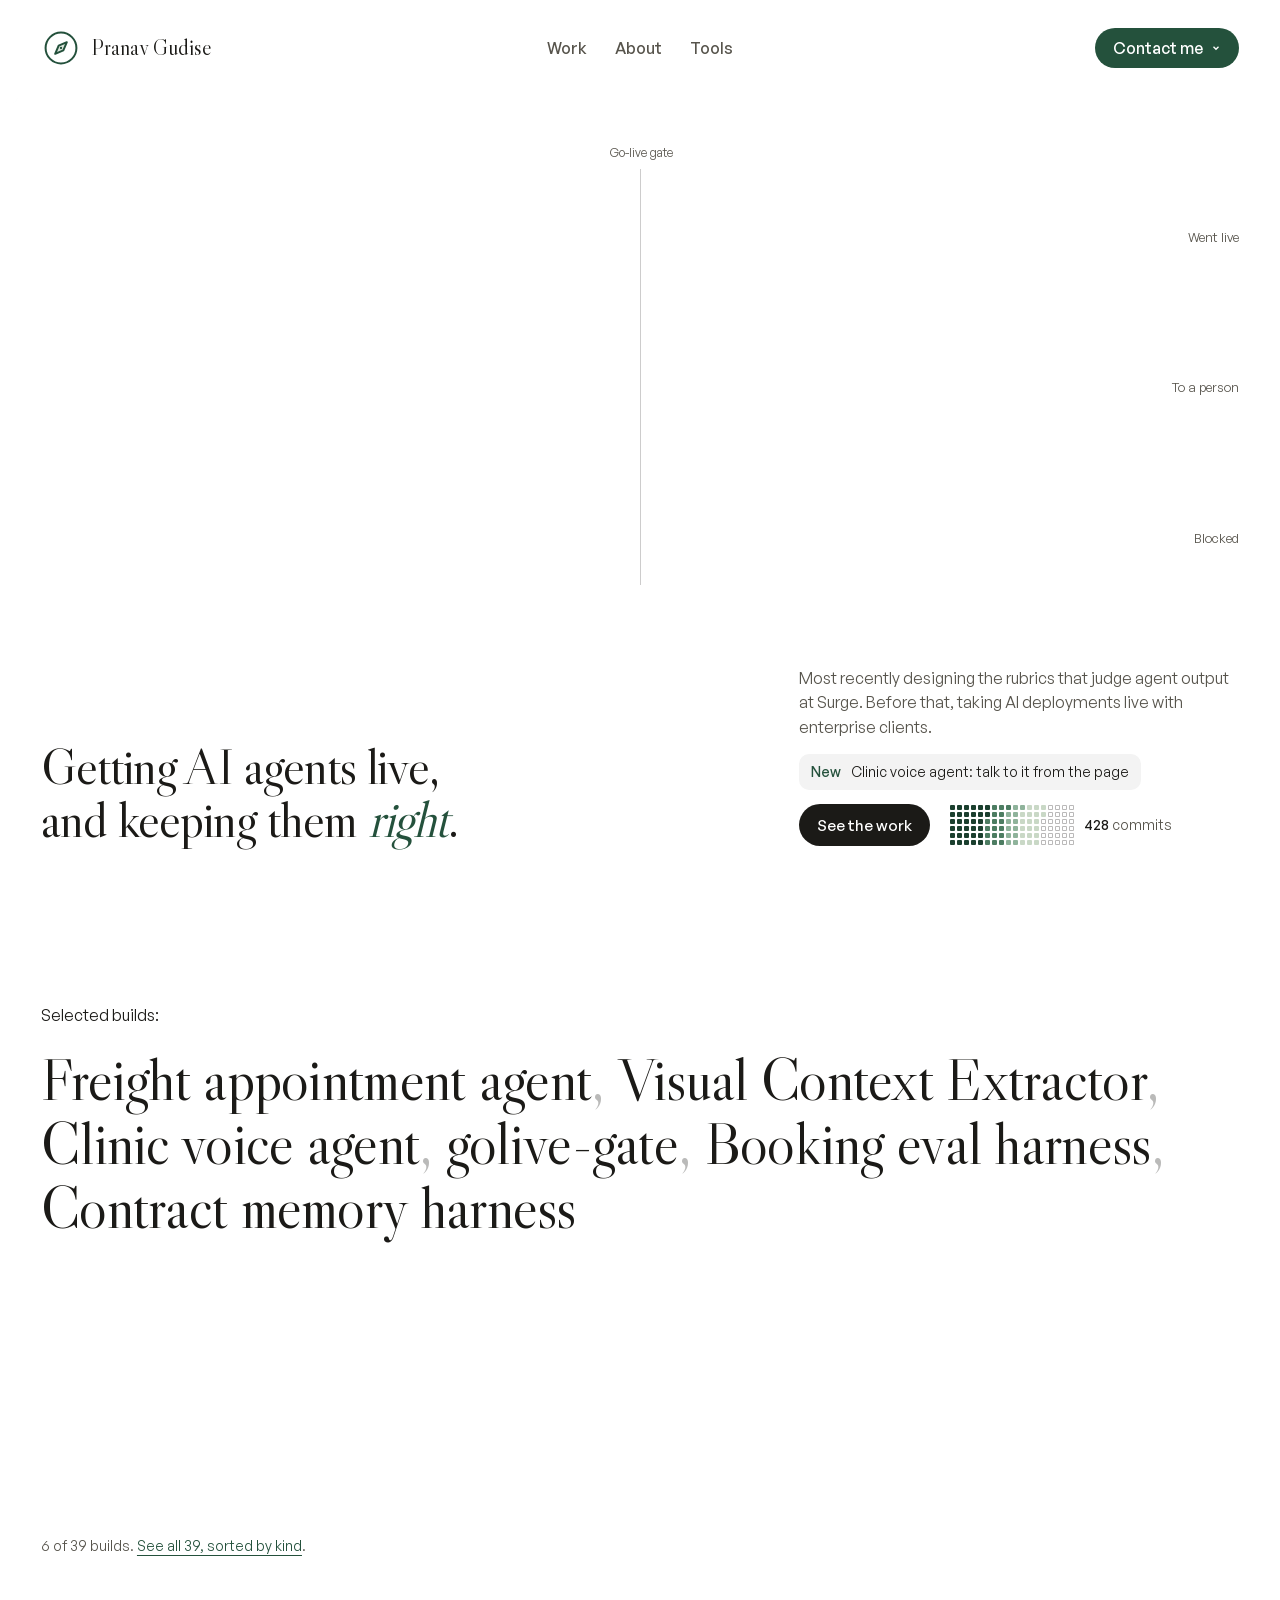
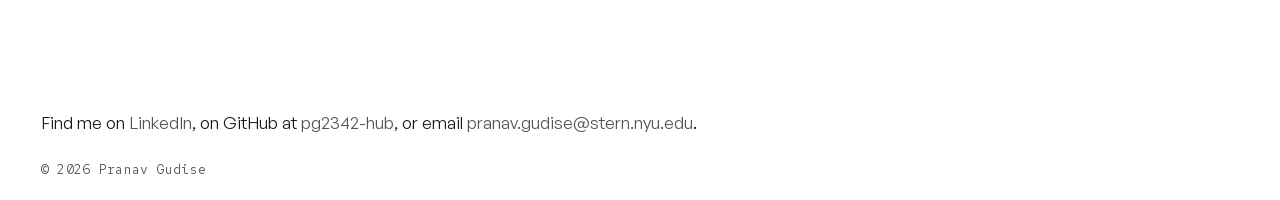
==== commit 4348d699: "Commit counts and squares come live from the site's Worker; mark the hand-picked previews" ====
--- a/index.html
+++ b/index.html
@@ -49,7 +49,7 @@
       <div class="hx__side">
         <p>Most recently designing the rubrics that judge agent output at Surge. Before that, taking AI deployments live with enterprise clients.</p>
         <div class="hx__new" id="news" aria-live="polite"><span class="hx__new-k">New</span><a class="sw" href="https://pg2342-hub.github.io/clinic-voice-agent/">Clinic voice agent: talk to it from the page</a></div>
-        <div class="hx__cta"><a class="pill" href="#work">See the work</a><a class="hx__commits" href="about/#cm-h" aria-label="428 commits; see them on the About page"><span class="wall wall--mini" aria-hidden="true"><i data-k="agents"></i><i data-k="agents"></i><i data-k="agents"></i><i data-k="agents"></i><i data-k="agents"></i><i data-k="agents"></i><i data-k="agents"></i><i data-k="agents"></i><i data-k="agents"></i><i data-k="agents"></i><i data-k="agents"></i><i data-k="agents"></i><i data-k="agents"></i><i data-k="agents"></i><i data-k="agents"></i><i data-k="agents"></i><i data-k="agents"></i><i data-k="agents"></i><i data-k="agents"></i><i data-k="agents"></i><i data-k="agents"></i><i data-k="agents"></i><i data-k="agents"></i><i data-k="agents"></i><i data-k="agents"></i><i data-k="agents"></i><i data-k="agents"></i><i data-k="agents"></i><i data-k="agents"></i><i data-k="agents"></i><i data-k="agents"></i><i data-k="agents"></i><i data-k="evals"></i><i data-k="evals"></i><i data-k="evals"></i><i data-k="evals"></i><i data-k="evals"></i><i data-k="evals"></i><i data-k="evals"></i><i data-k="evals"></i><i data-k="evals"></i><i data-k="evals"></i><i data-k="evals"></i><i data-k="evals"></i><i data-k="evals"></i><i data-k="evals"></i><i data-k="evals"></i><i data-k="evals"></i><i data-k="evals"></i><i data-k="go-live-gates"></i><i data-k="go-live-gates"></i><i data-k="go-live-gates"></i><i data-k="go-live-gates"></i><i data-k="go-live-gates"></i><i data-k="go-live-gates"></i><i data-k="go-live-gates"></i><i data-k="go-live-gates"></i><i data-k="go-live-gates"></i><i data-k="go-live-gates"></i><i data-k="go-live-gates"></i><i data-k="go-live-gates"></i><i data-k="rollout-readiness"></i><i data-k="rollout-readiness"></i><i data-k="rollout-readiness"></i><i data-k="rollout-readiness"></i><i data-k="rollout-readiness"></i><i data-k="rollout-readiness"></i><i data-k="rollout-readiness"></i><i data-k="rollout-readiness"></i><i data-k="rollout-readiness"></i><i data-k="rollout-readiness"></i><i data-k="rollout-readiness"></i><i data-k="rollout-readiness"></i><i data-k="rollout-readiness"></i><i data-k="rollout-readiness"></i><i data-k="rollout-readiness"></i><i data-k="rollout-readiness"></i><i data-k="rollout-readiness"></i><i data-k="rollout-readiness"></i><i data-k="rollout-readiness"></i><i data-k="other"></i><i data-k="other"></i><i data-k="other"></i><i data-k="other"></i><i data-k="other"></i><i data-k="other"></i><i data-k="other"></i><i data-k="other"></i><i data-k="other"></i><i data-k="other"></i><i data-k="other"></i><i data-k="other"></i><i data-k="other"></i><i data-k="other"></i><i data-k="other"></i><i data-k="other"></i><i data-k="other"></i><i data-k="other"></i><i data-k="other"></i><i data-k="other"></i><i data-k="other"></i><i data-k="other"></i><i data-k="other"></i><i data-k="other"></i><i data-k="other"></i><i data-k="other"></i><i data-k="other"></i><i data-k="other"></i></span><span><b>428</b> commits</span></a></div>
+        <div class="hx__cta"><a class="pill" href="#work">See the work</a><a class="hx__commits" href="about/#cm-h" aria-label="428 commits; see them on the About page"><span class="wall wall--mini" aria-hidden="true"><i data-k="agents"></i><i data-k="agents"></i><i data-k="agents"></i><i data-k="agents"></i><i data-k="agents"></i><i data-k="agents"></i><i data-k="agents"></i><i data-k="agents"></i><i data-k="agents"></i><i data-k="agents"></i><i data-k="agents"></i><i data-k="agents"></i><i data-k="agents"></i><i data-k="agents"></i><i data-k="agents"></i><i data-k="agents"></i><i data-k="agents"></i><i data-k="agents"></i><i data-k="agents"></i><i data-k="agents"></i><i data-k="agents"></i><i data-k="agents"></i><i data-k="agents"></i><i data-k="agents"></i><i data-k="agents"></i><i data-k="agents"></i><i data-k="agents"></i><i data-k="agents"></i><i data-k="agents"></i><i data-k="agents"></i><i data-k="agents"></i><i data-k="agents"></i><i data-k="evals"></i><i data-k="evals"></i><i data-k="evals"></i><i data-k="evals"></i><i data-k="evals"></i><i data-k="evals"></i><i data-k="evals"></i><i data-k="evals"></i><i data-k="evals"></i><i data-k="evals"></i><i data-k="evals"></i><i data-k="evals"></i><i data-k="evals"></i><i data-k="evals"></i><i data-k="evals"></i><i data-k="evals"></i><i data-k="evals"></i><i data-k="go-live-gates"></i><i data-k="go-live-gates"></i><i data-k="go-live-gates"></i><i data-k="go-live-gates"></i><i data-k="go-live-gates"></i><i data-k="go-live-gates"></i><i data-k="go-live-gates"></i><i data-k="go-live-gates"></i><i data-k="go-live-gates"></i><i data-k="go-live-gates"></i><i data-k="go-live-gates"></i><i data-k="go-live-gates"></i><i data-k="rollout-readiness"></i><i data-k="rollout-readiness"></i><i data-k="rollout-readiness"></i><i data-k="rollout-readiness"></i><i data-k="rollout-readiness"></i><i data-k="rollout-readiness"></i><i data-k="rollout-readiness"></i><i data-k="rollout-readiness"></i><i data-k="rollout-readiness"></i><i data-k="rollout-readiness"></i><i data-k="rollout-readiness"></i><i data-k="rollout-readiness"></i><i data-k="rollout-readiness"></i><i data-k="rollout-readiness"></i><i data-k="rollout-readiness"></i><i data-k="rollout-readiness"></i><i data-k="rollout-readiness"></i><i data-k="rollout-readiness"></i><i data-k="rollout-readiness"></i><i data-k="other"></i><i data-k="other"></i><i data-k="other"></i><i data-k="other"></i><i data-k="other"></i><i data-k="other"></i><i data-k="other"></i><i data-k="other"></i><i data-k="other"></i><i data-k="other"></i><i data-k="other"></i><i data-k="other"></i><i data-k="other"></i><i data-k="other"></i><i data-k="other"></i><i data-k="other"></i><i data-k="other"></i><i data-k="other"></i><i data-k="other"></i><i data-k="other"></i><i data-k="other"></i><i data-k="other"></i><i data-k="other"></i><i data-k="other"></i><i data-k="other"></i><i data-k="other"></i><i data-k="other"></i><i data-k="other"></i></span><span><b data-commits="total">428</b> commits</span></a></div>
       </div>
     </div>
   </section>
--- a/site2.css
+++ b/site2.css
@@ -449,3 +449,52 @@
 .card__row b { font-size: 18px; }
 @media (max-width: 1000px) { .idx--home .card { display: none; } }
 @media (max-width: 1000px) { .card { display: none; } }
+
+/* about: one narrow column of plain text, like a letter */
+.ab2 { padding: 96px 0 120px; }
+.ab2__col { width: min(600px, calc(100% - 2 * var(--gutter))); margin: 0 auto; }
+.ab2__h { font: 500 17px/1.7 var(--sans); letter-spacing: 0; margin: 0; }
+.ab2__p { margin-top: 16px; font-size: 17px; line-height: 1.7; }
+.ab2__p span { color: var(--ink-2); }
+.ab2__wall { margin-top: 56px; }
+.ab2__wall .wall { gap: 3px; margin-top: 0; }
+.ab2__wall .wall i { width: 9px; height: 9px; border-radius: 2px; }
+.ab2__cap { margin-top: 16px; color: var(--ink-2); font-size: 15px; line-height: 1.6; }
+.ab2__wall .wall__key { margin-top: 10px; font-size: 12px; }
+.ab2__sec { margin-top: 72px; }
+.ab2__lbl { font: 400 17px/1.4 var(--sans); color: var(--ink-2); margin: 0 0 18px; }
+.xp { list-style: none; margin: 0; padding: 0; display: grid; gap: 4px; }
+.xp__b { display: block; width: 100%; padding: 4px 0; border: 0; background: none; text-align: left; color: var(--ink-2); font: 400 17px/1.6 var(--sans); cursor: pointer; transition: color .2s; }
+.xp__b b { color: var(--ink); font-weight: 400; }
+.xp__b:hover, .xp__b[aria-expanded="true"] { color: var(--ink); }
+.xp__d { display: grid; grid-template-rows: 0fr; transition: grid-template-rows .4s var(--ease); }
+.xp__d > p { overflow: hidden; margin: 0; color: var(--ink-2); font-size: 16px; line-height: 1.7; }
+.xp__b[aria-expanded="true"] + .xp__d { grid-template-rows: 1fr; }
+.xp__b[aria-expanded="true"] + .xp__d > p { padding: 4px 0 14px; }
+.ab2__hint { margin-top: 18px; color: var(--ink-2); font-size: 15px; }
+.ab2__stack { font-size: 17px; line-height: 1.7; }
+@media (prefers-reduced-motion: reduce) { .xp__d { transition: none; } }
+@media (max-width: 700px) { .ab2 { padding: 48px 0 80px; } .ab2__wall .wall i { width: 7px; height: 7px; } }
+
+/* about, second pass: let the important words carry the page */
+.ab2__p b { color: var(--ink); font-weight: 500; }
+.ab2__p { color: var(--ink-2); }
+.ab2__h { font-size: 19px; }
+.ab2__lbl { font: 500 13px/1.4 var(--sans); letter-spacing: .06em; text-transform: uppercase; color: var(--accent); margin-bottom: 14px; }
+.xp { gap: 0; border-top: 1px solid var(--rule); }
+.xp__i { border-bottom: 1px solid var(--rule); }
+.xp__b { display: flex; align-items: baseline; gap: 8px; padding: 14px 28px 14px 0; position: relative; }
+.xp__b b { font-weight: 500; }
+.xp__r { color: var(--ink-2); }
+.xp__y { margin-left: auto; color: var(--accent); font-variant-numeric: tabular-nums; white-space: nowrap; padding-left: 12px; }
+.xp__b::after { content: ""; position: absolute; right: 2px; top: 50%; width: 10px; height: 10px; margin-top: -5px;
+  background: linear-gradient(var(--ink-2), var(--ink-2)) center / 10px 1.5px no-repeat, linear-gradient(var(--ink-2), var(--ink-2)) center / 1.5px 10px no-repeat; transition: transform .3s var(--ease); }
+.xp__b[aria-expanded="true"]::after { transform: rotate(45deg); }
+.xp__d > p b { color: var(--ink); font-weight: 500; }
+.xp__d > p em { font-style: normal; color: var(--accent); font-weight: 500; }
+.xp__b[aria-expanded="true"] + .xp__d > p { padding: 0 28px 18px 0; }
+.ab2__hint { font-size: 14px; }
+.chips { list-style: none; margin: 0; padding: 0; display: flex; flex-wrap: wrap; gap: 8px; }
+.chips li { padding: 6px 12px; border-radius: 999px; background: rgb(36 81 60 / .07); color: var(--ink); font-size: 15px; }
+.ab2__wall .wall__key { font: 400 13px/1.4 var(--sans); letter-spacing: 0; color: var(--ink-2); }
+@media (max-width: 700px) { .xp__b { flex-wrap: wrap; row-gap: 0; } .xp__y { margin-left: 0; padding-left: 0; flex-basis: 100%; } }
